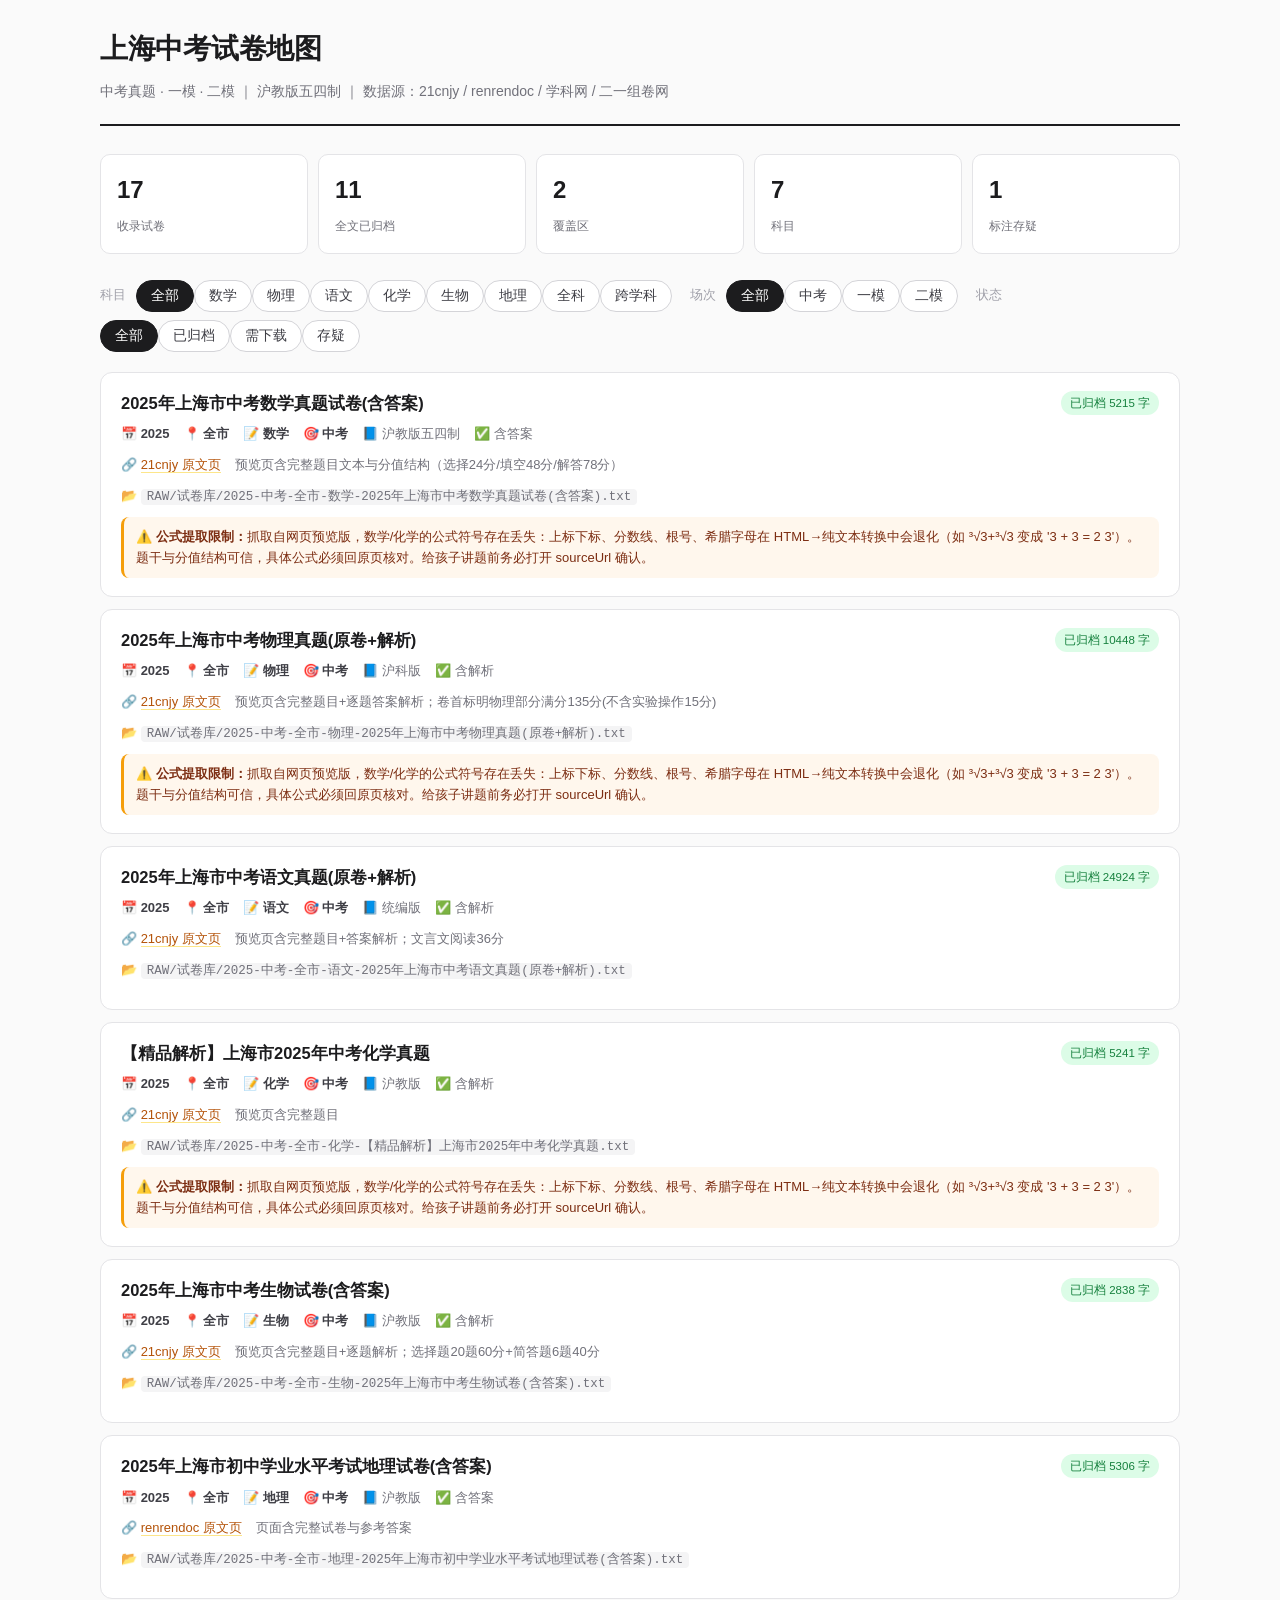
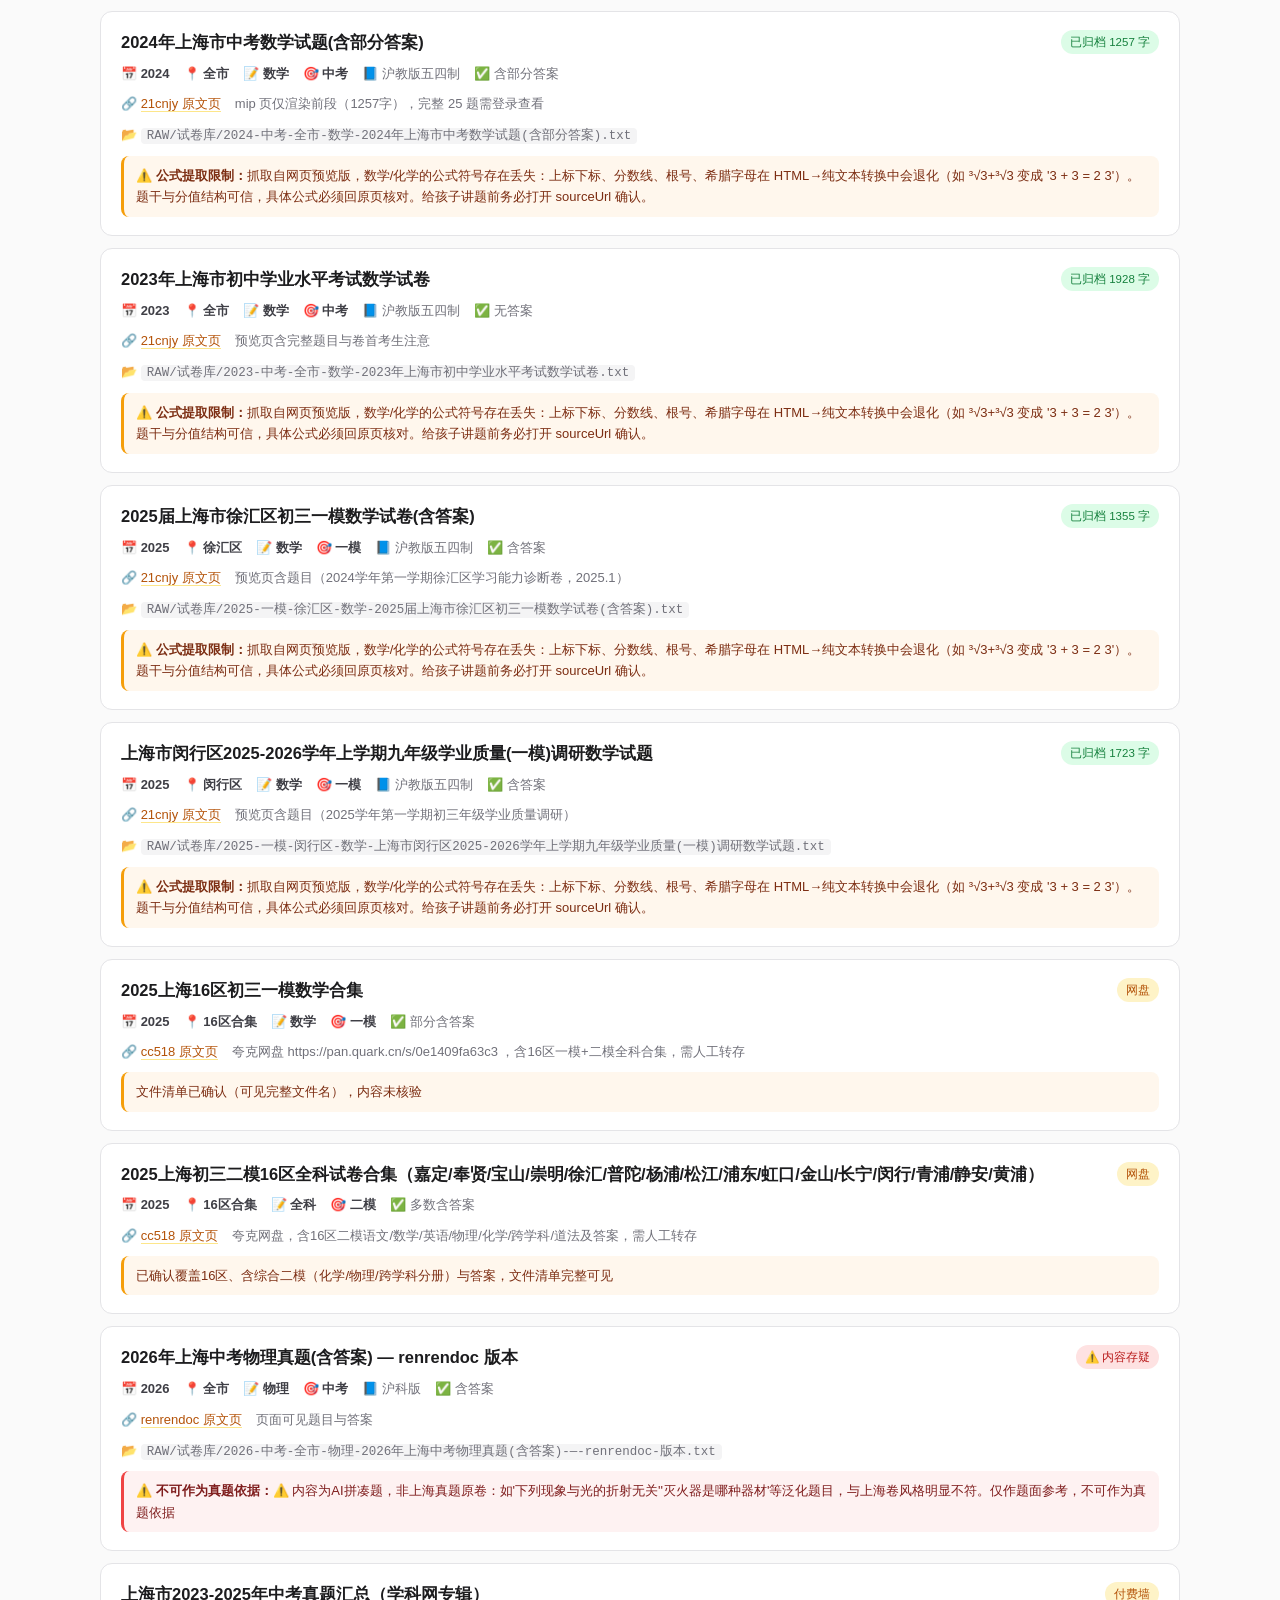
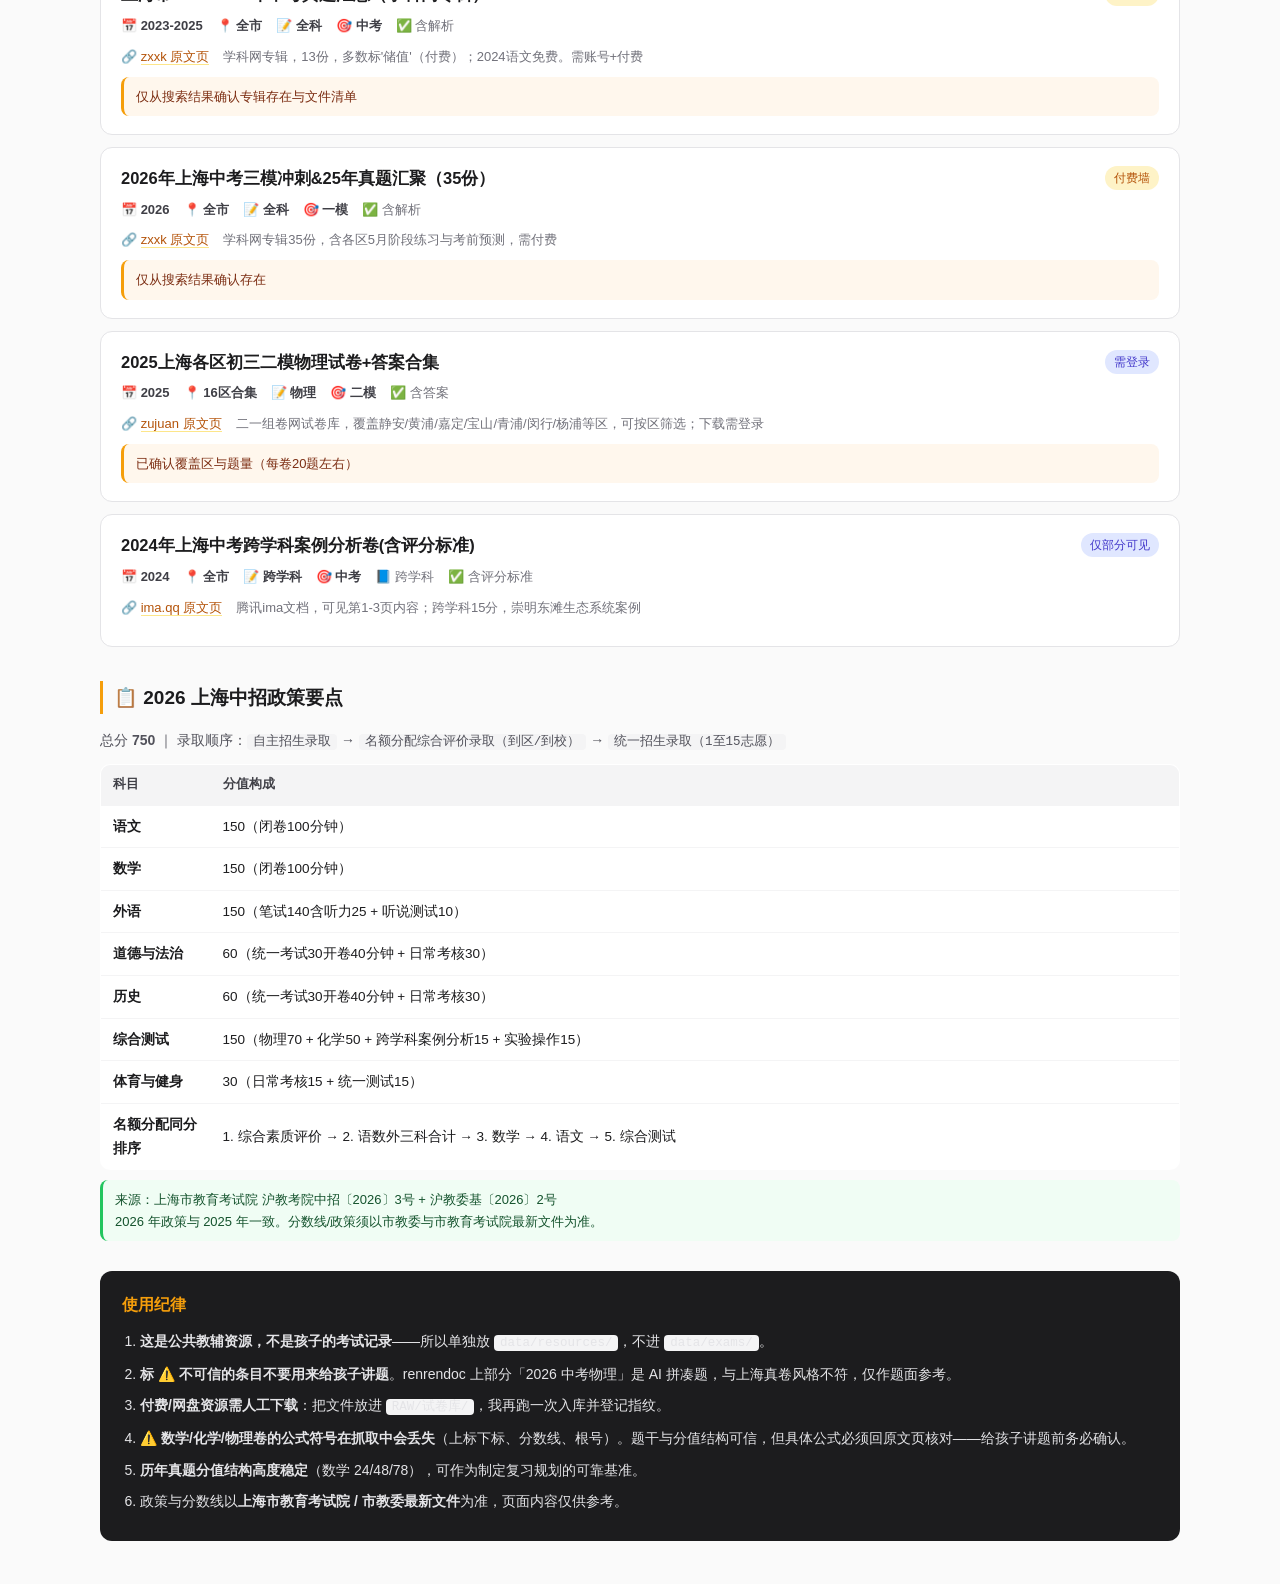
==== docs/实战表/上海试卷地图.html @ deff274a "feat(resources): 上海中考试卷资源索引 + 11 份公开全文归档 为什么不进 data/exams/：exam.v1 的语义是「孩子参加过的一次考试」，有 score.got、逐题 w" ====
<!DOCTYPE html>
<html lang="zh-CN">
<head>
<meta charset="UTF-8">
<meta name="viewport" content="width=device-width, initial-scale=1.0">
<title>上海中考试卷地图 · mySchoolBuddy</title>
<style>
*{box-sizing:border-box;margin:0;padding:0}
body{font-family:-apple-system,BlinkMacSystemFont,"PingFang SC","Helvetica Neue",sans-serif;
  background:#FAFAFA;color:#1C1C1E;line-height:1.75;font-size:16px;padding:24px 20px 60px}
.wrap{max-width:1080px;margin:0 auto}
header{margin-bottom:28px;padding-bottom:20px;border-bottom:2px solid #1C1C1E}
h1{font-size:28px;font-weight:700;letter-spacing:-.3px}
.sub{color:#71717A;font-size:14px;margin-top:6px}
.stats{display:grid;grid-template-columns:repeat(auto-fit,minmax(120px,1fr));gap:10px;margin:20px 0 26px}
.stat{background:#fff;border:1px solid #E4E4E7;border-radius:10px;padding:14px 16px}
.stat b{display:block;font-size:24px;font-weight:700;color:#1C1C1E}
.stat span{font-size:12px;color:#71717A}
.filters{display:flex;flex-wrap:wrap;gap:8px;margin-bottom:20px;align-items:center}
.fbtn{padding:6px 14px;border:1px solid #D4D4D8;background:#fff;border-radius:20px;
  font-size:13.5px;cursor:pointer;transition:.15s;color:#3F3F46}
.fbtn:hover{border-color:#F59E0B}
.fbtn.on{background:#1C1C1E;color:#fff;border-color:#1C1C1E}
.flabel{font-size:12.5px;color:#A1A1AA;margin-right:2px}
.card{background:#fff;border:1px solid #E4E4E7;border-radius:12px;padding:18px 20px;margin-bottom:12px;
  transition:.15s}
.card:hover{border-color:#D4D4D8;box-shadow:0 2px 12px rgba(0,0,0,.05)}
.ch{display:flex;align-items:flex-start;gap:10px;flex-wrap:wrap;margin-bottom:8px}
.t{font-size:16.5px;font-weight:600;flex:1;min-width:240px;line-height:1.5}
.tag{font-size:11.5px;padding:2px 9px;border-radius:20px;font-weight:500;white-space:nowrap}
.t-archived{background:#DCFCE7;color:#15803D}
.t-paywall,.t-netdisk{background:#FEF3C7;color:#B45309}
.t-preview,.t-login{background:#E0E7FF;color:#4338CA}
.t-suspect{background:#FEE2E2;color:#B91C1C}
.meta{font-size:13px;color:#71717A;display:flex;flex-wrap:wrap;gap:5px 14px;margin-bottom:8px}
.meta span b{color:#3F3F46;font-weight:600}
.note{font-size:13px;line-height:1.65;padding:9px 12px;border-radius:8px;margin-top:8px}
.note-warn{background:#FFF7ED;border-left:3px solid #F59E0B;color:#7C2D12}
.note-ok{background:#F0FDF4;border-left:3px solid #22C55E;color:#14532D}
.note-sus{background:#FEF2F2;border-left:3px solid #EF4444;color:#7F1D1D}
a{color:#B45309;text-decoration:none;border-bottom:1px solid #FDE68A}
a:hover{border-bottom-color:#F59E0B}
code{background:#F4F4F5;padding:1px 6px;border-radius:4px;font-size:12.5px;
  font-family:ui-monospace,SFMono-Regular,Menlo,monospace}
h2{font-size:19px;margin:34px 0 14px;padding-left:11px;border-left:3px solid #F59E0B}
table{width:100%;border-collapse:collapse;font-size:13.5px;margin:10px 0;background:#fff;
  border:1px solid #E4E4E7;border-radius:10px;overflow:hidden}
th,td{padding:9px 12px;text-align:left;border-bottom:1px solid #F4F4F5}
th{background:#F4F4F5;font-weight:600;font-size:12.5px;color:#3F3F46}
tr:last-child td{border-bottom:none}
.discipline{background:#1C1C1E;color:#E4E4E7;border-radius:12px;padding:20px 22px;margin-top:30px}
.discipline h3{color:#F59E0B;font-size:16px;margin-bottom:10px}
.discipline ol{margin-left:18px;font-size:14px}
.discipline li{margin:7px 0}
.empty{text-align:center;color:#A1A1AA;padding:40px;font-size:14px}
@media(max-width:600px){body{padding:16px 14px 40px;font-size:15.5px}h1{font-size:23px}.t{font-size:15.5px}}
</style>
</head>
<body>
<div class="wrap">
<header>
  <h1>上海中考试卷地图</h1>
  <div class="sub">中考真题 · 一模 · 二模 ｜ 沪教版五四制 ｜ 数据源：21cnjy / renrendoc / 学科网 / 二一组卷网</div>
</header>

<div class="stats" id="stats"></div>

<div class="filters">
  <span class="flabel">科目</span><span id="fSubject"></span>
  <span class="flabel" style="margin-left:10px">场次</span><span id="fSession"></span>
  <span class="flabel" style="margin-left:10px">状态</span><span id="fAccess"></span>
</div>

<div id="list"></div>

<h2>📋 2026 上海中招政策要点</h2>
<div id="policy"></div>

<div class="discipline">
  <h3>使用纪律</h3>
  <ol>
    <li><b>这是公共教辅资源，不是孩子的考试记录</b>——所以单独放 <code>data/resources/</code>，不进 <code>data/exams/</code>。</li>
    <li><b>标 ⚠️ 不可信的条目不要用来给孩子讲题</b>。renrendoc 上部分「2026 中考物理」是 AI 拼凑题，与上海真卷风格不符，仅作题面参考。</li>
    <li><b>付费/网盘资源需人工下载</b>：把文件放进 <code>RAW/试卷库/</code>，我再跑一次入库并登记指纹。</li>
    <li><b>⚠️ 数学/化学/物理卷的公式符号在抓取中会丢失</b>（上标下标、分数线、根号）。题干与分值结构可信，但具体公式必须回原文页核对——给孩子讲题前务必确认。</li>
    <li><b>历年真题分值结构高度稳定</b>（数学 24/48/78），可作为制定复习规划的可靠基准。</li>
    <li>政策与分数线以<b>上海市教育考试院 / 市教委最新文件</b>为准，页面内容仅供参考。</li>
  </ol>
</div>
</div>

<script>
const DATA = {
 "meta": {
  "schema": "resource-index.v1",
  "note": "上海市中考/一模/二模试卷资源索引。**这不是孩子参加过的考试记录**——公共教辅资源，不进 data/exams/。rawFile 指向已归档的公开可见全文；access=paywall/login 表示需人工到平台下载后放 RAW/试卷库/。",
  "created": "2026-10-02",
  "count": 17,
  "stats": {
   "fetched": 0,
   "metaOnly": 6,
   "failed": 1,
   "unchanged": 10
  },
  "discipline": "索引只记可核实元数据；题目内容一律来自实际抓取，不编造。",
  "extractionLimits": "抓取自网页预览版，数学/化学的**公式符号存在丢失**：上标下标、分数线、根号、希腊字母在 HTML→纯文本转换中会退化（如 ³√3+³√3 变成 '3 + 3 = 2 3'）。**题干与分值结构可信，具体公式必须回原页核对**。给孩子讲题前务必打开 sourceUrl 确认。",
  "limitAffected": 8
 },
 "shanghaiPolicy": {
  "总分": 750,
  "科目分值": {
   "语文": "150（闭卷100分钟）",
   "数学": "150（闭卷100分钟）",
   "外语": "150（笔试140含听力25 + 听说测试10）",
   "道德与法治": "60（统一考试30开卷40分钟 + 日常考核30）",
   "历史": "60（统一考试30开卷40分钟 + 日常考核30）",
   "综合测试": "150（物理70 + 化学50 + 跨学科案例分析15 + 实验操作15）",
   "体育与健身": "30（日常考核15 + 统一测试15）"
  },
  "录取批次": [
   "自主招生录取",
   "名额分配综合评价录取（到区/到校）",
   "统一招生录取（1至15志愿）"
  ],
  "名额分配同分排序": [
   "综合素质评价",
   "语数外三科合计",
   "数学",
   "语文",
   "综合测试"
  ],
  "来源": "上海市教育考试院 沪教考院中招〔2026〕3号 + 沪教委基〔2026〕2号",
  "note": "2026 年政策与 2025 年一致。分数线/政策须以市教委与市教育考试院最新文件为准。"
 },
 "regions": [
  "16区合集",
  "全市",
  "徐汇区",
  "闵行区"
 ],
 "subjects": [
  "全科",
  "化学",
  "地理",
  "数学",
  "物理",
  "生物",
  "语文",
  "跨学科"
 ],
 "papers": [
  {
   "id": "sh-2025-zk-math",
   "year": 2025,
   "session": "中考",
   "region": "全市",
   "subject": "数学",
   "title": "2025年上海市中考数学真题试卷(含答案)",
   "sourceSite": "21cnjy",
   "sourceUrl": "https://zy.21cnjy.com/23226588",
   "access": "open",
   "accessNote": "预览页含完整题目文本与分值结构（选择24分/填空48分/解答78分）",
   "curriculumNote": "沪教版五四制",
   "trusthLevel": "high",
   "trustNote": "含原卷题目、官方分值结构、明确卷首说明，与上海中考实卷一致",
   "hasAnswer": "含答案",
   "rawFile": "RAW/试卷库/2025-中考-全市-数学-2025年上海市中考数学真题试卷(含答案).txt",
   "chars": 5215,
   "fetchedAt": "2026-10-02",
   "extractionLimit": "抓取自网页预览版，数学/化学的**公式符号存在丢失**：上标下标、分数线、根号、希腊字母在 HTML→纯文本转换中会退化（如 ³√3+³√3 变成 '3 + 3 = 2 3'）。**题干与分值结构可信，具体公式必须回原页核对**。给孩子讲题前务必打开 sourceUrl 确认。"
  },
  {
   "id": "sh-2025-zk-physics",
   "year": 2025,
   "session": "中考",
   "region": "全市",
   "subject": "物理",
   "title": "2025年上海市中考物理真题(原卷+解析)",
   "sourceSite": "21cnjy",
   "sourceUrl": "https://zy.21cnjy.com/23213616",
   "access": "open",
   "accessNote": "预览页含完整题目+逐题答案解析；卷首标明物理部分满分135分(不含实验操作15分)",
   "curriculumNote": "沪科版",
   "trusthLevel": "high",
   "trustNote": "原卷+解析齐全，含考生注意事项与分值说明",
   "hasAnswer": "含解析",
   "rawFile": "RAW/试卷库/2025-中考-全市-物理-2025年上海市中考物理真题(原卷+解析).txt",
   "chars": 10448,
   "fetchedAt": "2026-10-02",
   "extractionLimit": "抓取自网页预览版，数学/化学的**公式符号存在丢失**：上标下标、分数线、根号、希腊字母在 HTML→纯文本转换中会退化（如 ³√3+³√3 变成 '3 + 3 = 2 3'）。**题干与分值结构可信，具体公式必须回原页核对**。给孩子讲题前务必打开 sourceUrl 确认。"
  },
  {
   "id": "sh-2025-zk-chinese",
   "year": 2025,
   "session": "中考",
   "region": "全市",
   "subject": "语文",
   "title": "2025年上海市中考语文真题(原卷+解析)",
   "sourceSite": "21cnjy",
   "sourceUrl": "https://zy.21cnjy.com/23235680",
   "access": "open",
   "accessNote": "预览页含完整题目+答案解析；文言文阅读36分",
   "curriculumNote": "统编版",
   "trusthLevel": "high",
   "trustNote": "原卷+解析，含《陋室铭》真实篇目，符合上海中考命题风格",
   "hasAnswer": "含解析",
   "rawFile": "RAW/试卷库/2025-中考-全市-语文-2025年上海市中考语文真题(原卷+解析).txt",
   "chars": 24924,
   "fetchedAt": "2026-10-02"
  },
  {
   "id": "sh-2025-zk-chemistry",
   "year": 2025,
   "session": "中考",
   "region": "全市",
   "subject": "化学",
   "title": "【精品解析】上海市2025年中考化学真题",
   "sourceSite": "21cnjy",
   "sourceUrl": "https://zy.21cnjy.com/23475457",
   "access": "open",
   "accessNote": "预览页含完整题目",
   "curriculumNote": "沪教版",
   "trusthLevel": "medium",
   "trustNote": "题目真实但第1与第3题内容重复（'属于溶液'题出现两次），疑为整理错误，使用时需核对",
   "hasAnswer": "含解析",
   "rawFile": "RAW/试卷库/2025-中考-全市-化学-【精品解析】上海市2025年中考化学真题.txt",
   "chars": 5241,
   "fetchedAt": "2026-10-02",
   "extractionLimit": "抓取自网页预览版，数学/化学的**公式符号存在丢失**：上标下标、分数线、根号、希腊字母在 HTML→纯文本转换中会退化（如 ³√3+³√3 变成 '3 + 3 = 2 3'）。**题干与分值结构可信，具体公式必须回原页核对**。给孩子讲题前务必打开 sourceUrl 确认。"
  },
  {
   "id": "sh-2025-zk-biology",
   "year": 2025,
   "session": "中考",
   "region": "全市",
   "subject": "生物",
   "title": "2025年上海市中考生物试卷(含答案)",
   "sourceSite": "21cnjy",
   "sourceUrl": "https://zy.21cnjy.com/23196175",
   "access": "open",
   "accessNote": "预览页含完整题目+逐题解析；选择题20题60分+简答题6题40分",
   "curriculumNote": "沪教版",
   "trusthLevel": "high",
   "trustNote": "含崇明东滩/大自流盆地等上海本地情境题，符合上海命题特色",
   "hasAnswer": "含解析",
   "rawFile": "RAW/试卷库/2025-中考-全市-生物-2025年上海市中考生物试卷(含答案).txt",
   "chars": 2838,
   "fetchedAt": "2026-10-02"
  },
  {
   "id": "sh-2025-zk-geography",
   "year": 2025,
   "session": "中考",
   "region": "全市",
   "subject": "地理",
   "title": "2025年上海市初中学业水平考试地理试卷(含答案)",
   "sourceSite": "renrendoc",
   "sourceUrl": "https://renrendoc.com/paper/451494162.html",
   "access": "open",
   "accessNote": "页面含完整试卷与参考答案",
   "curriculumNote": "沪教版",
   "trusthLevel": "high",
   "trustNote": "含大自流 Basin 自流井模拟实验、故宫排水系统等真实考题，与上海地理中考一致",
   "hasAnswer": "含答案",
   "rawFile": "RAW/试卷库/2025-中考-全市-地理-2025年上海市初中学业水平考试地理试卷(含答案).txt",
   "chars": 5306,
   "fetchedAt": "2026-10-02"
  },
  {
   "id": "sh-2024-zk-math",
   "year": 2024,
   "session": "中考",
   "region": "全市",
   "subject": "数学",
   "title": "2024年上海市中考数学试题(含部分答案)",
   "sourceSite": "21cnjy",
   "sourceUrl": "https://mip.21cnjy.com/P/20611845.html",
   "access": "preview",
   "accessNote": "mip 页仅渲染前段（1257字），完整 25 题需登录查看",
   "curriculumNote": "沪教版五四制",
   "trusthLevel": "high",
   "trustNote": "分值结构与2025年完全一致（24/48/78），符合沪教版五四制命题稳定性",
   "hasAnswer": "含部分答案",
   "rawFile": "RAW/试卷库/2024-中考-全市-数学-2024年上海市中考数学试题(含部分答案).txt",
   "chars": 1257,
   "fetchedAt": "2026-10-02",
   "fetchError": "The read operation timed out",
   "extractionLimit": "抓取自网页预览版，数学/化学的**公式符号存在丢失**：上标下标、分数线、根号、希腊字母在 HTML→纯文本转换中会退化（如 ³√3+³√3 变成 '3 + 3 = 2 3'）。**题干与分值结构可信，具体公式必须回原页核对**。给孩子讲题前务必打开 sourceUrl 确认。"
  },
  {
   "id": "sh-2023-zk-math",
   "year": 2023,
   "session": "中考",
   "region": "全市",
   "subject": "数学",
   "title": "2023年上海市初中学业水平考试数学试卷",
   "sourceSite": "21cnjy",
   "sourceUrl": "https://zy.21cnjy.com/16276743",
   "access": "open",
   "accessNote": "预览页含完整题目与卷首考生注意",
   "curriculumNote": "沪教版五四制",
   "trusthLevel": "high",
   "trustNote": "含完整卷首说明（100分钟/满分150/共4页），真实真题",
   "hasAnswer": "无答案",
   "rawFile": "RAW/试卷库/2023-中考-全市-数学-2023年上海市初中学业水平考试数学试卷.txt",
   "chars": 1928,
   "fetchedAt": "2026-10-02",
   "extractionLimit": "抓取自网页预览版，数学/化学的**公式符号存在丢失**：上标下标、分数线、根号、希腊字母在 HTML→纯文本转换中会退化（如 ³√3+³√3 变成 '3 + 3 = 2 3'）。**题干与分值结构可信，具体公式必须回原页核对**。给孩子讲题前务必打开 sourceUrl 确认。"
  },
  {
   "id": "sh-2025-yimo-xuhui-math",
   "year": 2025,
   "session": "一模",
   "region": "徐汇区",
   "subject": "数学",
   "title": "2025届上海市徐汇区初三一模数学试卷(含答案)",
   "sourceSite": "21cnjy",
   "sourceUrl": "https://zy.21cnjy.com/22290205",
   "access": "open",
   "accessNote": "预览页含题目（2024学年第一学期徐汇区学习能力诊断卷，2025.1）",
   "curriculumNote": "沪教版五四制",
   "trusthLevel": "high",
   "trustNote": "徐汇区官方一模卷，含卷首说明与分值（100分钟/150分/25题）",
   "hasAnswer": "含答案",
   "rawFile": "RAW/试卷库/2025-一模-徐汇区-数学-2025届上海市徐汇区初三一模数学试卷(含答案).txt",
   "chars": 1355,
   "fetchedAt": "2026-10-02",
   "extractionLimit": "抓取自网页预览版，数学/化学的**公式符号存在丢失**：上标下标、分数线、根号、希腊字母在 HTML→纯文本转换中会退化（如 ³√3+³√3 变成 '3 + 3 = 2 3'）。**题干与分值结构可信，具体公式必须回原页核对**。给孩子讲题前务必打开 sourceUrl 确认。"
  },
  {
   "id": "sh-2025-yimo-minhang-math",
   "year": 2025,
   "session": "一模",
   "region": "闵行区",
   "subject": "数学",
   "title": "上海市闵行区2025-2026学年上学期九年级学业质量(一模)调研数学试题",
   "sourceSite": "21cnjy",
   "sourceUrl": "https://zy.21cnjy.com/25006669",
   "access": "open",
   "accessNote": "预览页含题目（2025学年第一学期初三年级学业质量调研）",
   "curriculumNote": "沪教版五四制",
   "trusthLevel": "high",
   "trustNote": "含向量、相似三角形、二次函数等上海特色考点，闵行区官方一模卷",
   "hasAnswer": "含答案",
   "rawFile": "RAW/试卷库/2025-一模-闵行区-数学-上海市闵行区2025-2026学年上学期九年级学业质量(一模)调研数学试题.txt",
   "chars": 1723,
   "fetchedAt": "2026-10-02",
   "extractionLimit": "抓取自网页预览版，数学/化学的**公式符号存在丢失**：上标下标、分数线、根号、希腊字母在 HTML→纯文本转换中会退化（如 ³√3+³√3 变成 '3 + 3 = 2 3'）。**题干与分值结构可信，具体公式必须回原页核对**。给孩子讲题前务必打开 sourceUrl 确认。"
  },
  {
   "id": "sh-2025-yimo-math-collection",
   "year": 2025,
   "session": "一模",
   "region": "16区合集",
   "subject": "数学",
   "title": "2025上海16区初三一模数学合集",
   "sourceSite": "cc518",
   "sourceUrl": "https://www.cc518.com/article.php?id=6358",
   "access": "netdisk",
   "accessNote": "夸克网盘 https://pan.quark.cn/s/0e1409fa63c3 ，含16区一模+二模全科合集，需人工转存",
   "curriculumNote": "",
   "trusthLevel": "unverified",
   "trustNote": "文件清单已确认（可见完整文件名），内容未核验",
   "hasAnswer": "部分含答案",
   "rawFile": null,
   "chars": 0,
   "fetchedAt": null
  },
  {
   "id": "sh-2025-ermo-all-districts",
   "year": 2025,
   "session": "二模",
   "region": "16区合集",
   "subject": "全科",
   "title": "2025上海初三二模16区全科试卷合集（嘉定/奉贤/宝山/崇明/徐汇/普陀/杨浦/松江/浦东/虹口/金山/长宁/闵行/青浦/静安/黄浦）",
   "sourceSite": "cc518",
   "sourceUrl": "https://www.cc518.com/article.php?id=6358",
   "access": "netdisk",
   "accessNote": "夸克网盘，含16区二模语文/数学/英语/物理/化学/跨学科/道法及答案，需人工转存",
   "curriculumNote": "",
   "trusthLevel": "unverified",
   "trustNote": "已确认覆盖16区、含综合二模（化学/物理/跨学科分册）与答案，文件清单完整可见",
   "hasAnswer": "多数含答案",
   "rawFile": null,
   "chars": 0,
   "fetchedAt": null
  },
  {
   "id": "sh-2026-zk-physics-renrendoc",
   "year": 2026,
   "session": "中考",
   "region": "全市",
   "subject": "物理",
   "title": "2026年上海中考物理真题(含答案) — renrendoc 版本",
   "sourceSite": "renrendoc",
   "sourceUrl": "https://renrendoc.com/paper/529867107.html",
   "access": "open",
   "accessNote": "页面可见题目与答案",
   "curriculumNote": "沪科版",
   "trusthLevel": "suspect",
   "trustNote": "⚠️ 内容为AI拼凑题，非上海真题原卷：如'下列现象与光的折射无关''灭火器是哪种器材'等泛化题目，与上海卷风格明显不符。仅作题面参考，不可作为真题依据",
   "hasAnswer": "含答案",
   "rawFile": "RAW/试卷库/2026-中考-全市-物理-2026年上海中考物理真题(含答案)-—-renrendoc-版本.txt",
   "chars": 6427,
   "fetchedAt": "2026-10-02",
   "extractionLimit": "抓取自网页预览版，数学/化学的**公式符号存在丢失**：上标下标、分数线、根号、希腊字母在 HTML→纯文本转换中会退化（如 ³√3+³√3 变成 '3 + 3 = 2 3'）。**题干与分值结构可信，具体公式必须回原页核对**。给孩子讲题前务必打开 sourceUrl 确认。"
  },
  {
   "id": "sh-zxxk-3year-collection",
   "year": "2023-2025",
   "session": "中考",
   "region": "全市",
   "subject": "全科",
   "title": "上海市2023-2025年中考真题汇总（学科网专辑）",
   "sourceSite": "zxxk",
   "sourceUrl": "https://www.zxxk.com/docpack/3646143.html",
   "access": "paywall",
   "accessNote": "学科网专辑，13份，多数标'储值'（付费）；2024语文免费。需账号+付费",
   "curriculumNote": "",
   "trusthLevel": "unverified",
   "trustNote": "仅从搜索结果确认专辑存在与文件清单",
   "hasAnswer": "含解析",
   "rawFile": null,
   "chars": 0,
   "fetchedAt": null
  },
  {
   "id": "sh-2026-sprint-collection",
   "year": 2026,
   "session": "一模",
   "region": "全市",
   "subject": "全科",
   "title": "2026年上海中考三模冲刺&25年真题汇聚（35份）",
   "sourceSite": "zxxk",
   "sourceUrl": "https://www.zxxk.com/docpack/3683053.html",
   "access": "paywall",
   "accessNote": "学科网专辑35份，含各区5月阶段练习与考前预测，需付费",
   "curriculumNote": "",
   "trusthLevel": "unverified",
   "trustNote": "仅从搜索结果确认存在",
   "hasAnswer": "含解析",
   "rawFile": null,
   "chars": 0,
   "fetchedAt": null
  },
  {
   "id": "sh-2024-ermo-physics-collection",
   "year": 2025,
   "session": "二模",
   "region": "16区合集",
   "subject": "物理",
   "title": "2025上海各区初三二模物理试卷+答案合集",
   "sourceSite": "zujuan",
   "sourceUrl": "https://zujuan.21cnjy.com/paper/paper-exam-list?xd=2&chid=6&papertype=7&province_id=9",
   "access": "login",
   "accessNote": "二一组卷网试卷库，覆盖静安/黄浦/嘉定/宝山/青浦/闵行/杨浦等区，可按区筛选；下载需登录",
   "curriculumNote": "",
   "trusthLevel": "unverified",
   "trustNote": "已确认覆盖区与题量（每卷20题左右）",
   "hasAnswer": "含答案",
   "rawFile": null,
   "chars": 0,
   "fetchedAt": null
  },
  {
   "id": "sh-crossdisc-2024",
   "year": 2024,
   "session": "中考",
   "region": "全市",
   "subject": "跨学科",
   "title": "2024年上海中考跨学科案例分析卷(含评分标准)",
   "sourceSite": "ima.qq",
   "sourceUrl": "https://ima.qq.com/wiki/?shareId=cdab6adf9287f399174c76675b3a7f37d1631272fad7575a25352e0313a6fd17",
   "access": "preview",
   "accessNote": "腾讯ima文档，可见第1-3页内容；跨学科15分，崇明东滩生态系统案例",
   "curriculumNote": "跨学科",
   "trusthLevel": "medium",
   "trustNote": "已看到完整评分标准（合理/不合理两种作答路径各2分，含5个示例答案），内容真实但仅部分页可见",
   "hasAnswer": "含评分标准",
   "rawFile": null,
   "chars": 0,
   "fetchedAt": null
  }
 ]
};
const SUBJ = ["全部",...new Set(DATA.papers.map(p=>p.subject))];
const SESS = ["全部",...new Set(DATA.papers.map(p=>p.session))];
const ACC  = ["全部","已归档","需下载","存疑"];
let f={s:"全部",x:"全部",a:"全部"};

const accLabel={open:"已归档·可直接看",paywall:"付费墙",netdisk:"网盘",login:"需登录",preview:"仅部分可见"};
function accGroup(a){return (a==="open")?"已归档":(a==="suspect"?"存疑":"需下载")}

function render(){
  document.getElementById("stats").innerHTML=`
    <div class="stat"><b>${DATA.papers.length}</b><span>收录试卷</span></div>
    <div class="stat"><b>${DATA.papers.filter(p=>p.rawFile).length}</b><span>全文已归档</span></div>
    <div class="stat"><b>${new Set(DATA.papers.filter(p=>p.region!=="16区合集"&&p.region!=="全市").map(p=>p.region)).size}</b><span>覆盖区</span></div>
    <div class="stat"><b>${DATA.subjects.filter(s=>s!=="全科").length}</b><span>科目</span></div>
    <div class="stat"><b>${DATA.papers.filter(p=>p.trusthLevel==="suspect").length}</b><span>标注存疑</span></div>`;

  const mk=(arr,key,el)=>document.getElementById(el).innerHTML=arr.map(v=>
    `<button class="fbtn ${f[key]===v?"on":""}" onclick="setF('${key}',${JSON.stringify(v)})">${v}</button>`).join("");
  mk(SUBJ,"s","fSubject");mk(SESS,"x","fSession");mk(ACC,"a","fAccess");

  const list=DATA.papers.filter(p=>{
    if(f.s!=="全部"&&p.subject!==f.s)return false;
    if(f.x!=="全部"&&p.session!==f.x)return false;
    if(f.a==="已归档"&&!p.rawFile)return false;
    if(f.a==="需下载"&&p.rawFile)return false;
    if(f.a==="存疑"&&p.trusthLevel!=="suspect")return false;
    return true;
  });

  document.getElementById("list").innerHTML = list.length? list.map(p=>{
    const badge = p.trusthLevel==="suspect"?'<span class="tag t-suspect">⚠️ 内容存疑</span>':
      p.rawFile?`<span class="tag t-archived">已归档 ${p.chars} 字</span>`:
      `<span class="tag t-${p.access}">${accLabel[p.access]||p.access}</span>`;
    const note = p.trusthLevel==="suspect"?`<div class="note note-sus"><b>⚠️ 不可作为真题依据：</b>${p.trustNote}</div>`:
      p.extractionLimit?`<div class="note note-warn"><b>⚠️ 公式提取限制：</b>${p.extractionLimit.replace(/\*\*/g,"")}</div>`:
      p.trusthLevel==="unverified"&&!p.rawFile?`<div class="note note-warn">${p.trustNote}</div>`:
      p.trusthLevel==="medium"&&p.rawFile?`<div class="note note-warn"><b>使用提示：</b>${p.trustNote}</div>`:"";
    return `<div class="card">
      <div class="ch"><div class="t">${p.title}</div>${badge}</div>
      <div class="meta">
        <span>📅 <b>${p.year}</b></span><span>📍 <b>${p.region}</b></span>
        <span>📝 <b>${p.subject}</b></span><span>🎯 <b>${p.session}</b></span>
        ${p.curriculumNote?`<span>📘 ${p.curriculumNote}</span>`:""}
        <span>✅ ${p.hasAnswer}</span>
      </div>
      <div class="meta"><span>🔗 <a href="${p.sourceUrl}" target="_blank" rel="noopener">${p.sourceSite} 原文页</a></span>
        <span>${p.accessNote}</span></div>
      ${p.rawFile?`<div class="meta"><span>📂 <code>${p.rawFile}</code></span></div>`:""}
      ${note}</div>`;
  }).join("") : '<div class="empty">没有符合条件的试卷</div>';
}

function setF(k,v){f[k]=v;render()}

const P=DATA.shanghaiPolicy;
document.getElementById("policy").innerHTML=`
<p style="font-size:14px;color:#52525B;margin-bottom:10px">总分 <b>${P.总分}</b> ｜ 录取顺序：${P.录取批次.map(x=>`<code>${x}</code>`).join(" → ")}</p>
<table><tr><th style="width:110px">科目</th><th>分值构成</th></tr>
${Object.entries(P.科目分值).map(([k,v])=>`<tr><td><b>${k}</b></td><td>${v}</td></tr>`).join("")}
<tr><td><b>名额分配同分排序</b></td><td>${P.名额分配同分排序.map((x,i)=>`${i+1}. ${x}`).join(" → ")}</td></tr>
</table>
<div class="note note-ok" style="margin-top:10px">来源：${P.来源}<br>${P.note}</div>`;

render();
</script>
</body>
</html>
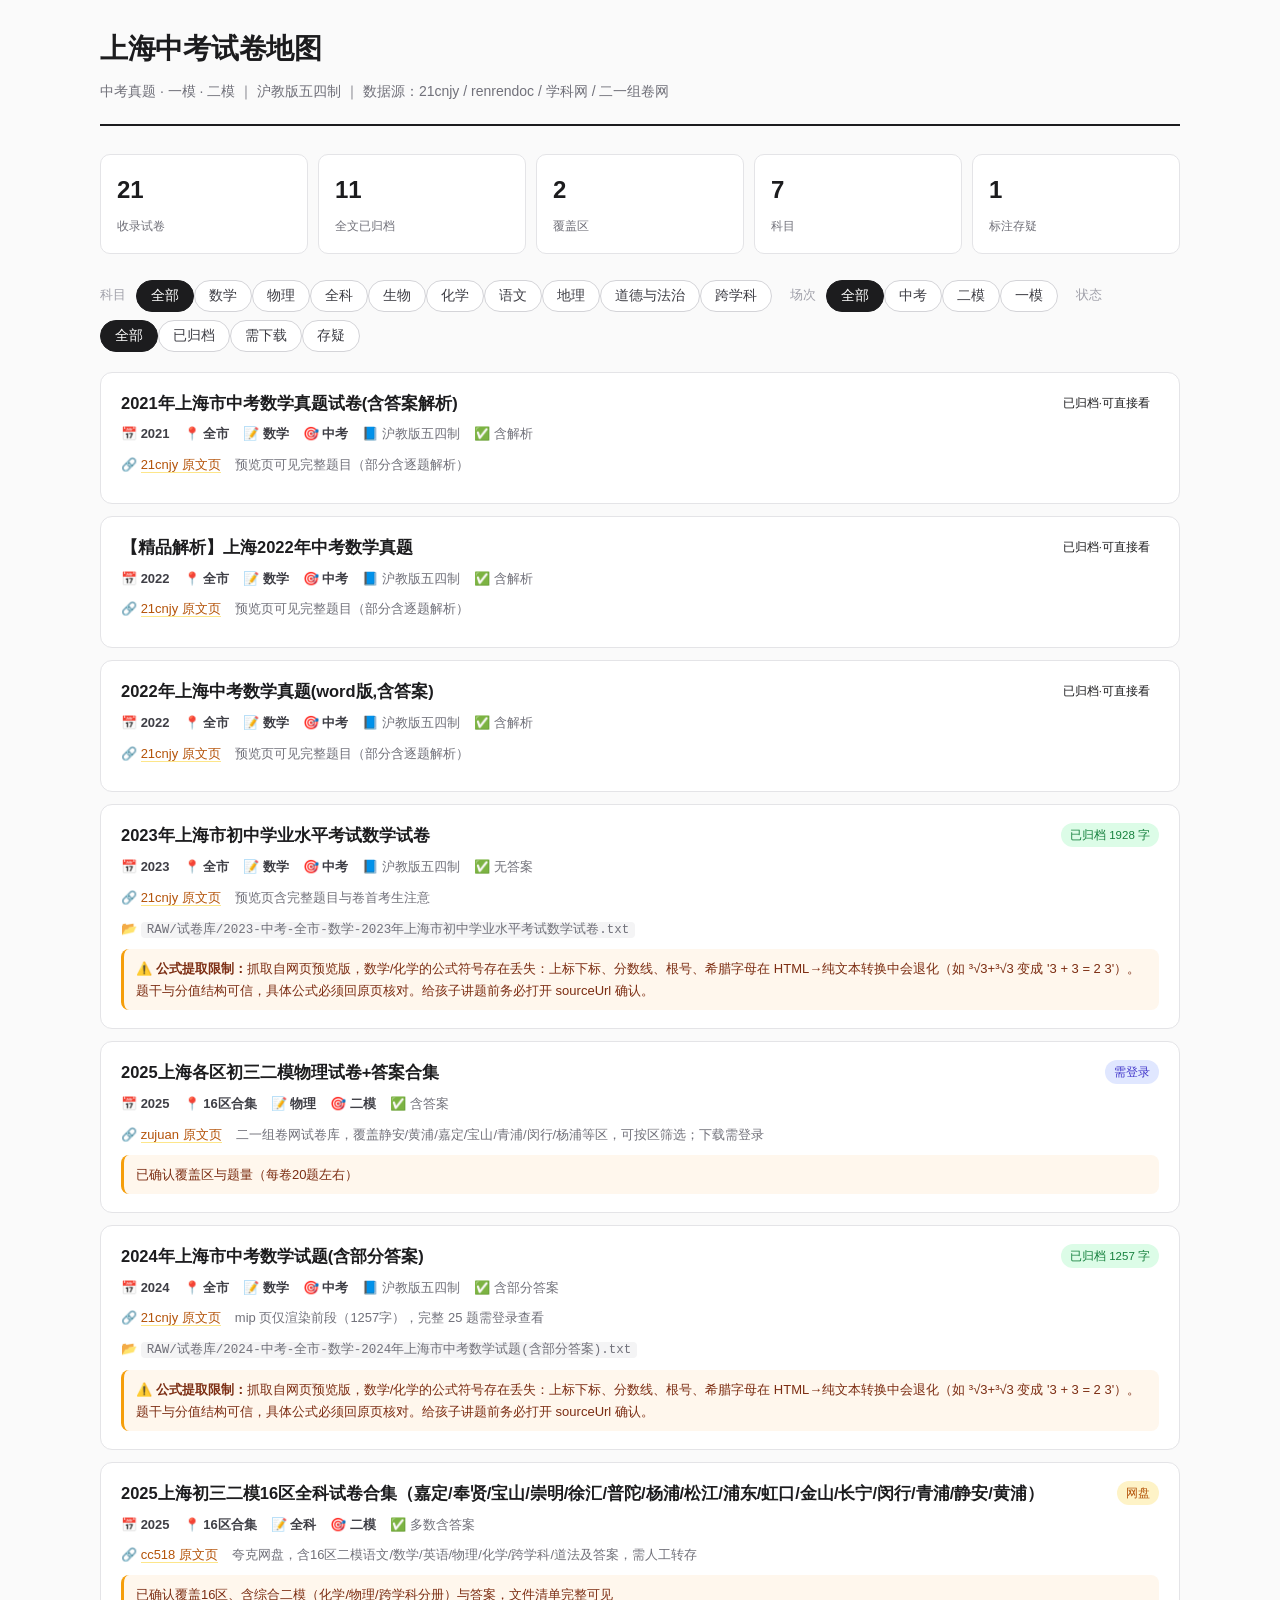
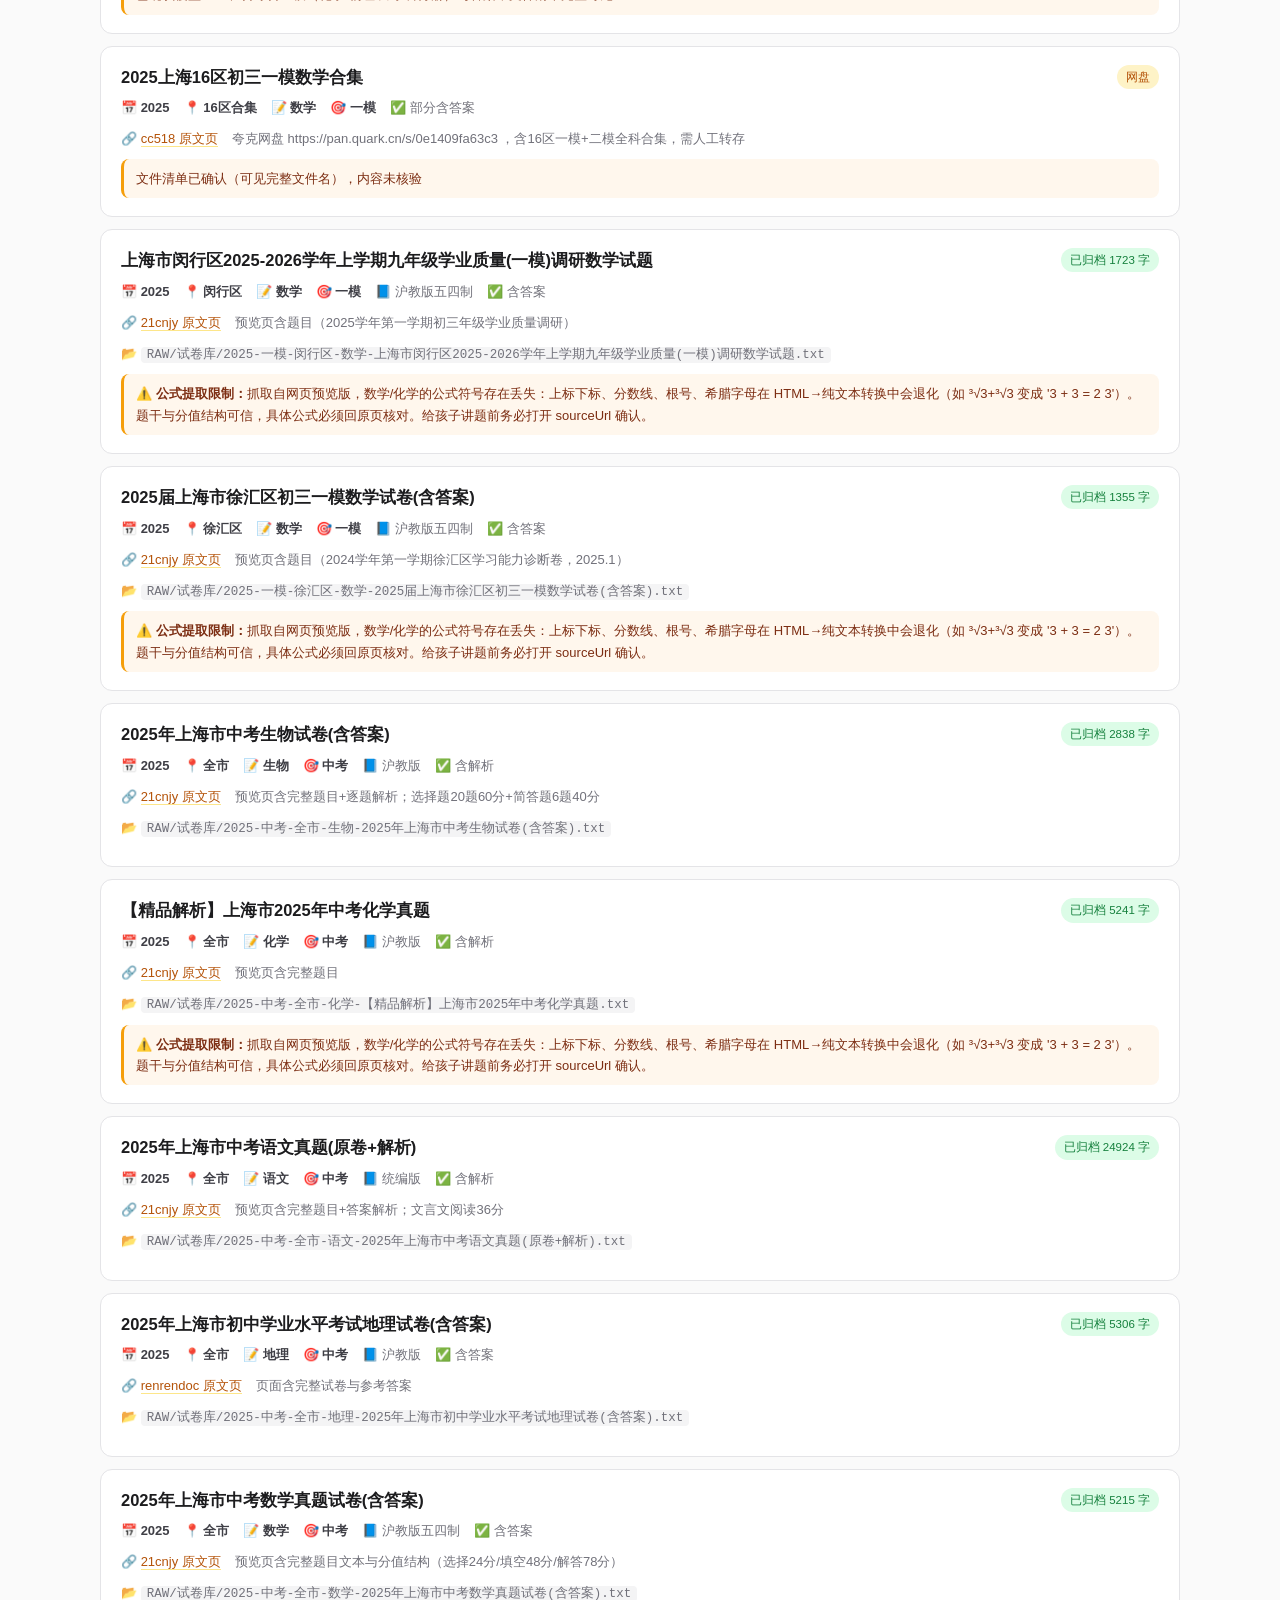
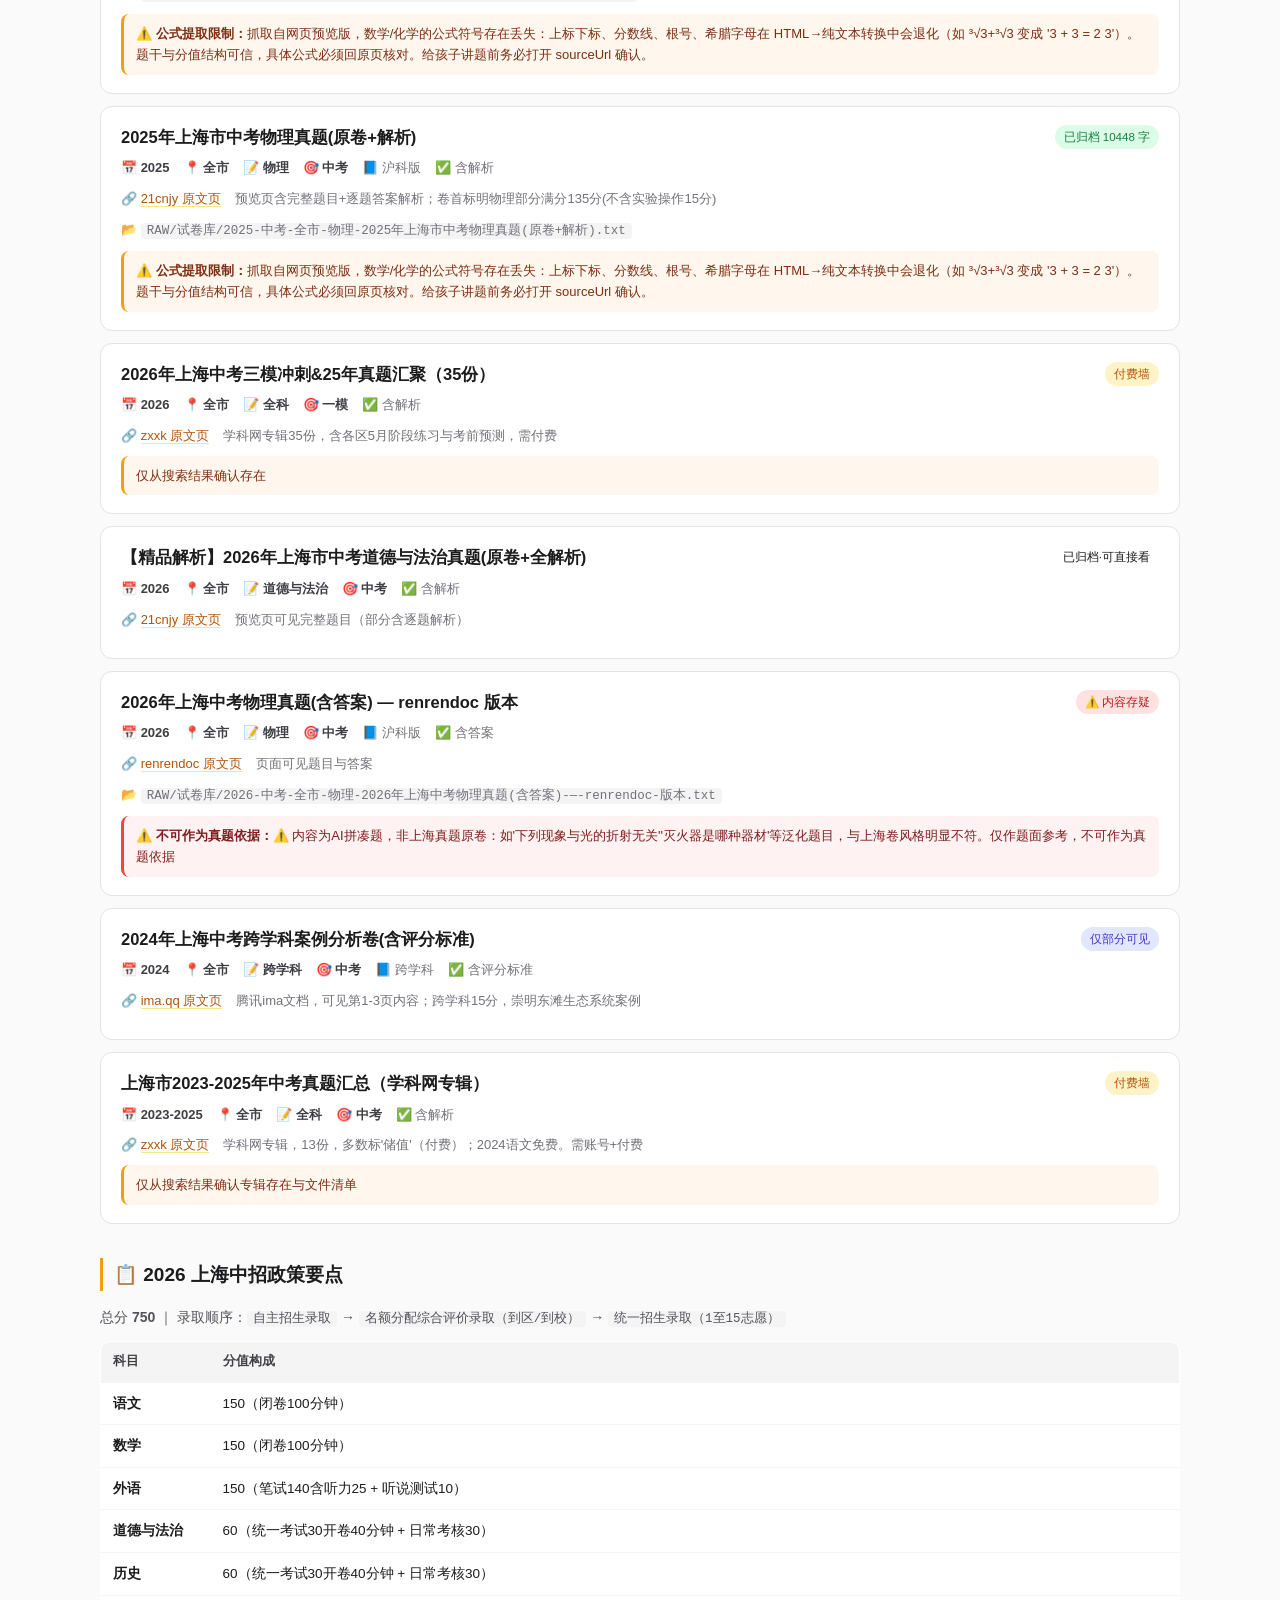
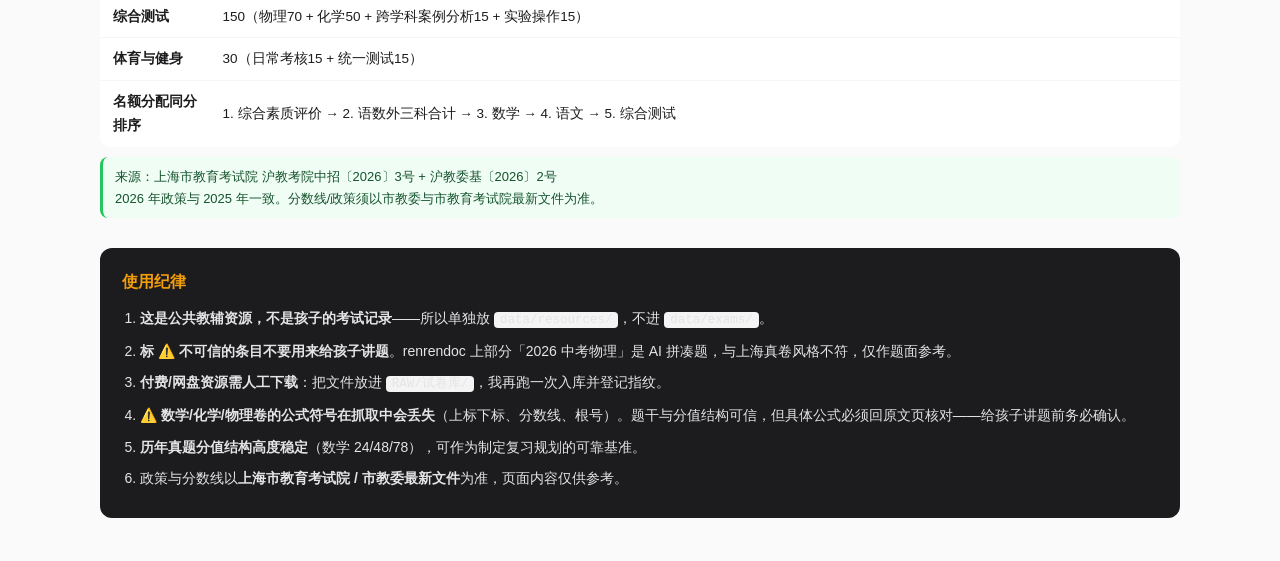
==== commit 313416dd: "内容更新：讲义 1 份，工具 2 个" ====
--- a/docs/实战表/上海试卷地图.html
+++ b/docs/实战表/上海试卷地图.html
@@ -95,16 +95,17 @@
   "schema": "resource-index.v1",
   "note": "上海市中考/一模/二模试卷资源索引。**这不是孩子参加过的考试记录**——公共教辅资源，不进 data/exams/。rawFile 指向已归档的公开可见全文；access=paywall/login 表示需人工到平台下载后放 RAW/试卷库/。",
   "created": "2026-10-02",
-  "count": 17,
+  "count": 21,
   "stats": {
-   "fetched": 0,
-   "metaOnly": 6,
-   "failed": 1,
-   "unchanged": 10
+   "fetched": 11,
+   "metaOnly": 10,
+   "failed": 0,
+   "note": "由 papers 数组现算，非单次运行增量，三项之和恒等于 count：fetched=有 rawFile 的条数，failed=有 fetchError 的条数，metaOnly=其余（尚未抓取全文）"
   },
   "discipline": "索引只记可核实元数据；题目内容一律来自实际抓取，不编造。",
   "extractionLimits": "抓取自网页预览版，数学/化学的**公式符号存在丢失**：上标下标、分数线、根号、希腊字母在 HTML→纯文本转换中会退化（如 ³√3+³√3 变成 '3 + 3 = 2 3'）。**题干与分值结构可信，具体公式必须回原页核对**。给孩子讲题前务必打开 sourceUrl 确认。",
-  "limitAffected": 8
+  "limitAffected": 8,
+  "updated": "2026-10-03"
  },
  "shanghaiPolicy": {
   "总分": 750,
@@ -150,121 +151,138 @@
  ],
  "papers": [
   {
-   "id": "sh-2025-zk-math",
-   "year": 2025,
-   "session": "中考",
-   "region": "全市",
-   "subject": "数学",
-   "title": "2025年上海市中考数学真题试卷(含答案)",
-   "sourceSite": "21cnjy",
-   "sourceUrl": "https://zy.21cnjy.com/23226588",
-   "access": "open",
-   "accessNote": "预览页含完整题目文本与分值结构（选择24分/填空48分/解答78分）",
+   "id": "sh-2021-zk-math",
+   "year": "2021",
+   "session": "中考",
+   "region": "全市",
+   "subject": "数学",
+   "title": "2021年上海市中考数学真题试卷(含答案解析)",
+   "sourceSite": "21cnjy",
+   "sourceUrl": "https://zy.21cnjy.com/11869802",
+   "docId": "11869802",
+   "mipUrl": "https://mip.21cnjy.com/H/11869802.shtml",
+   "access": "open",
+   "accessNote": "预览页可见完整题目（部分含逐题解析）",
    "curriculumNote": "沪教版五四制",
-   "trusthLevel": "high",
-   "trustNote": "含原卷题目、官方分值结构、明确卷首说明，与上海中考实卷一致",
+   "trusthLevel": "medium",
+   "trustNote": "含知识点标注与解析，题目可信；公式符号可能有损，需回原页核对",
+   "hasAnswer": "含解析",
+   "rawFile": null,
+   "chars": 0,
+   "fetchedAt": null
+  },
+  {
+   "id": "sh-2022-zk-math",
+   "year": "2022",
+   "session": "中考",
+   "region": "全市",
+   "subject": "数学",
+   "title": "【精品解析】上海2022年中考数学真题",
+   "sourceSite": "21cnjy",
+   "sourceUrl": "https://zy.21cnjy.com/12830085",
+   "docId": "12830085",
+   "mipUrl": "https://mip.21cnjy.com/H/12830085.shtml",
+   "access": "open",
+   "accessNote": "预览页可见完整题目（部分含逐题解析）",
+   "curriculumNote": "沪教版五四制",
+   "trusthLevel": "medium",
+   "trustNote": "含知识点标注与解析，题目可信；公式符号可能有损，需回原页核对",
+   "hasAnswer": "含解析",
+   "rawFile": null,
+   "chars": 0,
+   "fetchedAt": null,
+   "pageCount": 10,
+   "rawImages": [
+    "RAW/试卷库/原卷扫描/sh-2022-zk-math-p01.png",
+    "RAW/试卷库/原卷扫描/sh-2022-zk-math-p02.png",
+    "RAW/试卷库/原卷扫描/sh-2022-zk-math-p03.png",
+    "RAW/试卷库/原卷扫描/sh-2022-zk-math-p04.png",
+    "RAW/试卷库/原卷扫描/sh-2022-zk-math-p05.png",
+    "RAW/试卷库/原卷扫描/sh-2022-zk-math-p06.png",
+    "RAW/试卷库/原卷扫描/sh-2022-zk-math-p07.png",
+    "RAW/试卷库/原卷扫描/sh-2022-zk-math-p08.png",
+    "RAW/试卷库/原卷扫描/sh-2022-zk-math-p09.png",
+    "RAW/试卷库/原卷扫描/sh-2022-zk-math-p10.png"
+   ],
+   "pagesComplete": false,
+   "imageNote": "平台公开预览10页，非完整原卷；完整原卷需付费/网盘"
+  },
+  {
+   "id": "sh-2022-zk-math-w",
+   "year": "2022",
+   "session": "中考",
+   "region": "全市",
+   "subject": "数学",
+   "title": "2022年上海中考数学真题(word版,含答案)",
+   "sourceSite": "21cnjy",
+   "sourceUrl": "https://mip.21cnjy.com/H/12731403.shtml",
+   "docId": "12731403",
+   "mipUrl": "https://mip.21cnjy.com/H/12731403.shtml",
+   "access": "open",
+   "accessNote": "预览页可见完整题目（部分含逐题解析）",
+   "curriculumNote": "沪教版五四制",
+   "trusthLevel": "medium",
+   "trustNote": "含知识点标注与解析，题目可信；公式符号可能有损，需回原页核对",
+   "hasAnswer": "含解析",
+   "rawFile": null,
+   "chars": 0,
+   "fetchedAt": null,
+   "pageCount": 3,
+   "rawImages": [
+    "RAW/试卷库/原卷扫描/sh-2022-zk-math-w-p01.png",
+    "RAW/试卷库/原卷扫描/sh-2022-zk-math-w-p02.png",
+    "RAW/试卷库/原卷扫描/sh-2022-zk-math-w-p03.png"
+   ],
+   "pagesComplete": false,
+   "imageNote": "平台公开预览3页，非完整原卷；完整原卷需付费/网盘"
+  },
+  {
+   "id": "sh-2023-zk-math",
+   "year": 2023,
+   "session": "中考",
+   "region": "全市",
+   "subject": "数学",
+   "title": "2023年上海市初中学业水平考试数学试卷",
+   "sourceSite": "21cnjy",
+   "sourceUrl": "https://zy.21cnjy.com/16276743",
+   "access": "open",
+   "accessNote": "预览页含完整题目与卷首考生注意",
+   "curriculumNote": "沪教版五四制",
+   "trusthLevel": "high",
+   "trustNote": "含完整卷首说明（100分钟/满分150/共4页），真实真题",
+   "hasAnswer": "无答案",
+   "rawFile": "RAW/试卷库/2023-中考-全市-数学-2023年上海市初中学业水平考试数学试卷.txt",
+   "chars": 1928,
+   "fetchedAt": "2026-10-02",
+   "extractionLimit": "抓取自网页预览版，数学/化学的**公式符号存在丢失**：上标下标、分数线、根号、希腊字母在 HTML→纯文本转换中会退化（如 ³√3+³√3 变成 '3 + 3 = 2 3'）。**题干与分值结构可信，具体公式必须回原页核对**。给孩子讲题前务必打开 sourceUrl 确认。",
+   "docId": "16276743",
+   "mipUrl": "https://mip.21cnjy.com/H/16276743.shtml",
+   "pageCount": 2,
+   "rawImages": [
+    "RAW/试卷库/原卷扫描/sh-2023-zk-math-p01.png",
+    "RAW/试卷库/原卷扫描/sh-2023-zk-math-p02.png"
+   ],
+   "pagesComplete": false,
+   "imageNote": "平台公开预览2页，非完整原卷；完整原卷需付费/网盘"
+  },
+  {
+   "id": "sh-2024-ermo-physics-collection",
+   "year": 2025,
+   "session": "二模",
+   "region": "16区合集",
+   "subject": "物理",
+   "title": "2025上海各区初三二模物理试卷+答案合集",
+   "sourceSite": "zujuan",
+   "sourceUrl": "https://zujuan.21cnjy.com/paper/paper-exam-list?xd=2&chid=6&papertype=7&province_id=9",
+   "access": "login",
+   "accessNote": "二一组卷网试卷库，覆盖静安/黄浦/嘉定/宝山/青浦/闵行/杨浦等区，可按区筛选；下载需登录",
+   "curriculumNote": "",
+   "trusthLevel": "unverified",
+   "trustNote": "已确认覆盖区与题量（每卷20题左右）",
    "hasAnswer": "含答案",
-   "rawFile": "RAW/试卷库/2025-中考-全市-数学-2025年上海市中考数学真题试卷(含答案).txt",
-   "chars": 5215,
-   "fetchedAt": "2026-10-02",
-   "extractionLimit": "抓取自网页预览版，数学/化学的**公式符号存在丢失**：上标下标、分数线、根号、希腊字母在 HTML→纯文本转换中会退化（如 ³√3+³√3 变成 '3 + 3 = 2 3'）。**题干与分值结构可信，具体公式必须回原页核对**。给孩子讲题前务必打开 sourceUrl 确认。"
-  },
-  {
-   "id": "sh-2025-zk-physics",
-   "year": 2025,
-   "session": "中考",
-   "region": "全市",
-   "subject": "物理",
-   "title": "2025年上海市中考物理真题(原卷+解析)",
-   "sourceSite": "21cnjy",
-   "sourceUrl": "https://zy.21cnjy.com/23213616",
-   "access": "open",
-   "accessNote": "预览页含完整题目+逐题答案解析；卷首标明物理部分满分135分(不含实验操作15分)",
-   "curriculumNote": "沪科版",
-   "trusthLevel": "high",
-   "trustNote": "原卷+解析齐全，含考生注意事项与分值说明",
-   "hasAnswer": "含解析",
-   "rawFile": "RAW/试卷库/2025-中考-全市-物理-2025年上海市中考物理真题(原卷+解析).txt",
-   "chars": 10448,
-   "fetchedAt": "2026-10-02",
-   "extractionLimit": "抓取自网页预览版，数学/化学的**公式符号存在丢失**：上标下标、分数线、根号、希腊字母在 HTML→纯文本转换中会退化（如 ³√3+³√3 变成 '3 + 3 = 2 3'）。**题干与分值结构可信，具体公式必须回原页核对**。给孩子讲题前务必打开 sourceUrl 确认。"
-  },
-  {
-   "id": "sh-2025-zk-chinese",
-   "year": 2025,
-   "session": "中考",
-   "region": "全市",
-   "subject": "语文",
-   "title": "2025年上海市中考语文真题(原卷+解析)",
-   "sourceSite": "21cnjy",
-   "sourceUrl": "https://zy.21cnjy.com/23235680",
-   "access": "open",
-   "accessNote": "预览页含完整题目+答案解析；文言文阅读36分",
-   "curriculumNote": "统编版",
-   "trusthLevel": "high",
-   "trustNote": "原卷+解析，含《陋室铭》真实篇目，符合上海中考命题风格",
-   "hasAnswer": "含解析",
-   "rawFile": "RAW/试卷库/2025-中考-全市-语文-2025年上海市中考语文真题(原卷+解析).txt",
-   "chars": 24924,
-   "fetchedAt": "2026-10-02"
-  },
-  {
-   "id": "sh-2025-zk-chemistry",
-   "year": 2025,
-   "session": "中考",
-   "region": "全市",
-   "subject": "化学",
-   "title": "【精品解析】上海市2025年中考化学真题",
-   "sourceSite": "21cnjy",
-   "sourceUrl": "https://zy.21cnjy.com/23475457",
-   "access": "open",
-   "accessNote": "预览页含完整题目",
-   "curriculumNote": "沪教版",
-   "trusthLevel": "medium",
-   "trustNote": "题目真实但第1与第3题内容重复（'属于溶液'题出现两次），疑为整理错误，使用时需核对",
-   "hasAnswer": "含解析",
-   "rawFile": "RAW/试卷库/2025-中考-全市-化学-【精品解析】上海市2025年中考化学真题.txt",
-   "chars": 5241,
-   "fetchedAt": "2026-10-02",
-   "extractionLimit": "抓取自网页预览版，数学/化学的**公式符号存在丢失**：上标下标、分数线、根号、希腊字母在 HTML→纯文本转换中会退化（如 ³√3+³√3 变成 '3 + 3 = 2 3'）。**题干与分值结构可信，具体公式必须回原页核对**。给孩子讲题前务必打开 sourceUrl 确认。"
-  },
-  {
-   "id": "sh-2025-zk-biology",
-   "year": 2025,
-   "session": "中考",
-   "region": "全市",
-   "subject": "生物",
-   "title": "2025年上海市中考生物试卷(含答案)",
-   "sourceSite": "21cnjy",
-   "sourceUrl": "https://zy.21cnjy.com/23196175",
-   "access": "open",
-   "accessNote": "预览页含完整题目+逐题解析；选择题20题60分+简答题6题40分",
-   "curriculumNote": "沪教版",
-   "trusthLevel": "high",
-   "trustNote": "含崇明东滩/大自流盆地等上海本地情境题，符合上海命题特色",
-   "hasAnswer": "含解析",
-   "rawFile": "RAW/试卷库/2025-中考-全市-生物-2025年上海市中考生物试卷(含答案).txt",
-   "chars": 2838,
-   "fetchedAt": "2026-10-02"
-  },
-  {
-   "id": "sh-2025-zk-geography",
-   "year": 2025,
-   "session": "中考",
-   "region": "全市",
-   "subject": "地理",
-   "title": "2025年上海市初中学业水平考试地理试卷(含答案)",
-   "sourceSite": "renrendoc",
-   "sourceUrl": "https://renrendoc.com/paper/451494162.html",
-   "access": "open",
-   "accessNote": "页面含完整试卷与参考答案",
-   "curriculumNote": "沪教版",
-   "trusthLevel": "high",
-   "trustNote": "含大自流 Basin 自流井模拟实验、故宫排水系统等真实考题，与上海地理中考一致",
-   "hasAnswer": "含答案",
-   "rawFile": "RAW/试卷库/2025-中考-全市-地理-2025年上海市初中学业水平考试地理试卷(含答案).txt",
-   "chars": 5306,
-   "fetchedAt": "2026-10-02"
+   "rawFile": null,
+   "chars": 0,
+   "fetchedAt": null
   },
   {
    "id": "sh-2024-zk-math",
@@ -285,86 +303,9 @@
    "chars": 1257,
    "fetchedAt": "2026-10-02",
    "fetchError": "The read operation timed out",
-   "extractionLimit": "抓取自网页预览版，数学/化学的**公式符号存在丢失**：上标下标、分数线、根号、希腊字母在 HTML→纯文本转换中会退化（如 ³√3+³√3 变成 '3 + 3 = 2 3'）。**题干与分值结构可信，具体公式必须回原页核对**。给孩子讲题前务必打开 sourceUrl 确认。"
-  },
-  {
-   "id": "sh-2023-zk-math",
-   "year": 2023,
-   "session": "中考",
-   "region": "全市",
-   "subject": "数学",
-   "title": "2023年上海市初中学业水平考试数学试卷",
-   "sourceSite": "21cnjy",
-   "sourceUrl": "https://zy.21cnjy.com/16276743",
-   "access": "open",
-   "accessNote": "预览页含完整题目与卷首考生注意",
-   "curriculumNote": "沪教版五四制",
-   "trusthLevel": "high",
-   "trustNote": "含完整卷首说明（100分钟/满分150/共4页），真实真题",
-   "hasAnswer": "无答案",
-   "rawFile": "RAW/试卷库/2023-中考-全市-数学-2023年上海市初中学业水平考试数学试卷.txt",
-   "chars": 1928,
-   "fetchedAt": "2026-10-02",
-   "extractionLimit": "抓取自网页预览版，数学/化学的**公式符号存在丢失**：上标下标、分数线、根号、希腊字母在 HTML→纯文本转换中会退化（如 ³√3+³√3 变成 '3 + 3 = 2 3'）。**题干与分值结构可信，具体公式必须回原页核对**。给孩子讲题前务必打开 sourceUrl 确认。"
-  },
-  {
-   "id": "sh-2025-yimo-xuhui-math",
-   "year": 2025,
-   "session": "一模",
-   "region": "徐汇区",
-   "subject": "数学",
-   "title": "2025届上海市徐汇区初三一模数学试卷(含答案)",
-   "sourceSite": "21cnjy",
-   "sourceUrl": "https://zy.21cnjy.com/22290205",
-   "access": "open",
-   "accessNote": "预览页含题目（2024学年第一学期徐汇区学习能力诊断卷，2025.1）",
-   "curriculumNote": "沪教版五四制",
-   "trusthLevel": "high",
-   "trustNote": "徐汇区官方一模卷，含卷首说明与分值（100分钟/150分/25题）",
-   "hasAnswer": "含答案",
-   "rawFile": "RAW/试卷库/2025-一模-徐汇区-数学-2025届上海市徐汇区初三一模数学试卷(含答案).txt",
-   "chars": 1355,
-   "fetchedAt": "2026-10-02",
-   "extractionLimit": "抓取自网页预览版，数学/化学的**公式符号存在丢失**：上标下标、分数线、根号、希腊字母在 HTML→纯文本转换中会退化（如 ³√3+³√3 变成 '3 + 3 = 2 3'）。**题干与分值结构可信，具体公式必须回原页核对**。给孩子讲题前务必打开 sourceUrl 确认。"
-  },
-  {
-   "id": "sh-2025-yimo-minhang-math",
-   "year": 2025,
-   "session": "一模",
-   "region": "闵行区",
-   "subject": "数学",
-   "title": "上海市闵行区2025-2026学年上学期九年级学业质量(一模)调研数学试题",
-   "sourceSite": "21cnjy",
-   "sourceUrl": "https://zy.21cnjy.com/25006669",
-   "access": "open",
-   "accessNote": "预览页含题目（2025学年第一学期初三年级学业质量调研）",
-   "curriculumNote": "沪教版五四制",
-   "trusthLevel": "high",
-   "trustNote": "含向量、相似三角形、二次函数等上海特色考点，闵行区官方一模卷",
-   "hasAnswer": "含答案",
-   "rawFile": "RAW/试卷库/2025-一模-闵行区-数学-上海市闵行区2025-2026学年上学期九年级学业质量(一模)调研数学试题.txt",
-   "chars": 1723,
-   "fetchedAt": "2026-10-02",
-   "extractionLimit": "抓取自网页预览版，数学/化学的**公式符号存在丢失**：上标下标、分数线、根号、希腊字母在 HTML→纯文本转换中会退化（如 ³√3+³√3 变成 '3 + 3 = 2 3'）。**题干与分值结构可信，具体公式必须回原页核对**。给孩子讲题前务必打开 sourceUrl 确认。"
-  },
-  {
-   "id": "sh-2025-yimo-math-collection",
-   "year": 2025,
-   "session": "一模",
-   "region": "16区合集",
-   "subject": "数学",
-   "title": "2025上海16区初三一模数学合集",
-   "sourceSite": "cc518",
-   "sourceUrl": "https://www.cc518.com/article.php?id=6358",
-   "access": "netdisk",
-   "accessNote": "夸克网盘 https://pan.quark.cn/s/0e1409fa63c3 ，含16区一模+二模全科合集，需人工转存",
-   "curriculumNote": "",
-   "trusthLevel": "unverified",
-   "trustNote": "文件清单已确认（可见完整文件名），内容未核验",
-   "hasAnswer": "部分含答案",
-   "rawFile": null,
-   "chars": 0,
-   "fetchedAt": null
+   "extractionLimit": "抓取自网页预览版，数学/化学的**公式符号存在丢失**：上标下标、分数线、根号、希腊字母在 HTML→纯文本转换中会退化（如 ³√3+³√3 变成 '3 + 3 = 2 3'）。**题干与分值结构可信，具体公式必须回原页核对**。给孩子讲题前务必打开 sourceUrl 确认。",
+   "docId": "math",
+   "mipUrl": "https://mip.21cnjy.com/H/math.shtml"
   },
   {
    "id": "sh-2025-ermo-all-districts",
@@ -386,43 +327,272 @@
    "fetchedAt": null
   },
   {
-   "id": "sh-2026-zk-physics-renrendoc",
-   "year": 2026,
-   "session": "中考",
-   "region": "全市",
-   "subject": "物理",
-   "title": "2026年上海中考物理真题(含答案) — renrendoc 版本",
-   "sourceSite": "renrendoc",
-   "sourceUrl": "https://renrendoc.com/paper/529867107.html",
-   "access": "open",
-   "accessNote": "页面可见题目与答案",
-   "curriculumNote": "沪科版",
-   "trusthLevel": "suspect",
-   "trustNote": "⚠️ 内容为AI拼凑题，非上海真题原卷：如'下列现象与光的折射无关''灭火器是哪种器材'等泛化题目，与上海卷风格明显不符。仅作题面参考，不可作为真题依据",
-   "hasAnswer": "含答案",
-   "rawFile": "RAW/试卷库/2026-中考-全市-物理-2026年上海中考物理真题(含答案)-—-renrendoc-版本.txt",
-   "chars": 6427,
-   "fetchedAt": "2026-10-02",
-   "extractionLimit": "抓取自网页预览版，数学/化学的**公式符号存在丢失**：上标下标、分数线、根号、希腊字母在 HTML→纯文本转换中会退化（如 ³√3+³√3 变成 '3 + 3 = 2 3'）。**题干与分值结构可信，具体公式必须回原页核对**。给孩子讲题前务必打开 sourceUrl 确认。"
-  },
-  {
-   "id": "sh-zxxk-3year-collection",
-   "year": "2023-2025",
-   "session": "中考",
-   "region": "全市",
-   "subject": "全科",
-   "title": "上海市2023-2025年中考真题汇总（学科网专辑）",
-   "sourceSite": "zxxk",
-   "sourceUrl": "https://www.zxxk.com/docpack/3646143.html",
-   "access": "paywall",
-   "accessNote": "学科网专辑，13份，多数标'储值'（付费）；2024语文免费。需账号+付费",
+   "id": "sh-2025-yimo-math-collection",
+   "year": 2025,
+   "session": "一模",
+   "region": "16区合集",
+   "subject": "数学",
+   "title": "2025上海16区初三一模数学合集",
+   "sourceSite": "cc518",
+   "sourceUrl": "https://www.cc518.com/article.php?id=6358",
+   "access": "netdisk",
+   "accessNote": "夸克网盘 https://pan.quark.cn/s/0e1409fa63c3 ，含16区一模+二模全科合集，需人工转存",
    "curriculumNote": "",
    "trusthLevel": "unverified",
-   "trustNote": "仅从搜索结果确认专辑存在与文件清单",
-   "hasAnswer": "含解析",
+   "trustNote": "文件清单已确认（可见完整文件名），内容未核验",
+   "hasAnswer": "部分含答案",
    "rawFile": null,
    "chars": 0,
    "fetchedAt": null
+  },
+  {
+   "id": "sh-2025-yimo-minhang-math",
+   "year": 2025,
+   "session": "一模",
+   "region": "闵行区",
+   "subject": "数学",
+   "title": "上海市闵行区2025-2026学年上学期九年级学业质量(一模)调研数学试题",
+   "sourceSite": "21cnjy",
+   "sourceUrl": "https://zy.21cnjy.com/25006669",
+   "access": "open",
+   "accessNote": "预览页含题目（2025学年第一学期初三年级学业质量调研）",
+   "curriculumNote": "沪教版五四制",
+   "trusthLevel": "high",
+   "trustNote": "含向量、相似三角形、二次函数等上海特色考点，闵行区官方一模卷",
+   "hasAnswer": "含答案",
+   "rawFile": "RAW/试卷库/2025-一模-闵行区-数学-上海市闵行区2025-2026学年上学期九年级学业质量(一模)调研数学试题.txt",
+   "chars": 1723,
+   "fetchedAt": "2026-10-02",
+   "extractionLimit": "抓取自网页预览版，数学/化学的**公式符号存在丢失**：上标下标、分数线、根号、希腊字母在 HTML→纯文本转换中会退化（如 ³√3+³√3 变成 '3 + 3 = 2 3'）。**题干与分值结构可信，具体公式必须回原页核对**。给孩子讲题前务必打开 sourceUrl 确认。",
+   "docId": "25006669",
+   "mipUrl": "https://mip.21cnjy.com/H/25006669.shtml",
+   "pageCount": 4,
+   "rawImages": [
+    "RAW/试卷库/原卷扫描/sh-2025-yimo-minhang-math-p01.png",
+    "RAW/试卷库/原卷扫描/sh-2025-yimo-minhang-math-p02.png",
+    "RAW/试卷库/原卷扫描/sh-2025-yimo-minhang-math-p03.png",
+    "RAW/试卷库/原卷扫描/sh-2025-yimo-minhang-math-p04.png"
+   ],
+   "pagesComplete": false,
+   "imageNote": "平台公开预览4页，非完整原卷；完整原卷需付费/网盘"
+  },
+  {
+   "id": "sh-2025-yimo-xuhui-math",
+   "year": 2025,
+   "session": "一模",
+   "region": "徐汇区",
+   "subject": "数学",
+   "title": "2025届上海市徐汇区初三一模数学试卷(含答案)",
+   "sourceSite": "21cnjy",
+   "sourceUrl": "https://zy.21cnjy.com/22290205",
+   "access": "open",
+   "accessNote": "预览页含题目（2024学年第一学期徐汇区学习能力诊断卷，2025.1）",
+   "curriculumNote": "沪教版五四制",
+   "trusthLevel": "high",
+   "trustNote": "徐汇区官方一模卷，含卷首说明与分值（100分钟/150分/25题）",
+   "hasAnswer": "含答案",
+   "rawFile": "RAW/试卷库/2025-一模-徐汇区-数学-2025届上海市徐汇区初三一模数学试卷(含答案).txt",
+   "chars": 1355,
+   "fetchedAt": "2026-10-02",
+   "extractionLimit": "抓取自网页预览版，数学/化学的**公式符号存在丢失**：上标下标、分数线、根号、希腊字母在 HTML→纯文本转换中会退化（如 ³√3+³√3 变成 '3 + 3 = 2 3'）。**题干与分值结构可信，具体公式必须回原页核对**。给孩子讲题前务必打开 sourceUrl 确认。",
+   "docId": "22290205",
+   "mipUrl": "https://mip.21cnjy.com/H/22290205.shtml",
+   "pageCount": 4,
+   "rawImages": [
+    "RAW/试卷库/原卷扫描/sh-2025-yimo-xuhui-math-p01.png",
+    "RAW/试卷库/原卷扫描/sh-2025-yimo-xuhui-math-p02.png",
+    "RAW/试卷库/原卷扫描/sh-2025-yimo-xuhui-math-p03.png",
+    "RAW/试卷库/原卷扫描/sh-2025-yimo-xuhui-math-p04.png"
+   ],
+   "pagesComplete": false,
+   "imageNote": "平台公开预览4页，非完整原卷；完整原卷需付费/网盘"
+  },
+  {
+   "id": "sh-2025-zk-biology",
+   "year": 2025,
+   "session": "中考",
+   "region": "全市",
+   "subject": "生物",
+   "title": "2025年上海市中考生物试卷(含答案)",
+   "sourceSite": "21cnjy",
+   "sourceUrl": "https://zy.21cnjy.com/23196175",
+   "access": "open",
+   "accessNote": "预览页含完整题目+逐题解析；选择题20题60分+简答题6题40分",
+   "curriculumNote": "沪教版",
+   "trusthLevel": "high",
+   "trustNote": "含崇明东滩/大自流盆地等上海本地情境题，符合上海命题特色",
+   "hasAnswer": "含解析",
+   "rawFile": "RAW/试卷库/2025-中考-全市-生物-2025年上海市中考生物试卷(含答案).txt",
+   "chars": 2838,
+   "fetchedAt": "2026-10-02",
+   "docId": "23196175",
+   "mipUrl": "https://mip.21cnjy.com/H/23196175.shtml",
+   "pageCount": 5,
+   "rawImages": [
+    "RAW/试卷库/原卷扫描/sh-2025-zk-biology-p01.png",
+    "RAW/试卷库/原卷扫描/sh-2025-zk-biology-p02.png",
+    "RAW/试卷库/原卷扫描/sh-2025-zk-biology-p03.png",
+    "RAW/试卷库/原卷扫描/sh-2025-zk-biology-p04.png",
+    "RAW/试卷库/原卷扫描/sh-2025-zk-biology-p05.png"
+   ],
+   "pagesComplete": false,
+   "imageNote": "平台公开预览5页，非完整原卷；完整原卷需付费/网盘"
+  },
+  {
+   "id": "sh-2025-zk-chemistry",
+   "year": 2025,
+   "session": "中考",
+   "region": "全市",
+   "subject": "化学",
+   "title": "【精品解析】上海市2025年中考化学真题",
+   "sourceSite": "21cnjy",
+   "sourceUrl": "https://zy.21cnjy.com/23475457",
+   "access": "open",
+   "accessNote": "预览页含完整题目",
+   "curriculumNote": "沪教版",
+   "trusthLevel": "medium",
+   "trustNote": "题目真实但第1与第3题内容重复（'属于溶液'题出现两次），疑为整理错误，使用时需核对",
+   "hasAnswer": "含解析",
+   "rawFile": "RAW/试卷库/2025-中考-全市-化学-【精品解析】上海市2025年中考化学真题.txt",
+   "chars": 5241,
+   "fetchedAt": "2026-10-02",
+   "extractionLimit": "抓取自网页预览版，数学/化学的**公式符号存在丢失**：上标下标、分数线、根号、希腊字母在 HTML→纯文本转换中会退化（如 ³√3+³√3 变成 '3 + 3 = 2 3'）。**题干与分值结构可信，具体公式必须回原页核对**。给孩子讲题前务必打开 sourceUrl 确认。",
+   "docId": "23475457",
+   "mipUrl": "https://mip.21cnjy.com/H/23475457.shtml",
+   "pageCount": 9,
+   "rawImages": [
+    "RAW/试卷库/原卷扫描/sh-2025-zk-chemistry-p01.png",
+    "RAW/试卷库/原卷扫描/sh-2025-zk-chemistry-p02.png",
+    "RAW/试卷库/原卷扫描/sh-2025-zk-chemistry-p03.png",
+    "RAW/试卷库/原卷扫描/sh-2025-zk-chemistry-p04.png",
+    "RAW/试卷库/原卷扫描/sh-2025-zk-chemistry-p05.png",
+    "RAW/试卷库/原卷扫描/sh-2025-zk-chemistry-p06.png",
+    "RAW/试卷库/原卷扫描/sh-2025-zk-chemistry-p07.png",
+    "RAW/试卷库/原卷扫描/sh-2025-zk-chemistry-p08.png",
+    "RAW/试卷库/原卷扫描/sh-2025-zk-chemistry-p09.png"
+   ],
+   "pagesComplete": false,
+   "imageNote": "平台公开预览9页，非完整原卷；完整原卷需付费/网盘"
+  },
+  {
+   "id": "sh-2025-zk-chinese",
+   "year": 2025,
+   "session": "中考",
+   "region": "全市",
+   "subject": "语文",
+   "title": "2025年上海市中考语文真题(原卷+解析)",
+   "sourceSite": "21cnjy",
+   "sourceUrl": "https://zy.21cnjy.com/23235680",
+   "access": "open",
+   "accessNote": "预览页含完整题目+答案解析；文言文阅读36分",
+   "curriculumNote": "统编版",
+   "trusthLevel": "high",
+   "trustNote": "原卷+解析，含《陋室铭》真实篇目，符合上海中考命题风格",
+   "hasAnswer": "含解析",
+   "rawFile": "RAW/试卷库/2025-中考-全市-语文-2025年上海市中考语文真题(原卷+解析).txt",
+   "chars": 24924,
+   "fetchedAt": "2026-10-02",
+   "docId": "23235680",
+   "mipUrl": "https://mip.21cnjy.com/H/23235680.shtml",
+   "pageCount": 9,
+   "rawImages": [
+    "RAW/试卷库/原卷扫描/sh-2025-zk-chinese-p01.png",
+    "RAW/试卷库/原卷扫描/sh-2025-zk-chinese-p02.png",
+    "RAW/试卷库/原卷扫描/sh-2025-zk-chinese-p03.png",
+    "RAW/试卷库/原卷扫描/sh-2025-zk-chinese-p04.png",
+    "RAW/试卷库/原卷扫描/sh-2025-zk-chinese-p05.png",
+    "RAW/试卷库/原卷扫描/sh-2025-zk-chinese-p06.png",
+    "RAW/试卷库/原卷扫描/sh-2025-zk-chinese-p07.png",
+    "RAW/试卷库/原卷扫描/sh-2025-zk-chinese-p08.png",
+    "RAW/试卷库/原卷扫描/sh-2025-zk-chinese-p09.png"
+   ],
+   "pagesComplete": false,
+   "imageNote": "平台公开预览9页，非完整原卷；完整原卷需付费/网盘"
+  },
+  {
+   "id": "sh-2025-zk-geography",
+   "year": 2025,
+   "session": "中考",
+   "region": "全市",
+   "subject": "地理",
+   "title": "2025年上海市初中学业水平考试地理试卷(含答案)",
+   "sourceSite": "renrendoc",
+   "sourceUrl": "https://renrendoc.com/paper/451494162.html",
+   "access": "open",
+   "accessNote": "页面含完整试卷与参考答案",
+   "curriculumNote": "沪教版",
+   "trusthLevel": "high",
+   "trustNote": "含大自流 Basin 自流井模拟实验、故宫排水系统等真实考题，与上海地理中考一致",
+   "hasAnswer": "含答案",
+   "rawFile": "RAW/试卷库/2025-中考-全市-地理-2025年上海市初中学业水平考试地理试卷(含答案).txt",
+   "chars": 5306,
+   "fetchedAt": "2026-10-02"
+  },
+  {
+   "id": "sh-2025-zk-math",
+   "year": 2025,
+   "session": "中考",
+   "region": "全市",
+   "subject": "数学",
+   "title": "2025年上海市中考数学真题试卷(含答案)",
+   "sourceSite": "21cnjy",
+   "sourceUrl": "https://zy.21cnjy.com/23226588",
+   "access": "open",
+   "accessNote": "预览页含完整题目文本与分值结构（选择24分/填空48分/解答78分）",
+   "curriculumNote": "沪教版五四制",
+   "trusthLevel": "high",
+   "trustNote": "含原卷题目、官方分值结构、明确卷首说明，与上海中考实卷一致",
+   "hasAnswer": "含答案",
+   "rawFile": "RAW/试卷库/2025-中考-全市-数学-2025年上海市中考数学真题试卷(含答案).txt",
+   "chars": 5215,
+   "fetchedAt": "2026-10-02",
+   "extractionLimit": "抓取自网页预览版，数学/化学的**公式符号存在丢失**：上标下标、分数线、根号、希腊字母在 HTML→纯文本转换中会退化（如 ³√3+³√3 变成 '3 + 3 = 2 3'）。**题干与分值结构可信，具体公式必须回原页核对**。给孩子讲题前务必打开 sourceUrl 确认。",
+   "docId": "23226588",
+   "mipUrl": "https://mip.21cnjy.com/H/23226588.shtml",
+   "pageCount": 5,
+   "rawImages": [
+    "RAW/试卷库/原卷扫描/sh-2025-zk-math-p01.png",
+    "RAW/试卷库/原卷扫描/sh-2025-zk-math-p02.png",
+    "RAW/试卷库/原卷扫描/sh-2025-zk-math-p03.png",
+    "RAW/试卷库/原卷扫描/sh-2025-zk-math-p04.png",
+    "RAW/试卷库/原卷扫描/sh-2025-zk-math-p05.png"
+   ],
+   "pagesComplete": false,
+   "imageNote": "平台公开预览5页，非完整原卷；完整原卷需付费/网盘"
+  },
+  {
+   "id": "sh-2025-zk-physics",
+   "year": 2025,
+   "session": "中考",
+   "region": "全市",
+   "subject": "物理",
+   "title": "2025年上海市中考物理真题(原卷+解析)",
+   "sourceSite": "21cnjy",
+   "sourceUrl": "https://zy.21cnjy.com/23213616",
+   "access": "open",
+   "accessNote": "预览页含完整题目+逐题答案解析；卷首标明物理部分满分135分(不含实验操作15分)",
+   "curriculumNote": "沪科版",
+   "trusthLevel": "high",
+   "trustNote": "原卷+解析齐全，含考生注意事项与分值说明",
+   "hasAnswer": "含解析",
+   "rawFile": "RAW/试卷库/2025-中考-全市-物理-2025年上海市中考物理真题(原卷+解析).txt",
+   "chars": 10448,
+   "fetchedAt": "2026-10-02",
+   "extractionLimit": "抓取自网页预览版，数学/化学的**公式符号存在丢失**：上标下标、分数线、根号、希腊字母在 HTML→纯文本转换中会退化（如 ³√3+³√3 变成 '3 + 3 = 2 3'）。**题干与分值结构可信，具体公式必须回原页核对**。给孩子讲题前务必打开 sourceUrl 确认。",
+   "docId": "23213616",
+   "mipUrl": "https://mip.21cnjy.com/H/23213616.shtml",
+   "pageCount": 7,
+   "rawImages": [
+    "RAW/试卷库/原卷扫描/sh-2025-zk-physics-p01.png",
+    "RAW/试卷库/原卷扫描/sh-2025-zk-physics-p02.png",
+    "RAW/试卷库/原卷扫描/sh-2025-zk-physics-p03.png",
+    "RAW/试卷库/原卷扫描/sh-2025-zk-physics-p04.png",
+    "RAW/试卷库/原卷扫描/sh-2025-zk-physics-p05.png",
+    "RAW/试卷库/原卷扫描/sh-2025-zk-physics-p06.png",
+    "RAW/试卷库/原卷扫描/sh-2025-zk-physics-p07.png"
+   ],
+   "pagesComplete": false,
+   "imageNote": "平台公开预览7页，非完整原卷；完整原卷需付费/网盘"
   },
   {
    "id": "sh-2026-sprint-collection",
@@ -444,23 +614,54 @@
    "fetchedAt": null
   },
   {
-   "id": "sh-2024-ermo-physics-collection",
-   "year": 2025,
-   "session": "二模",
-   "region": "16区合集",
+   "id": "sh-2026-zk-daofa",
+   "year": "2026",
+   "session": "中考",
+   "region": "全市",
+   "subject": "道德与法治",
+   "title": "【精品解析】2026年上海市中考道德与法治真题(原卷+全解析)",
+   "sourceSite": "21cnjy",
+   "sourceUrl": "https://zy.21cnjy.com/26040354",
+   "docId": "26040354",
+   "mipUrl": "https://mip.21cnjy.com/H/26040354.shtml",
+   "access": "open",
+   "accessNote": "预览页可见完整题目（部分含逐题解析）",
+   "curriculumNote": "",
+   "trusthLevel": "medium",
+   "trustNote": "含知识点标注与解析，题目可信；公式符号可能有损，需回原页核对",
+   "hasAnswer": "含解析",
+   "rawFile": null,
+   "chars": 0,
+   "fetchedAt": null,
+   "pageCount": 4,
+   "rawImages": [
+    "RAW/试卷库/原卷扫描/sh-2026-zk-daofa-p01.png",
+    "RAW/试卷库/原卷扫描/sh-2026-zk-daofa-p02.png",
+    "RAW/试卷库/原卷扫描/sh-2026-zk-daofa-p03.png",
+    "RAW/试卷库/原卷扫描/sh-2026-zk-daofa-p04.png"
+   ],
+   "pagesComplete": false,
+   "imageNote": "平台公开预览4页，非完整原卷；完整原卷需付费/网盘"
+  },
+  {
+   "id": "sh-2026-zk-physics-renrendoc",
+   "year": 2026,
+   "session": "中考",
+   "region": "全市",
    "subject": "物理",
-   "title": "2025上海各区初三二模物理试卷+答案合集",
-   "sourceSite": "zujuan",
-   "sourceUrl": "https://zujuan.21cnjy.com/paper/paper-exam-list?xd=2&chid=6&papertype=7&province_id=9",
-   "access": "login",
-   "accessNote": "二一组卷网试卷库，覆盖静安/黄浦/嘉定/宝山/青浦/闵行/杨浦等区，可按区筛选；下载需登录",
-   "curriculumNote": "",
-   "trusthLevel": "unverified",
-   "trustNote": "已确认覆盖区与题量（每卷20题左右）",
+   "title": "2026年上海中考物理真题(含答案) — renrendoc 版本",
+   "sourceSite": "renrendoc",
+   "sourceUrl": "https://renrendoc.com/paper/529867107.html",
+   "access": "open",
+   "accessNote": "页面可见题目与答案",
+   "curriculumNote": "沪科版",
+   "trusthLevel": "suspect",
+   "trustNote": "⚠️ 内容为AI拼凑题，非上海真题原卷：如'下列现象与光的折射无关''灭火器是哪种器材'等泛化题目，与上海卷风格明显不符。仅作题面参考，不可作为真题依据",
    "hasAnswer": "含答案",
-   "rawFile": null,
-   "chars": 0,
-   "fetchedAt": null
+   "rawFile": "RAW/试卷库/2026-中考-全市-物理-2026年上海中考物理真题(含答案)-—-renrendoc-版本.txt",
+   "chars": 6427,
+   "fetchedAt": "2026-10-02",
+   "extractionLimit": "抓取自网页预览版，数学/化学的**公式符号存在丢失**：上标下标、分数线、根号、希腊字母在 HTML→纯文本转换中会退化（如 ³√3+³√3 变成 '3 + 3 = 2 3'）。**题干与分值结构可信，具体公式必须回原页核对**。给孩子讲题前务必打开 sourceUrl 确认。"
   },
   {
    "id": "sh-crossdisc-2024",
@@ -477,6 +678,25 @@
    "trusthLevel": "medium",
    "trustNote": "已看到完整评分标准（合理/不合理两种作答路径各2分，含5个示例答案），内容真实但仅部分页可见",
    "hasAnswer": "含评分标准",
+   "rawFile": null,
+   "chars": 0,
+   "fetchedAt": null
+  },
+  {
+   "id": "sh-zxxk-3year-collection",
+   "year": "2023-2025",
+   "session": "中考",
+   "region": "全市",
+   "subject": "全科",
+   "title": "上海市2023-2025年中考真题汇总（学科网专辑）",
+   "sourceSite": "zxxk",
+   "sourceUrl": "https://www.zxxk.com/docpack/3646143.html",
+   "access": "paywall",
+   "accessNote": "学科网专辑，13份，多数标'储值'（付费）；2024语文免费。需账号+付费",
+   "curriculumNote": "",
+   "trusthLevel": "unverified",
+   "trustNote": "仅从搜索结果确认专辑存在与文件清单",
+   "hasAnswer": "含解析",
    "rawFile": null,
    "chars": 0,
    "fetchedAt": null
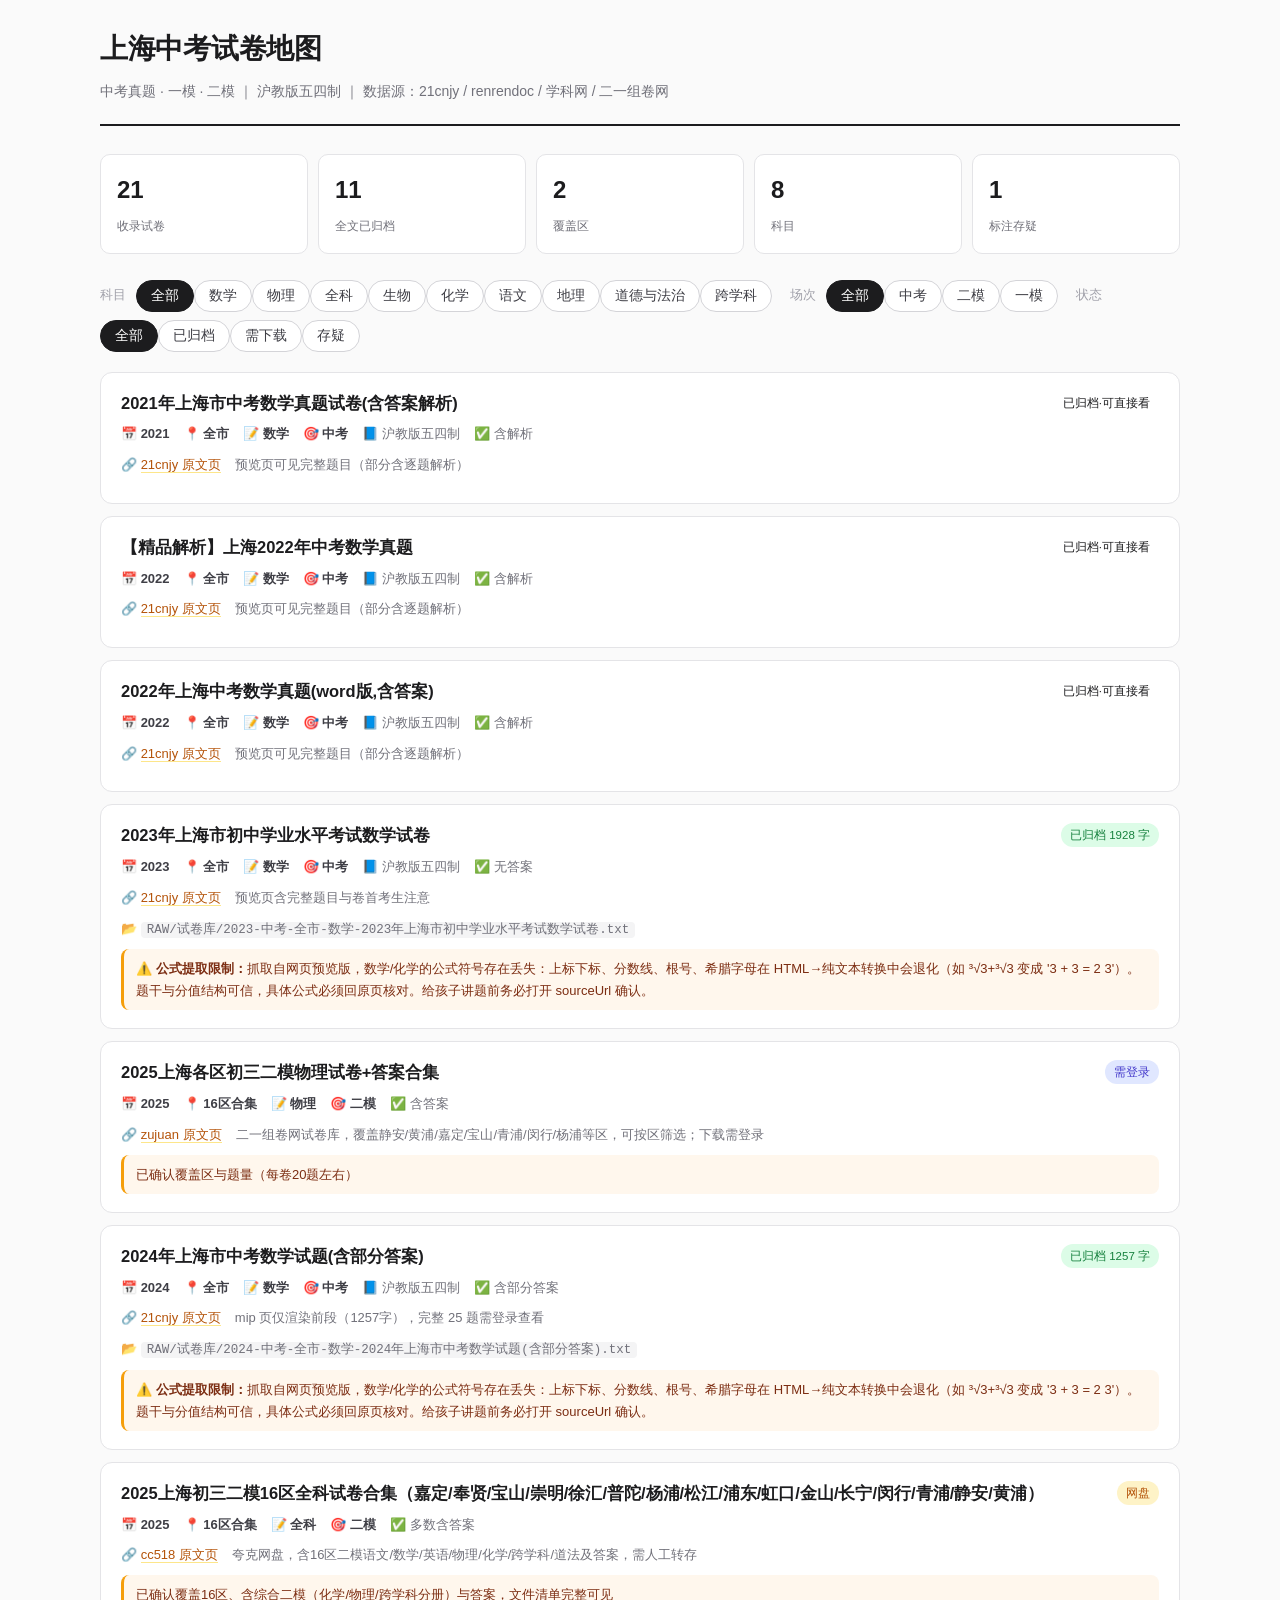
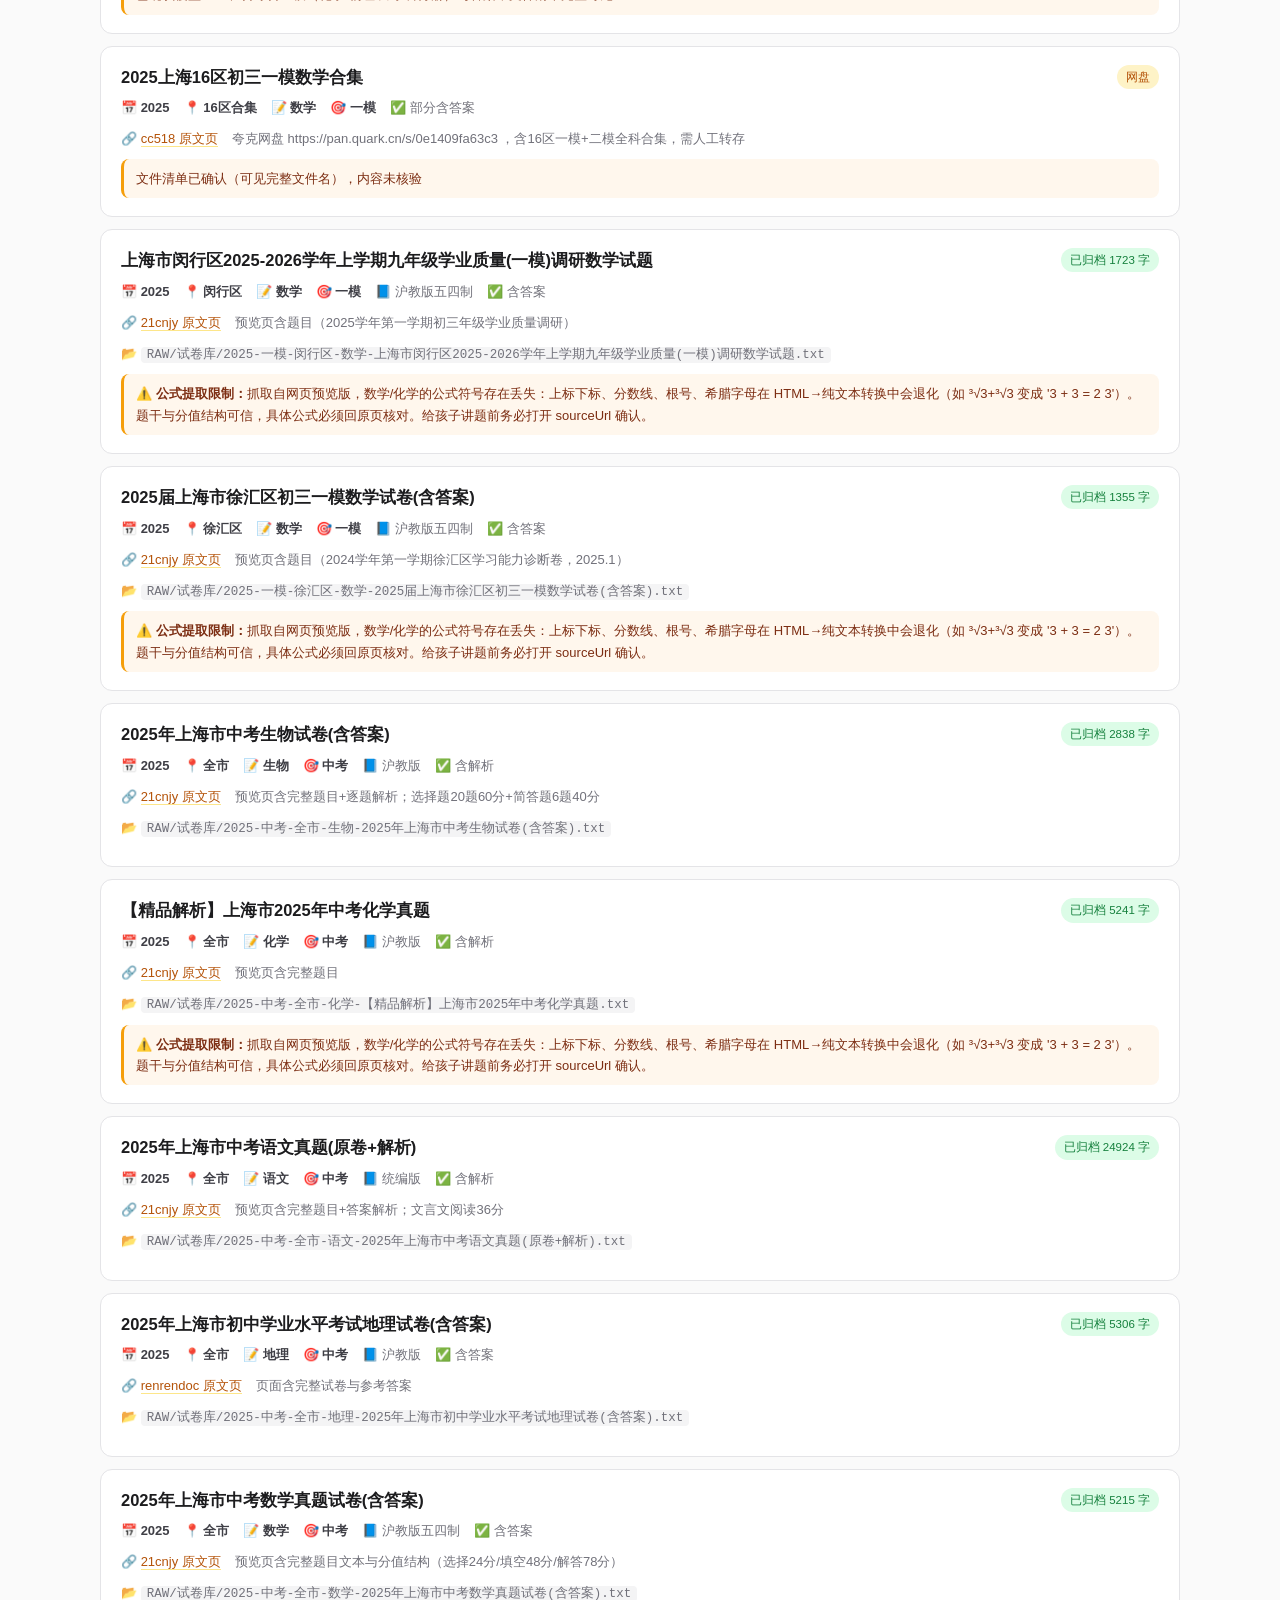
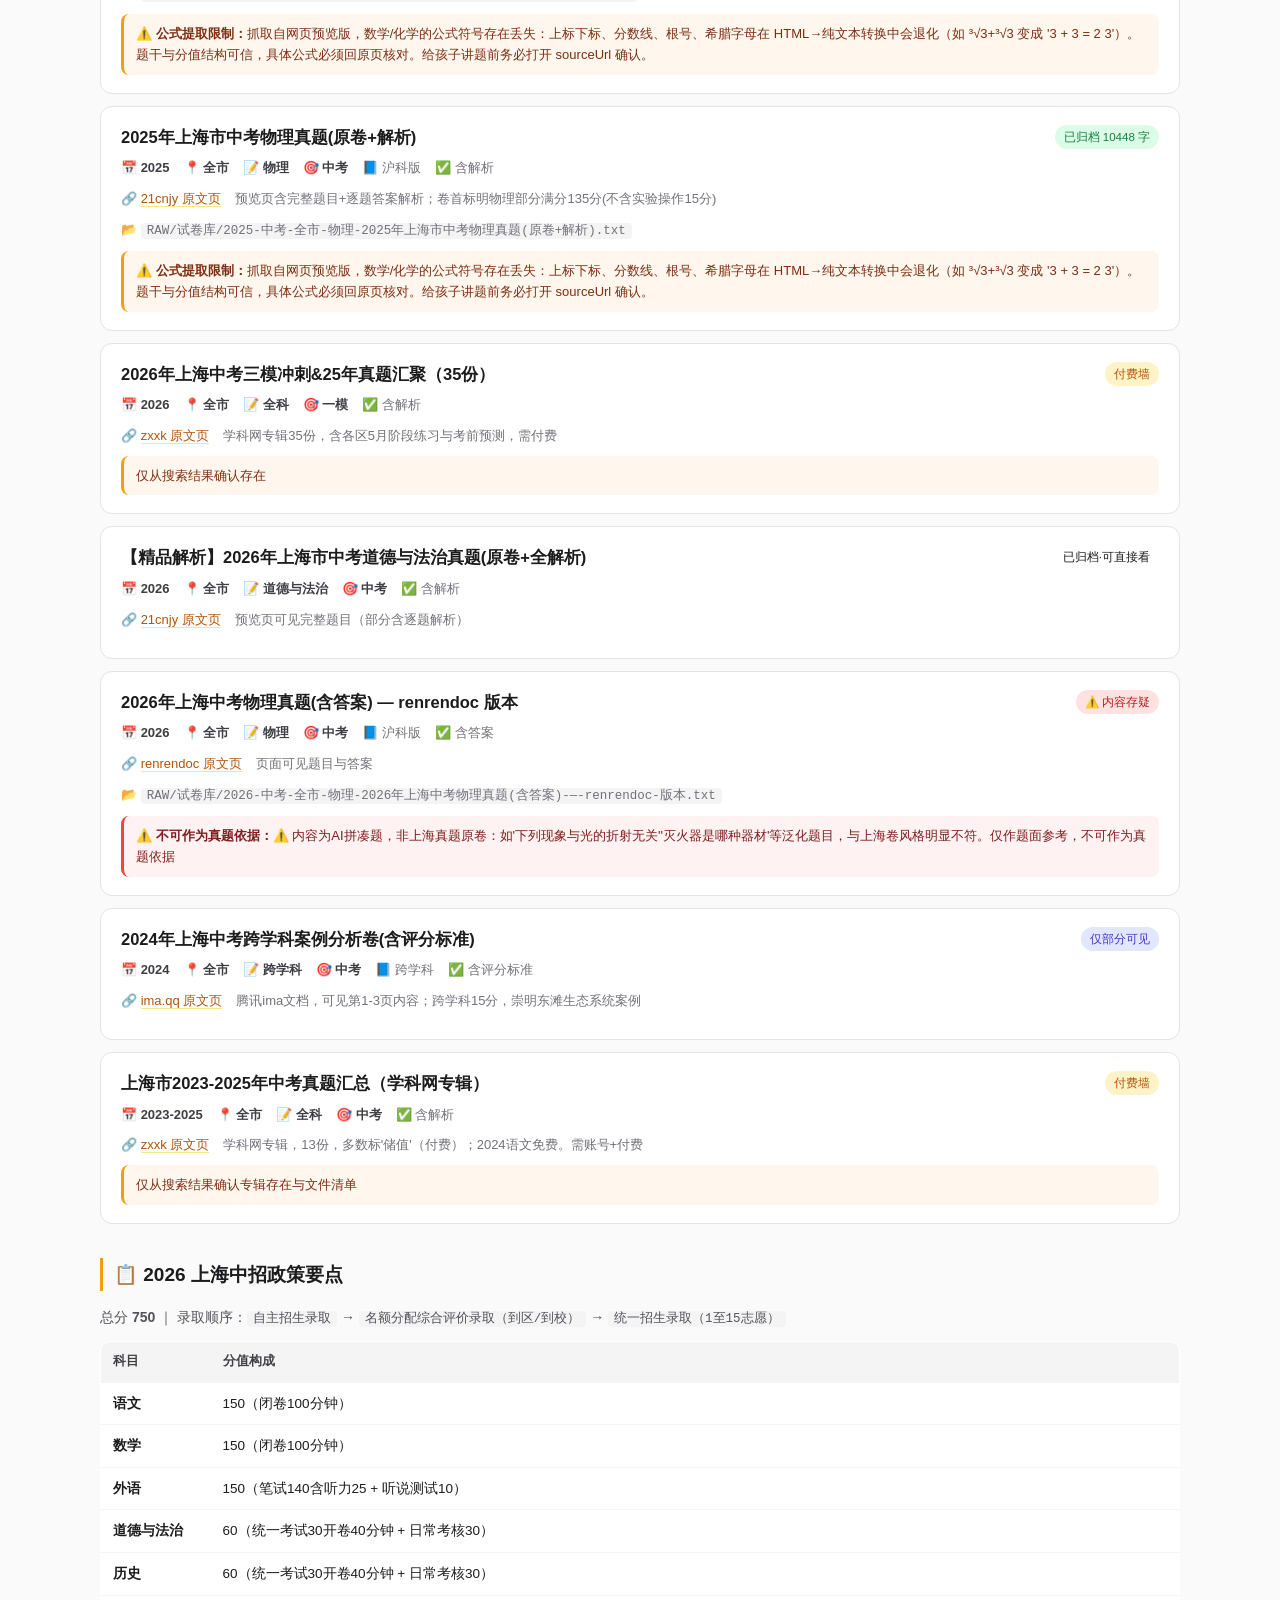
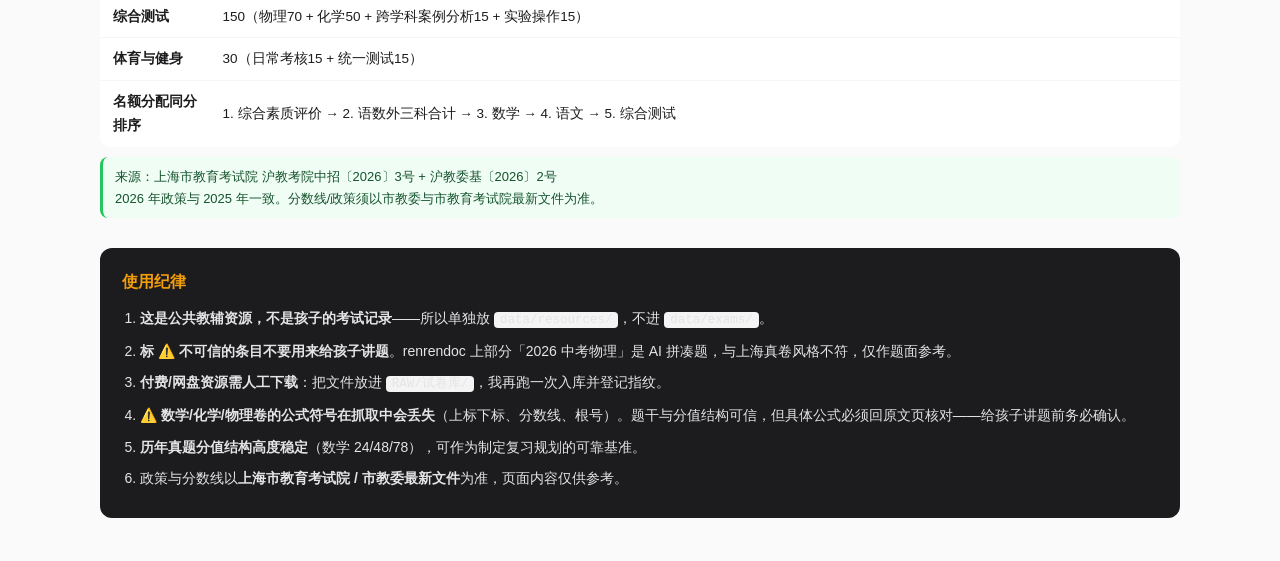
==== commit 46c22d90: "内容更新：讲义 3 份，工具 3 个" ====
--- a/docs/实战表/上海试卷地图.html
+++ b/docs/实战表/上海试卷地图.html
@@ -105,7 +105,7 @@
   "discipline": "索引只记可核实元数据；题目内容一律来自实际抓取，不编造。",
   "extractionLimits": "抓取自网页预览版，数学/化学的**公式符号存在丢失**：上标下标、分数线、根号、希腊字母在 HTML→纯文本转换中会退化（如 ³√3+³√3 变成 '3 + 3 = 2 3'）。**题干与分值结构可信，具体公式必须回原页核对**。给孩子讲题前务必打开 sourceUrl 确认。",
   "limitAffected": 8,
-  "updated": "2026-10-03"
+  "updated": "2026-10-03 23:20"
  },
  "shanghaiPolicy": {
   "总分": 750,
@@ -147,7 +147,8 @@
   "物理",
   "生物",
   "语文",
-  "跨学科"
+  "跨学科",
+  "道德与法治"
  ],
  "papers": [
   {
@@ -164,12 +165,12 @@
    "access": "open",
    "accessNote": "预览页可见完整题目（部分含逐题解析）",
    "curriculumNote": "沪教版五四制",
-   "trusthLevel": "medium",
    "trustNote": "含知识点标注与解析，题目可信；公式符号可能有损，需回原页核对",
    "hasAnswer": "含解析",
    "rawFile": null,
    "chars": 0,
-   "fetchedAt": null
+   "fetchedAt": null,
+   "trustLevel": "medium"
   },
   {
    "id": "sh-2022-zk-math",
@@ -185,7 +186,6 @@
    "access": "open",
    "accessNote": "预览页可见完整题目（部分含逐题解析）",
    "curriculumNote": "沪教版五四制",
-   "trusthLevel": "medium",
    "trustNote": "含知识点标注与解析，题目可信；公式符号可能有损，需回原页核对",
    "hasAnswer": "含解析",
    "rawFile": null,
@@ -205,7 +205,8 @@
     "RAW/试卷库/原卷扫描/sh-2022-zk-math-p10.png"
    ],
    "pagesComplete": false,
-   "imageNote": "平台公开预览10页，非完整原卷；完整原卷需付费/网盘"
+   "imageNote": "平台公开预览10页，非完整原卷；完整原卷需付费/网盘",
+   "trustLevel": "medium"
   },
   {
    "id": "sh-2022-zk-math-w",
@@ -221,7 +222,6 @@
    "access": "open",
    "accessNote": "预览页可见完整题目（部分含逐题解析）",
    "curriculumNote": "沪教版五四制",
-   "trusthLevel": "medium",
    "trustNote": "含知识点标注与解析，题目可信；公式符号可能有损，需回原页核对",
    "hasAnswer": "含解析",
    "rawFile": null,
@@ -234,7 +234,8 @@
     "RAW/试卷库/原卷扫描/sh-2022-zk-math-w-p03.png"
    ],
    "pagesComplete": false,
-   "imageNote": "平台公开预览3页，非完整原卷；完整原卷需付费/网盘"
+   "imageNote": "平台公开预览3页，非完整原卷；完整原卷需付费/网盘",
+   "trustLevel": "medium"
   },
   {
    "id": "sh-2023-zk-math",
@@ -248,7 +249,6 @@
    "access": "open",
    "accessNote": "预览页含完整题目与卷首考生注意",
    "curriculumNote": "沪教版五四制",
-   "trusthLevel": "high",
    "trustNote": "含完整卷首说明（100分钟/满分150/共4页），真实真题",
    "hasAnswer": "无答案",
    "rawFile": "RAW/试卷库/2023-中考-全市-数学-2023年上海市初中学业水平考试数学试卷.txt",
@@ -263,7 +263,8 @@
     "RAW/试卷库/原卷扫描/sh-2023-zk-math-p02.png"
    ],
    "pagesComplete": false,
-   "imageNote": "平台公开预览2页，非完整原卷；完整原卷需付费/网盘"
+   "imageNote": "平台公开预览2页，非完整原卷；完整原卷需付费/网盘",
+   "trustLevel": "high"
   },
   {
    "id": "sh-2024-ermo-physics-collection",
@@ -277,12 +278,12 @@
    "access": "login",
    "accessNote": "二一组卷网试卷库，覆盖静安/黄浦/嘉定/宝山/青浦/闵行/杨浦等区，可按区筛选；下载需登录",
    "curriculumNote": "",
-   "trusthLevel": "unverified",
    "trustNote": "已确认覆盖区与题量（每卷20题左右）",
    "hasAnswer": "含答案",
    "rawFile": null,
    "chars": 0,
-   "fetchedAt": null
+   "fetchedAt": null,
+   "trustLevel": "unverified"
   },
   {
    "id": "sh-2024-zk-math",
@@ -296,7 +297,6 @@
    "access": "preview",
    "accessNote": "mip 页仅渲染前段（1257字），完整 25 题需登录查看",
    "curriculumNote": "沪教版五四制",
-   "trusthLevel": "high",
    "trustNote": "分值结构与2025年完全一致（24/48/78），符合沪教版五四制命题稳定性",
    "hasAnswer": "含部分答案",
    "rawFile": "RAW/试卷库/2024-中考-全市-数学-2024年上海市中考数学试题(含部分答案).txt",
@@ -305,7 +305,8 @@
    "fetchError": "The read operation timed out",
    "extractionLimit": "抓取自网页预览版，数学/化学的**公式符号存在丢失**：上标下标、分数线、根号、希腊字母在 HTML→纯文本转换中会退化（如 ³√3+³√3 变成 '3 + 3 = 2 3'）。**题干与分值结构可信，具体公式必须回原页核对**。给孩子讲题前务必打开 sourceUrl 确认。",
    "docId": "math",
-   "mipUrl": "https://mip.21cnjy.com/H/math.shtml"
+   "mipUrl": "https://mip.21cnjy.com/H/math.shtml",
+   "trustLevel": "high"
   },
   {
    "id": "sh-2025-ermo-all-districts",
@@ -319,12 +320,12 @@
    "access": "netdisk",
    "accessNote": "夸克网盘，含16区二模语文/数学/英语/物理/化学/跨学科/道法及答案，需人工转存",
    "curriculumNote": "",
-   "trusthLevel": "unverified",
    "trustNote": "已确认覆盖16区、含综合二模（化学/物理/跨学科分册）与答案，文件清单完整可见",
    "hasAnswer": "多数含答案",
    "rawFile": null,
    "chars": 0,
-   "fetchedAt": null
+   "fetchedAt": null,
+   "trustLevel": "unverified"
   },
   {
    "id": "sh-2025-yimo-math-collection",
@@ -338,12 +339,12 @@
    "access": "netdisk",
    "accessNote": "夸克网盘 https://pan.quark.cn/s/0e1409fa63c3 ，含16区一模+二模全科合集，需人工转存",
    "curriculumNote": "",
-   "trusthLevel": "unverified",
    "trustNote": "文件清单已确认（可见完整文件名），内容未核验",
    "hasAnswer": "部分含答案",
    "rawFile": null,
    "chars": 0,
-   "fetchedAt": null
+   "fetchedAt": null,
+   "trustLevel": "unverified"
   },
   {
    "id": "sh-2025-yimo-minhang-math",
@@ -357,7 +358,6 @@
    "access": "open",
    "accessNote": "预览页含题目（2025学年第一学期初三年级学业质量调研）",
    "curriculumNote": "沪教版五四制",
-   "trusthLevel": "high",
    "trustNote": "含向量、相似三角形、二次函数等上海特色考点，闵行区官方一模卷",
    "hasAnswer": "含答案",
    "rawFile": "RAW/试卷库/2025-一模-闵行区-数学-上海市闵行区2025-2026学年上学期九年级学业质量(一模)调研数学试题.txt",
@@ -374,7 +374,8 @@
     "RAW/试卷库/原卷扫描/sh-2025-yimo-minhang-math-p04.png"
    ],
    "pagesComplete": false,
-   "imageNote": "平台公开预览4页，非完整原卷；完整原卷需付费/网盘"
+   "imageNote": "平台公开预览4页，非完整原卷；完整原卷需付费/网盘",
+   "trustLevel": "high"
   },
   {
    "id": "sh-2025-yimo-xuhui-math",
@@ -388,7 +389,6 @@
    "access": "open",
    "accessNote": "预览页含题目（2024学年第一学期徐汇区学习能力诊断卷，2025.1）",
    "curriculumNote": "沪教版五四制",
-   "trusthLevel": "high",
    "trustNote": "徐汇区官方一模卷，含卷首说明与分值（100分钟/150分/25题）",
    "hasAnswer": "含答案",
    "rawFile": "RAW/试卷库/2025-一模-徐汇区-数学-2025届上海市徐汇区初三一模数学试卷(含答案).txt",
@@ -405,7 +405,8 @@
     "RAW/试卷库/原卷扫描/sh-2025-yimo-xuhui-math-p04.png"
    ],
    "pagesComplete": false,
-   "imageNote": "平台公开预览4页，非完整原卷；完整原卷需付费/网盘"
+   "imageNote": "平台公开预览4页，非完整原卷；完整原卷需付费/网盘",
+   "trustLevel": "high"
   },
   {
    "id": "sh-2025-zk-biology",
@@ -419,7 +420,6 @@
    "access": "open",
    "accessNote": "预览页含完整题目+逐题解析；选择题20题60分+简答题6题40分",
    "curriculumNote": "沪教版",
-   "trusthLevel": "high",
    "trustNote": "含崇明东滩/大自流盆地等上海本地情境题，符合上海命题特色",
    "hasAnswer": "含解析",
    "rawFile": "RAW/试卷库/2025-中考-全市-生物-2025年上海市中考生物试卷(含答案).txt",
@@ -436,7 +436,8 @@
     "RAW/试卷库/原卷扫描/sh-2025-zk-biology-p05.png"
    ],
    "pagesComplete": false,
-   "imageNote": "平台公开预览5页，非完整原卷；完整原卷需付费/网盘"
+   "imageNote": "平台公开预览5页，非完整原卷；完整原卷需付费/网盘",
+   "trustLevel": "high"
   },
   {
    "id": "sh-2025-zk-chemistry",
@@ -450,7 +451,6 @@
    "access": "open",
    "accessNote": "预览页含完整题目",
    "curriculumNote": "沪教版",
-   "trusthLevel": "medium",
    "trustNote": "题目真实但第1与第3题内容重复（'属于溶液'题出现两次），疑为整理错误，使用时需核对",
    "hasAnswer": "含解析",
    "rawFile": "RAW/试卷库/2025-中考-全市-化学-【精品解析】上海市2025年中考化学真题.txt",
@@ -472,7 +472,8 @@
     "RAW/试卷库/原卷扫描/sh-2025-zk-chemistry-p09.png"
    ],
    "pagesComplete": false,
-   "imageNote": "平台公开预览9页，非完整原卷；完整原卷需付费/网盘"
+   "imageNote": "平台公开预览9页，非完整原卷；完整原卷需付费/网盘",
+   "trustLevel": "medium"
   },
   {
    "id": "sh-2025-zk-chinese",
@@ -486,7 +487,6 @@
    "access": "open",
    "accessNote": "预览页含完整题目+答案解析；文言文阅读36分",
    "curriculumNote": "统编版",
-   "trusthLevel": "high",
    "trustNote": "原卷+解析，含《陋室铭》真实篇目，符合上海中考命题风格",
    "hasAnswer": "含解析",
    "rawFile": "RAW/试卷库/2025-中考-全市-语文-2025年上海市中考语文真题(原卷+解析).txt",
@@ -507,7 +507,8 @@
     "RAW/试卷库/原卷扫描/sh-2025-zk-chinese-p09.png"
    ],
    "pagesComplete": false,
-   "imageNote": "平台公开预览9页，非完整原卷；完整原卷需付费/网盘"
+   "imageNote": "平台公开预览9页，非完整原卷；完整原卷需付费/网盘",
+   "trustLevel": "high"
   },
   {
    "id": "sh-2025-zk-geography",
@@ -521,12 +522,12 @@
    "access": "open",
    "accessNote": "页面含完整试卷与参考答案",
    "curriculumNote": "沪教版",
-   "trusthLevel": "high",
    "trustNote": "含大自流 Basin 自流井模拟实验、故宫排水系统等真实考题，与上海地理中考一致",
    "hasAnswer": "含答案",
    "rawFile": "RAW/试卷库/2025-中考-全市-地理-2025年上海市初中学业水平考试地理试卷(含答案).txt",
    "chars": 5306,
-   "fetchedAt": "2026-10-02"
+   "fetchedAt": "2026-10-02",
+   "trustLevel": "high"
   },
   {
    "id": "sh-2025-zk-math",
@@ -540,7 +541,6 @@
    "access": "open",
    "accessNote": "预览页含完整题目文本与分值结构（选择24分/填空48分/解答78分）",
    "curriculumNote": "沪教版五四制",
-   "trusthLevel": "high",
    "trustNote": "含原卷题目、官方分值结构、明确卷首说明，与上海中考实卷一致",
    "hasAnswer": "含答案",
    "rawFile": "RAW/试卷库/2025-中考-全市-数学-2025年上海市中考数学真题试卷(含答案).txt",
@@ -558,7 +558,8 @@
     "RAW/试卷库/原卷扫描/sh-2025-zk-math-p05.png"
    ],
    "pagesComplete": false,
-   "imageNote": "平台公开预览5页，非完整原卷；完整原卷需付费/网盘"
+   "imageNote": "平台公开预览5页，非完整原卷；完整原卷需付费/网盘",
+   "trustLevel": "high"
   },
   {
    "id": "sh-2025-zk-physics",
@@ -572,7 +573,6 @@
    "access": "open",
    "accessNote": "预览页含完整题目+逐题答案解析；卷首标明物理部分满分135分(不含实验操作15分)",
    "curriculumNote": "沪科版",
-   "trusthLevel": "high",
    "trustNote": "原卷+解析齐全，含考生注意事项与分值说明",
    "hasAnswer": "含解析",
    "rawFile": "RAW/试卷库/2025-中考-全市-物理-2025年上海市中考物理真题(原卷+解析).txt",
@@ -592,7 +592,8 @@
     "RAW/试卷库/原卷扫描/sh-2025-zk-physics-p07.png"
    ],
    "pagesComplete": false,
-   "imageNote": "平台公开预览7页，非完整原卷；完整原卷需付费/网盘"
+   "imageNote": "平台公开预览7页，非完整原卷；完整原卷需付费/网盘",
+   "trustLevel": "high"
   },
   {
    "id": "sh-2026-sprint-collection",
@@ -606,12 +607,12 @@
    "access": "paywall",
    "accessNote": "学科网专辑35份，含各区5月阶段练习与考前预测，需付费",
    "curriculumNote": "",
-   "trusthLevel": "unverified",
    "trustNote": "仅从搜索结果确认存在",
    "hasAnswer": "含解析",
    "rawFile": null,
    "chars": 0,
-   "fetchedAt": null
+   "fetchedAt": null,
+   "trustLevel": "unverified"
   },
   {
    "id": "sh-2026-zk-daofa",
@@ -627,7 +628,6 @@
    "access": "open",
    "accessNote": "预览页可见完整题目（部分含逐题解析）",
    "curriculumNote": "",
-   "trusthLevel": "medium",
    "trustNote": "含知识点标注与解析，题目可信；公式符号可能有损，需回原页核对",
    "hasAnswer": "含解析",
    "rawFile": null,
@@ -641,7 +641,8 @@
     "RAW/试卷库/原卷扫描/sh-2026-zk-daofa-p04.png"
    ],
    "pagesComplete": false,
-   "imageNote": "平台公开预览4页，非完整原卷；完整原卷需付费/网盘"
+   "imageNote": "平台公开预览4页，非完整原卷；完整原卷需付费/网盘",
+   "trustLevel": "medium"
   },
   {
    "id": "sh-2026-zk-physics-renrendoc",
@@ -655,13 +656,13 @@
    "access": "open",
    "accessNote": "页面可见题目与答案",
    "curriculumNote": "沪科版",
-   "trusthLevel": "suspect",
    "trustNote": "⚠️ 内容为AI拼凑题，非上海真题原卷：如'下列现象与光的折射无关''灭火器是哪种器材'等泛化题目，与上海卷风格明显不符。仅作题面参考，不可作为真题依据",
    "hasAnswer": "含答案",
    "rawFile": "RAW/试卷库/2026-中考-全市-物理-2026年上海中考物理真题(含答案)-—-renrendoc-版本.txt",
    "chars": 6427,
    "fetchedAt": "2026-10-02",
-   "extractionLimit": "抓取自网页预览版，数学/化学的**公式符号存在丢失**：上标下标、分数线、根号、希腊字母在 HTML→纯文本转换中会退化（如 ³√3+³√3 变成 '3 + 3 = 2 3'）。**题干与分值结构可信，具体公式必须回原页核对**。给孩子讲题前务必打开 sourceUrl 确认。"
+   "extractionLimit": "抓取自网页预览版，数学/化学的**公式符号存在丢失**：上标下标、分数线、根号、希腊字母在 HTML→纯文本转换中会退化（如 ³√3+³√3 变成 '3 + 3 = 2 3'）。**题干与分值结构可信，具体公式必须回原页核对**。给孩子讲题前务必打开 sourceUrl 确认。",
+   "trustLevel": "suspect"
   },
   {
    "id": "sh-crossdisc-2024",
@@ -675,12 +676,12 @@
    "access": "preview",
    "accessNote": "腾讯ima文档，可见第1-3页内容；跨学科15分，崇明东滩生态系统案例",
    "curriculumNote": "跨学科",
-   "trusthLevel": "medium",
    "trustNote": "已看到完整评分标准（合理/不合理两种作答路径各2分，含5个示例答案），内容真实但仅部分页可见",
    "hasAnswer": "含评分标准",
    "rawFile": null,
    "chars": 0,
-   "fetchedAt": null
+   "fetchedAt": null,
+   "trustLevel": "medium"
   },
   {
    "id": "sh-zxxk-3year-collection",
@@ -694,12 +695,12 @@
    "access": "paywall",
    "accessNote": "学科网专辑，13份，多数标'储值'（付费）；2024语文免费。需账号+付费",
    "curriculumNote": "",
-   "trusthLevel": "unverified",
    "trustNote": "仅从搜索结果确认专辑存在与文件清单",
    "hasAnswer": "含解析",
    "rawFile": null,
    "chars": 0,
-   "fetchedAt": null
+   "fetchedAt": null,
+   "trustLevel": "unverified"
   }
  ]
 };
@@ -717,7 +718,7 @@
     <div class="stat"><b>${DATA.papers.filter(p=>p.rawFile).length}</b><span>全文已归档</span></div>
     <div class="stat"><b>${new Set(DATA.papers.filter(p=>p.region!=="16区合集"&&p.region!=="全市").map(p=>p.region)).size}</b><span>覆盖区</span></div>
     <div class="stat"><b>${DATA.subjects.filter(s=>s!=="全科").length}</b><span>科目</span></div>
-    <div class="stat"><b>${DATA.papers.filter(p=>p.trusthLevel==="suspect").length}</b><span>标注存疑</span></div>`;
+    <div class="stat"><b>${DATA.papers.filter(p=>p.trustLevel==="suspect").length}</b><span>标注存疑</span></div>`;
 
   const mk=(arr,key,el)=>document.getElementById(el).innerHTML=arr.map(v=>
     `<button class="fbtn ${f[key]===v?"on":""}" onclick="setF('${key}',${JSON.stringify(v)})">${v}</button>`).join("");
@@ -728,18 +729,18 @@
     if(f.x!=="全部"&&p.session!==f.x)return false;
     if(f.a==="已归档"&&!p.rawFile)return false;
     if(f.a==="需下载"&&p.rawFile)return false;
-    if(f.a==="存疑"&&p.trusthLevel!=="suspect")return false;
+    if(f.a==="存疑"&&p.trustLevel!=="suspect")return false;
     return true;
   });
 
   document.getElementById("list").innerHTML = list.length? list.map(p=>{
-    const badge = p.trusthLevel==="suspect"?'<span class="tag t-suspect">⚠️ 内容存疑</span>':
+    const badge = p.trustLevel==="suspect"?'<span class="tag t-suspect">⚠️ 内容存疑</span>':
       p.rawFile?`<span class="tag t-archived">已归档 ${p.chars} 字</span>`:
       `<span class="tag t-${p.access}">${accLabel[p.access]||p.access}</span>`;
-    const note = p.trusthLevel==="suspect"?`<div class="note note-sus"><b>⚠️ 不可作为真题依据：</b>${p.trustNote}</div>`:
+    const note = p.trustLevel==="suspect"?`<div class="note note-sus"><b>⚠️ 不可作为真题依据：</b>${p.trustNote}</div>`:
       p.extractionLimit?`<div class="note note-warn"><b>⚠️ 公式提取限制：</b>${p.extractionLimit.replace(/\*\*/g,"")}</div>`:
-      p.trusthLevel==="unverified"&&!p.rawFile?`<div class="note note-warn">${p.trustNote}</div>`:
-      p.trusthLevel==="medium"&&p.rawFile?`<div class="note note-warn"><b>使用提示：</b>${p.trustNote}</div>`:"";
+      p.trustLevel==="unverified"&&!p.rawFile?`<div class="note note-warn">${p.trustNote}</div>`:
+      p.trustLevel==="medium"&&p.rawFile?`<div class="note note-warn"><b>使用提示：</b>${p.trustNote}</div>`:"";
     return `<div class="card">
       <div class="ch"><div class="t">${p.title}</div>${badge}</div>
       <div class="meta">
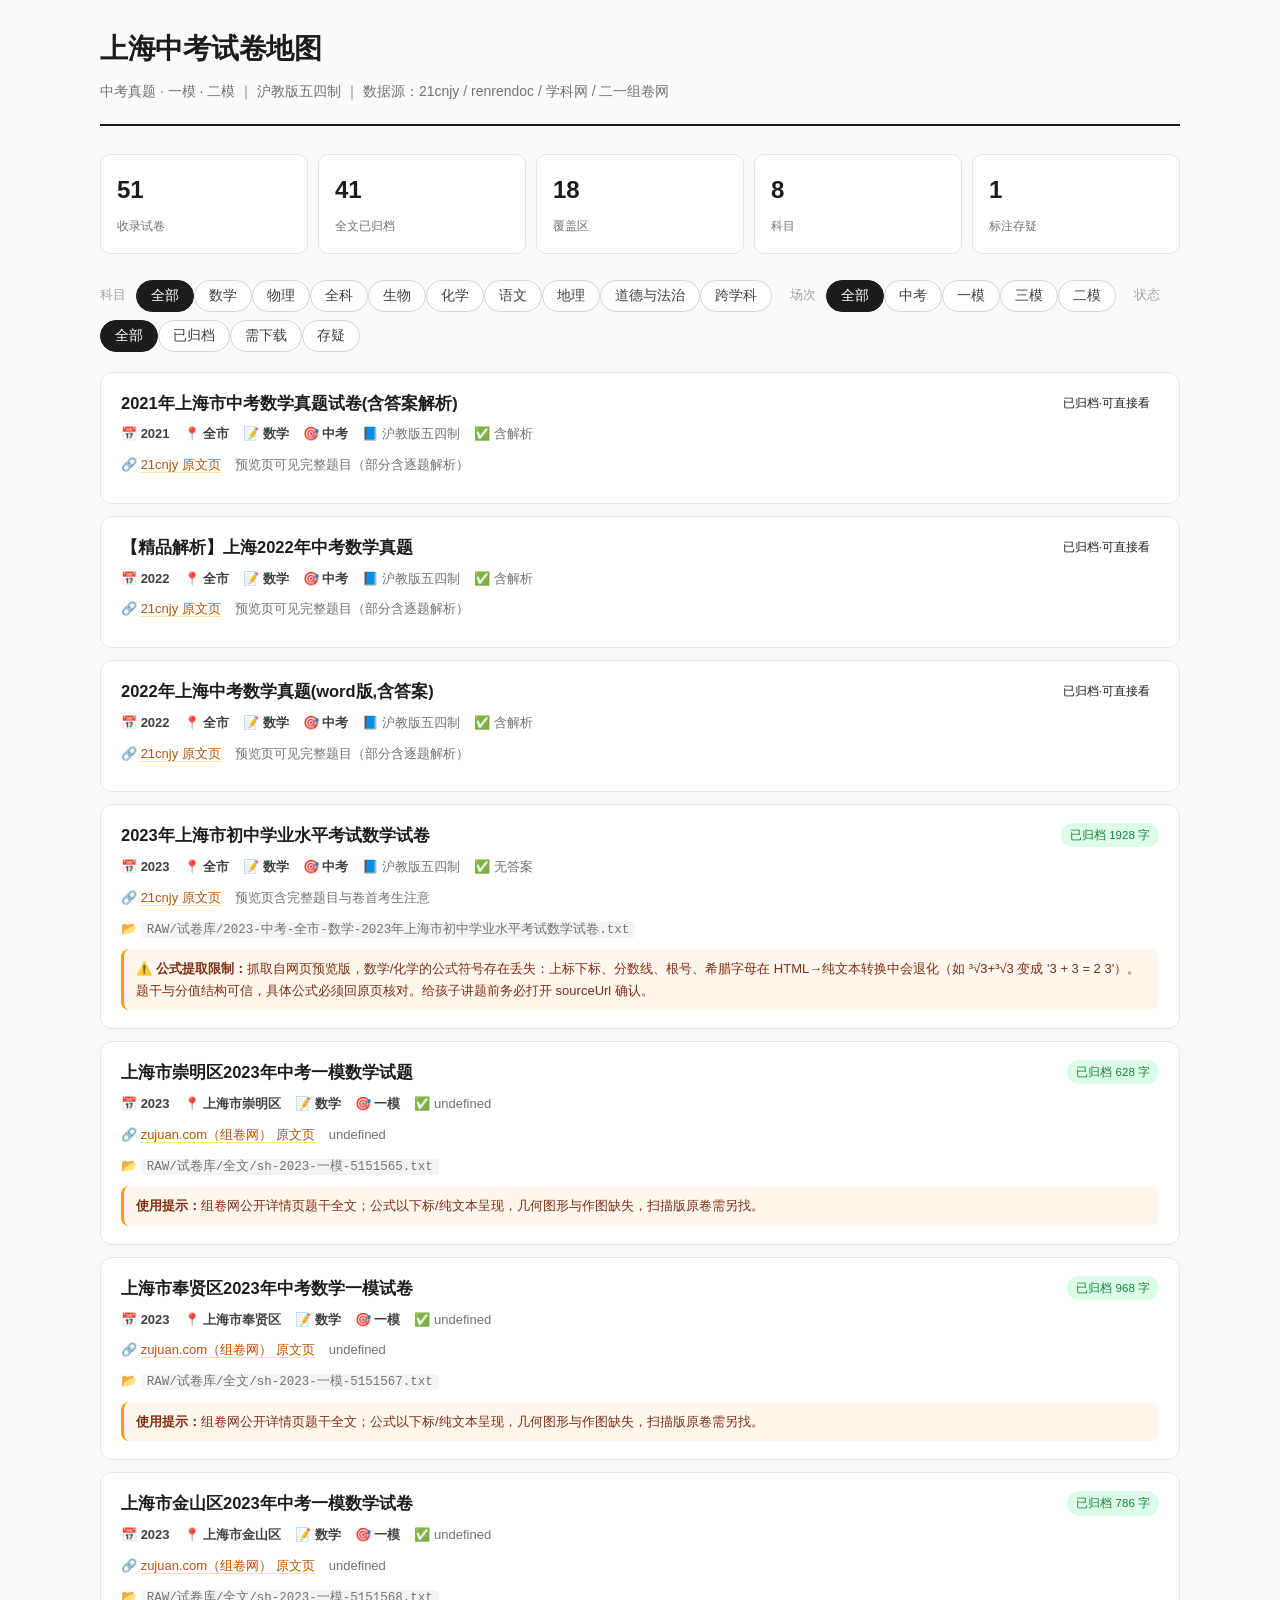
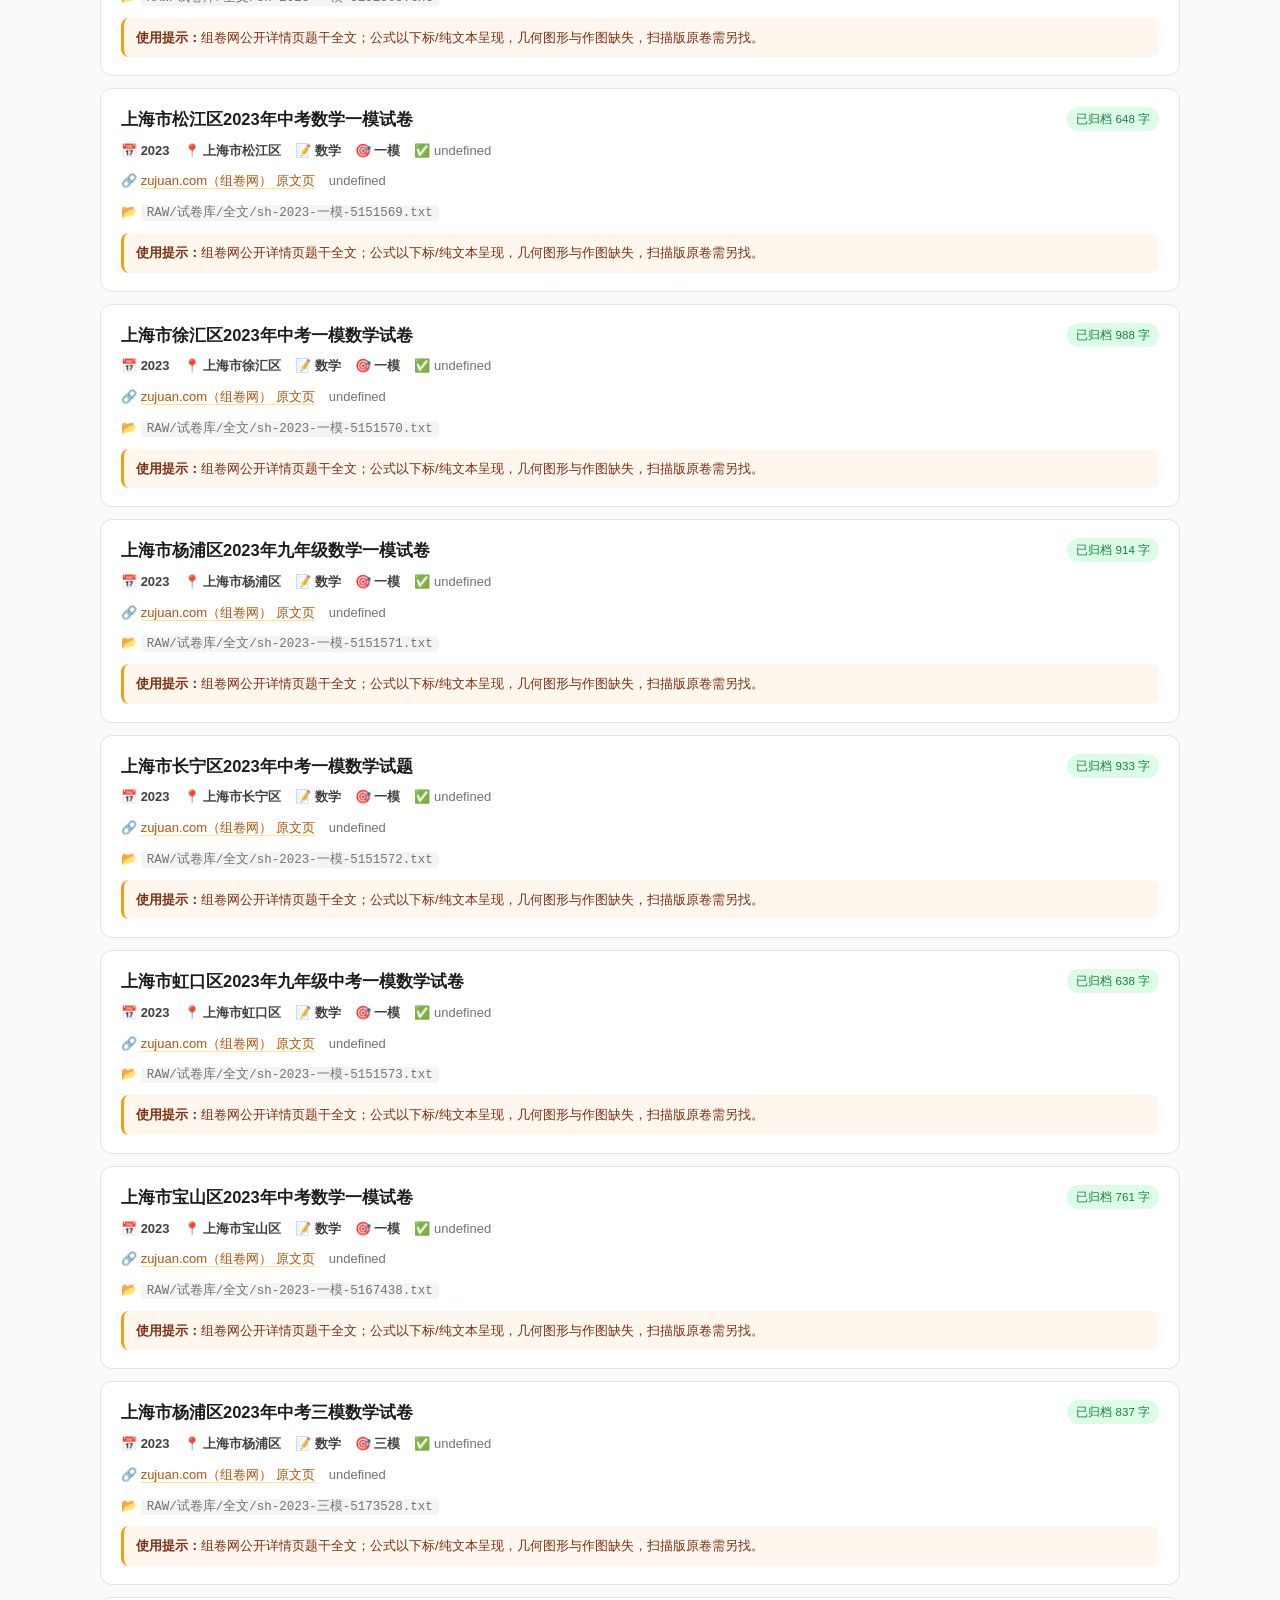
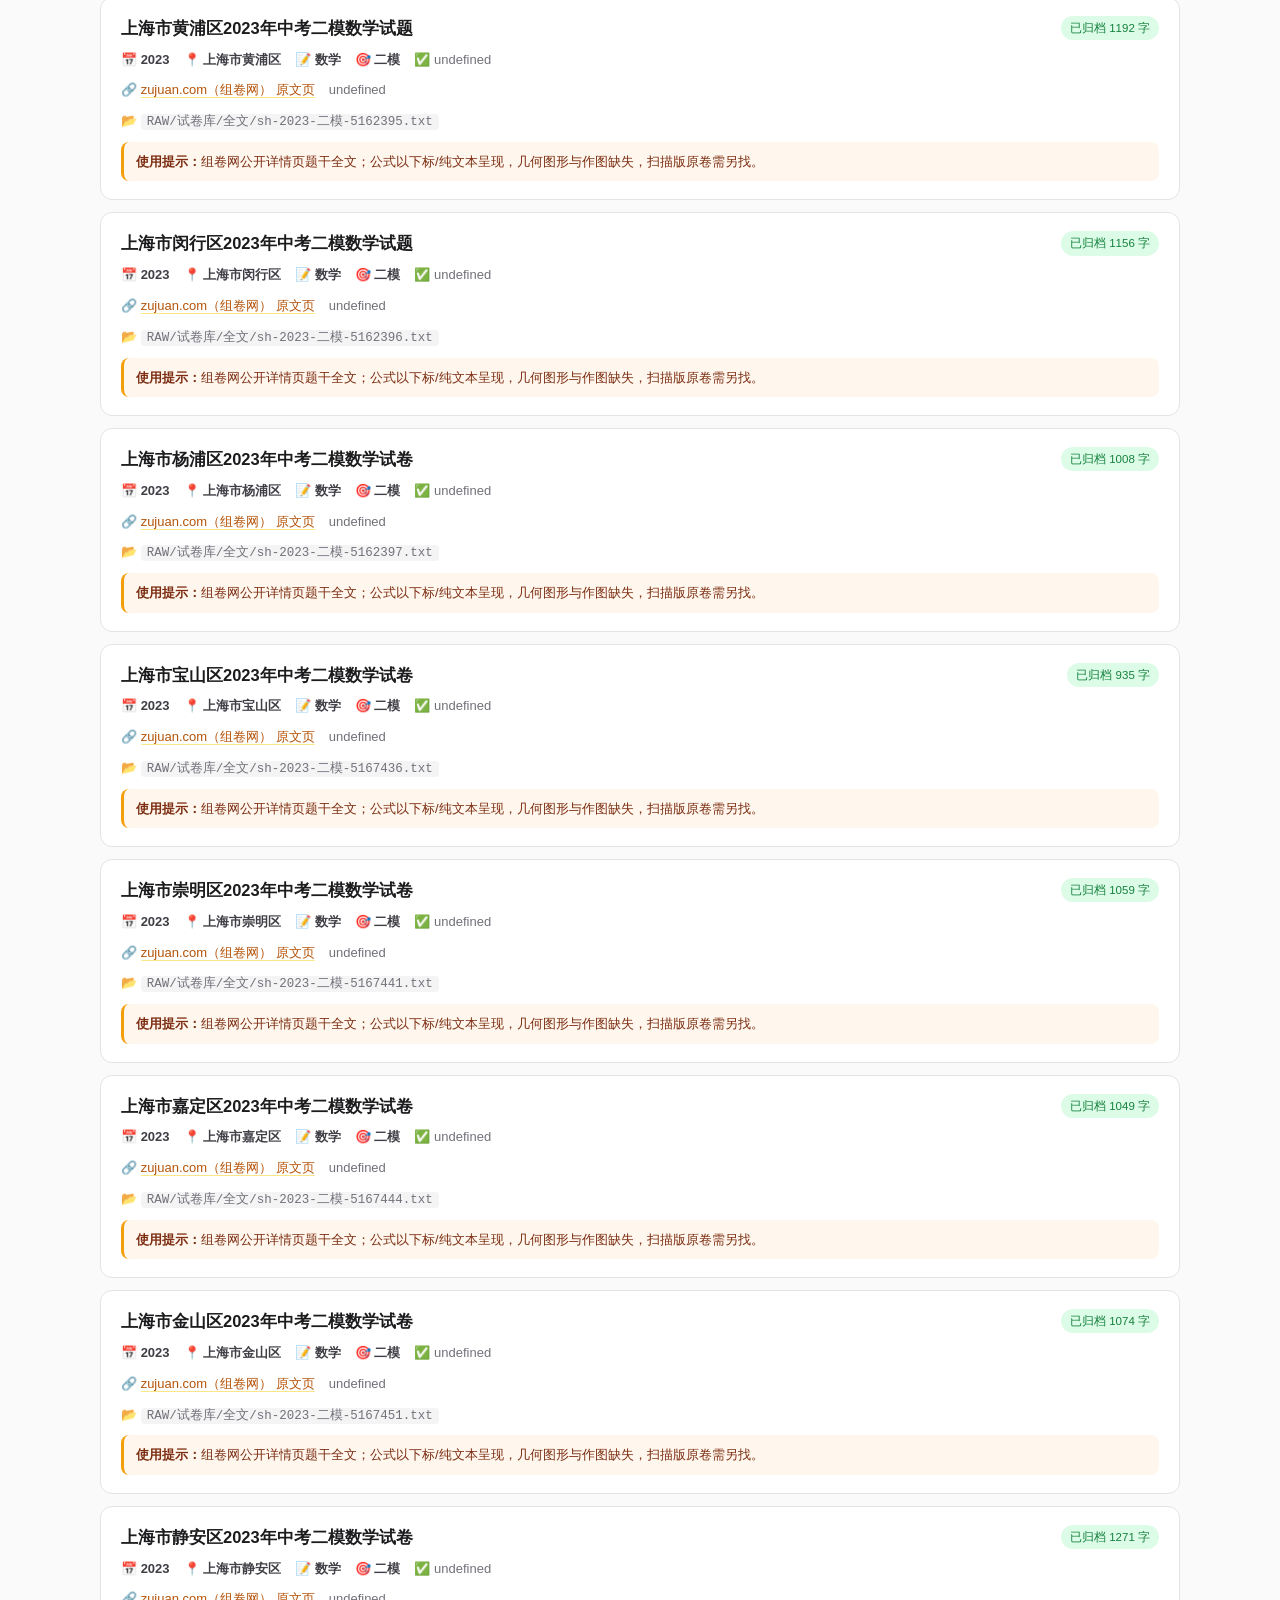
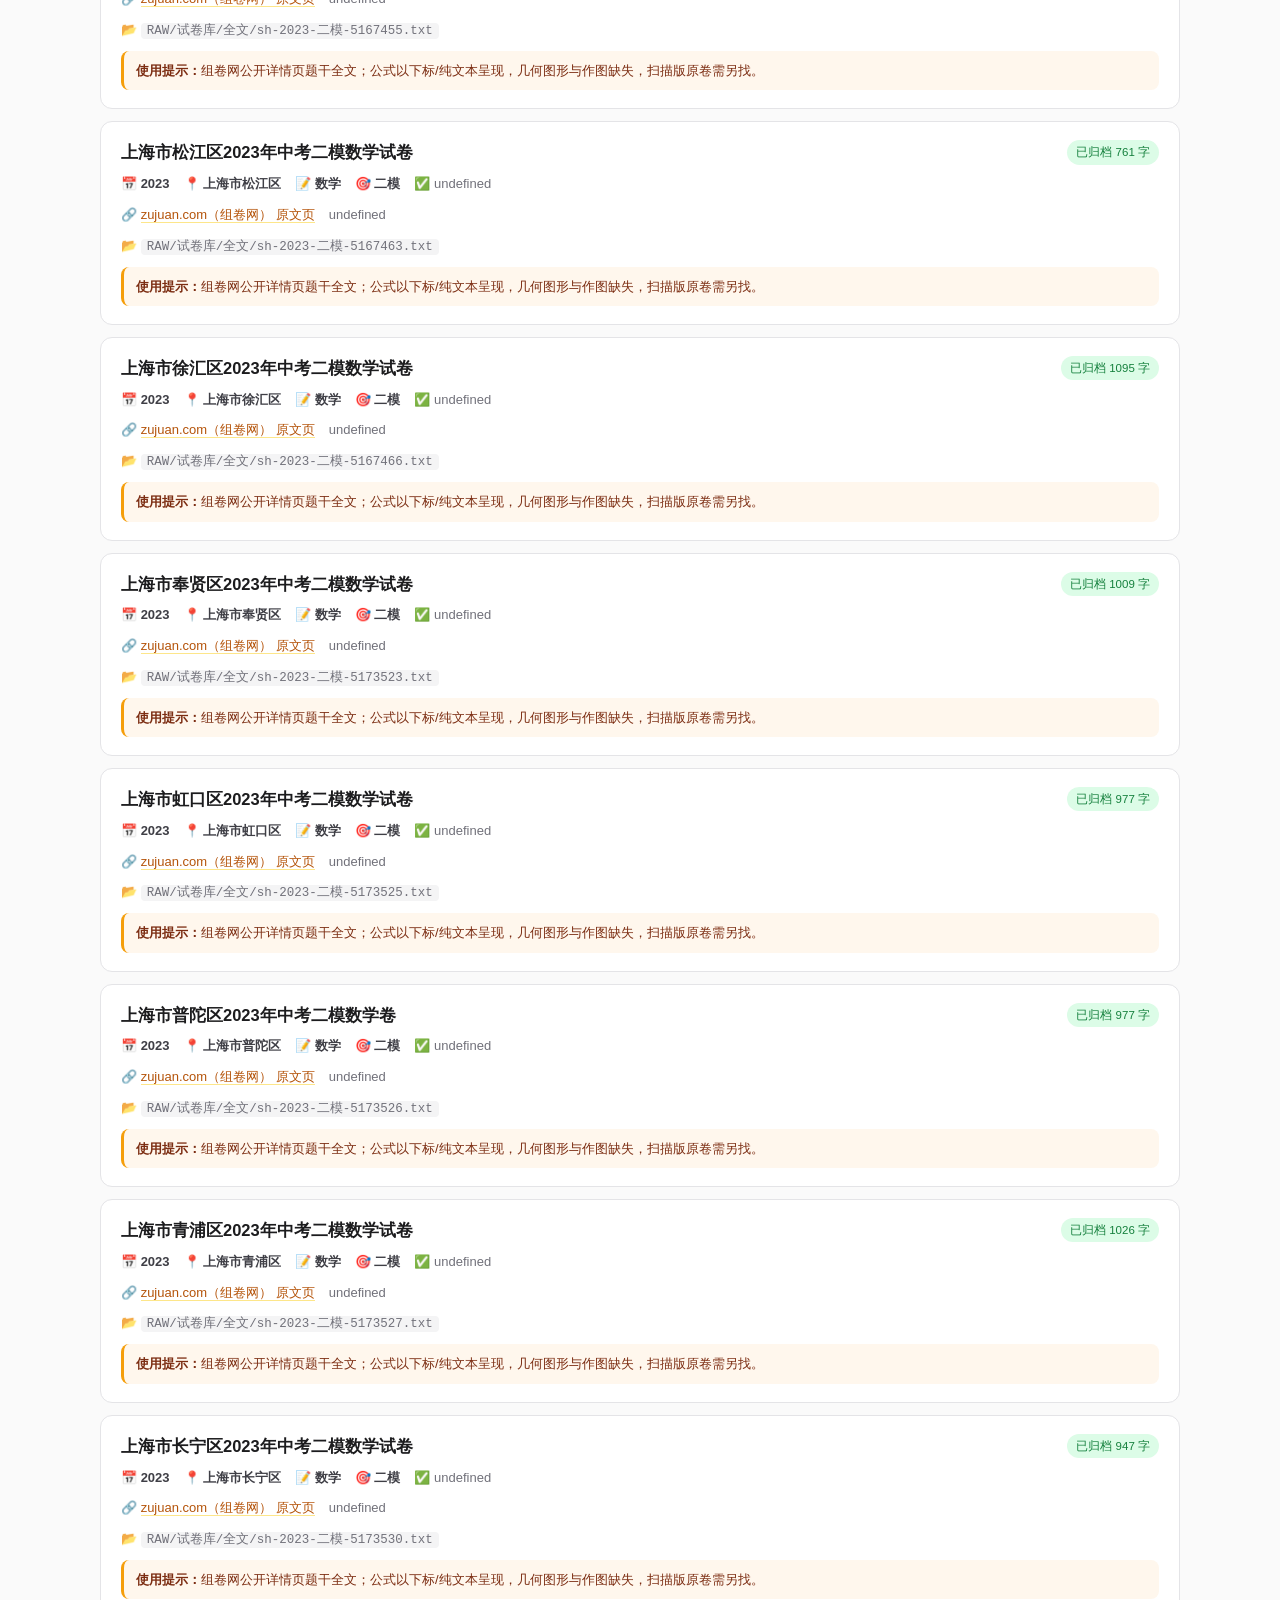
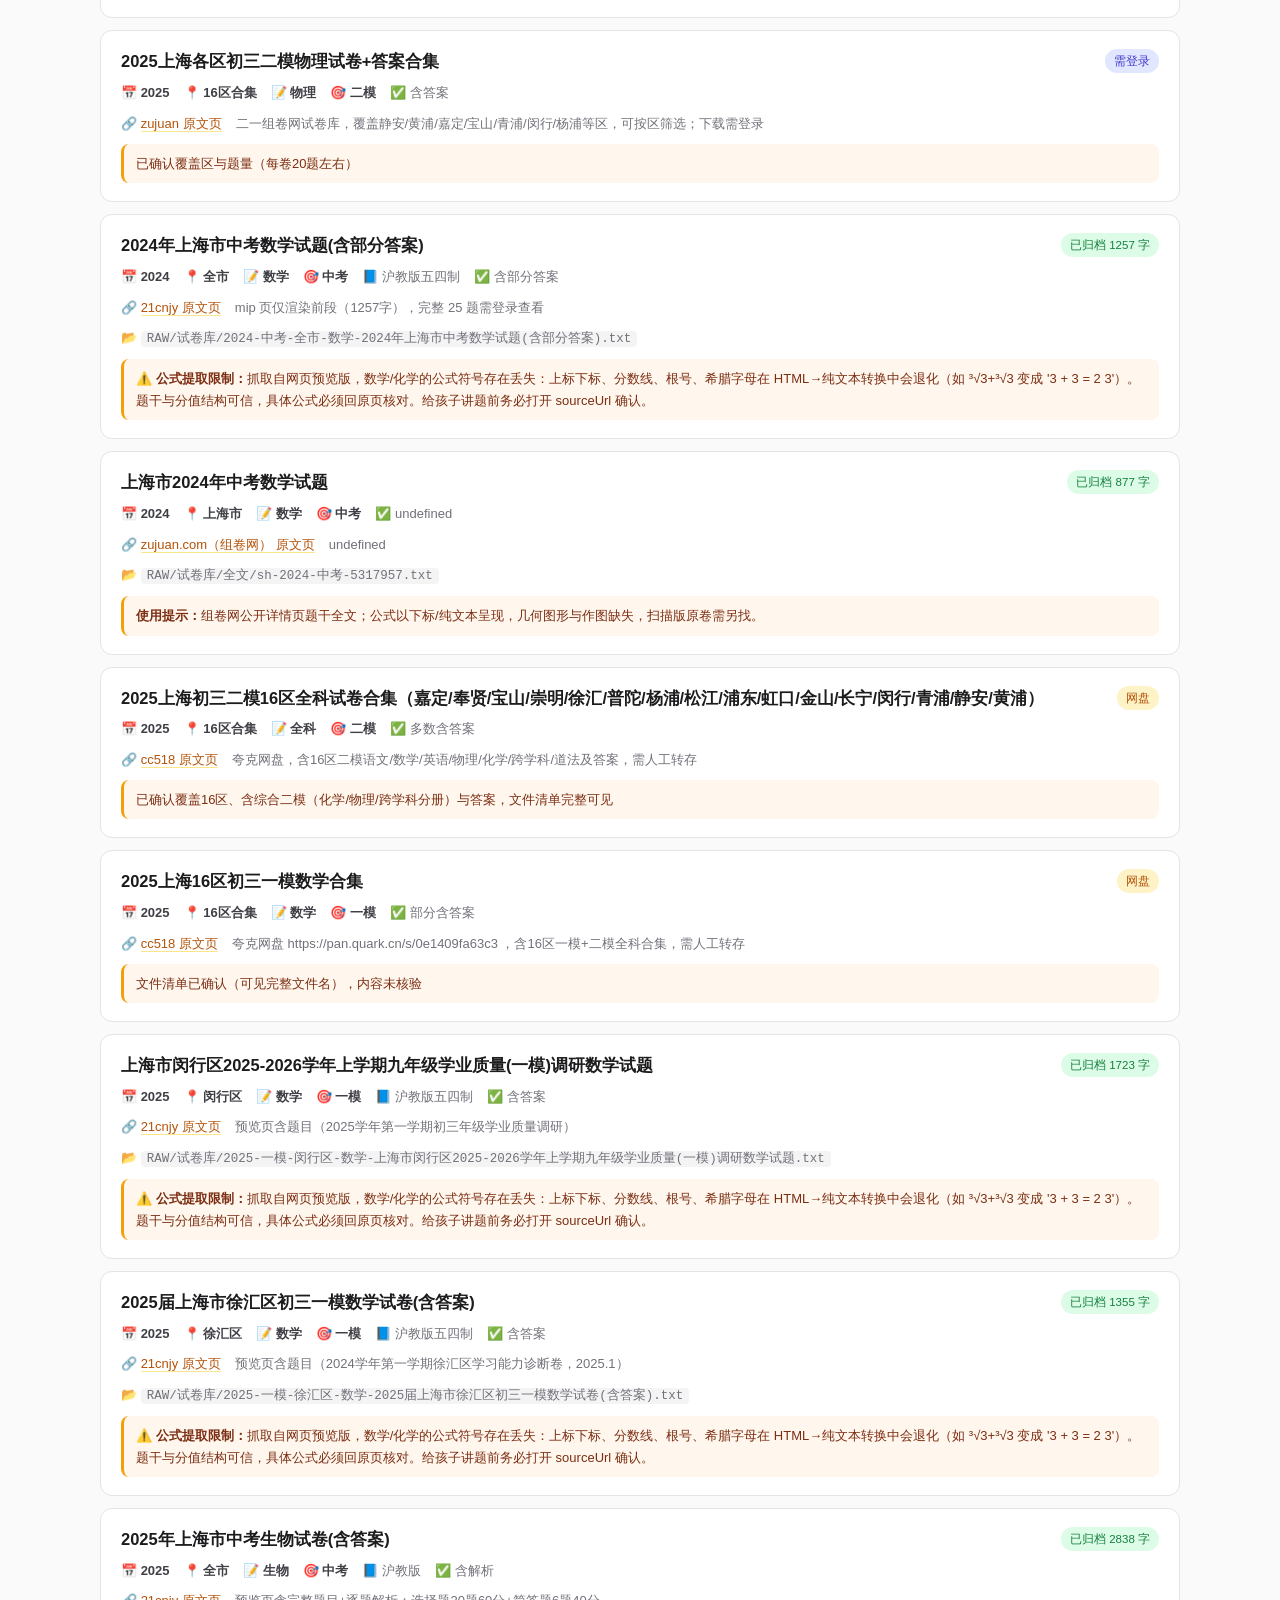
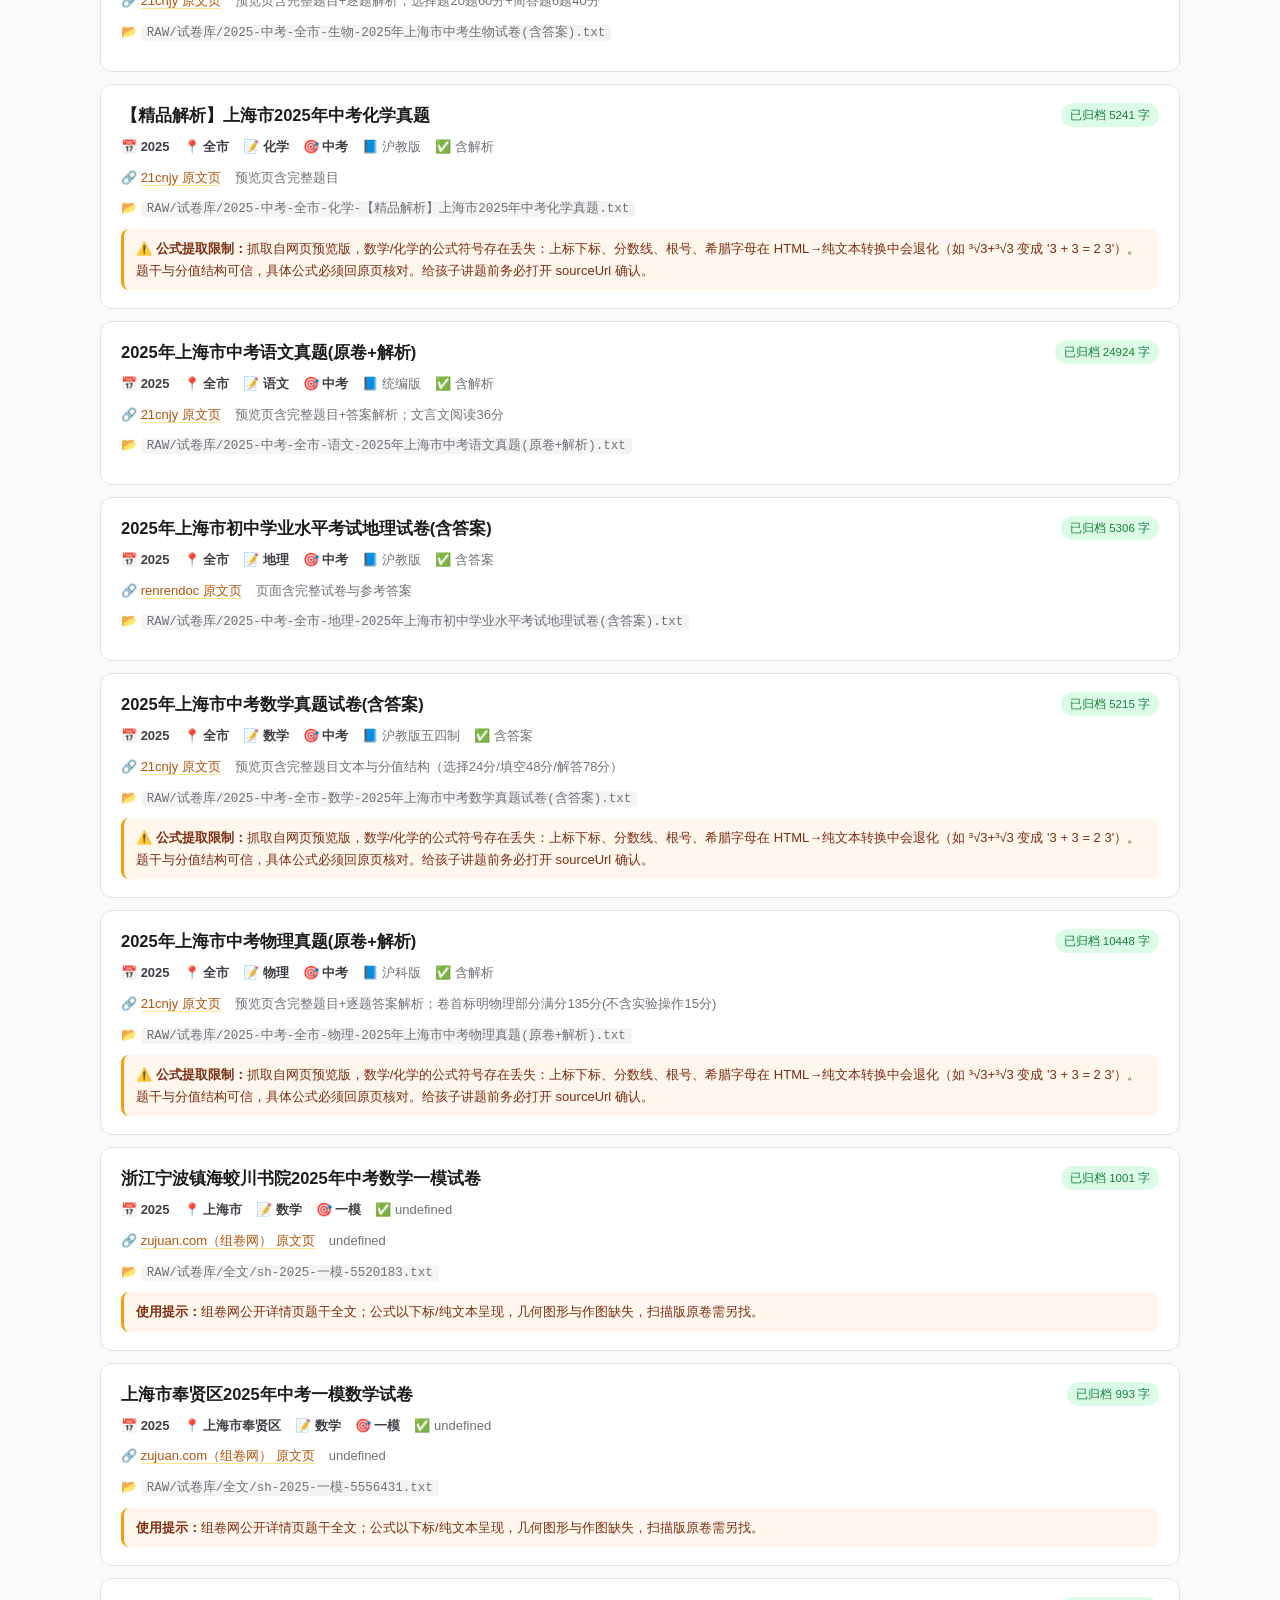
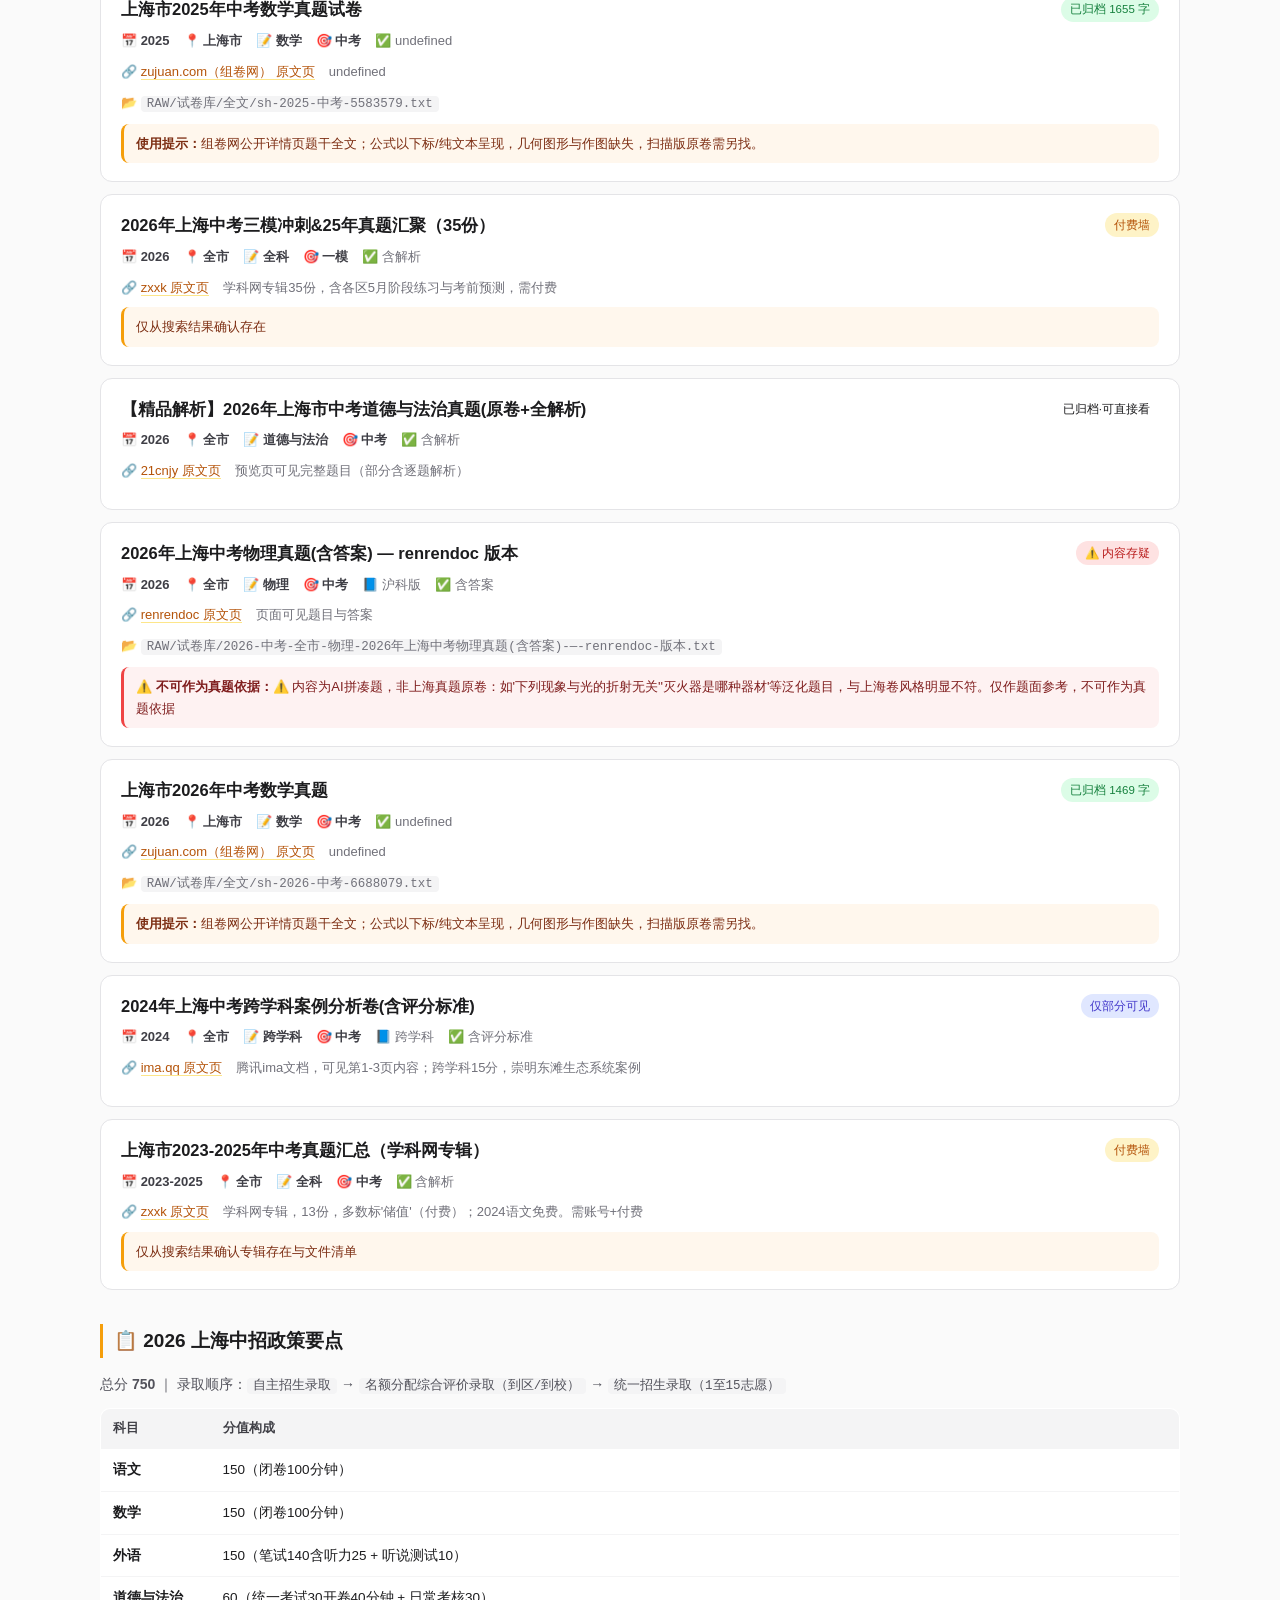
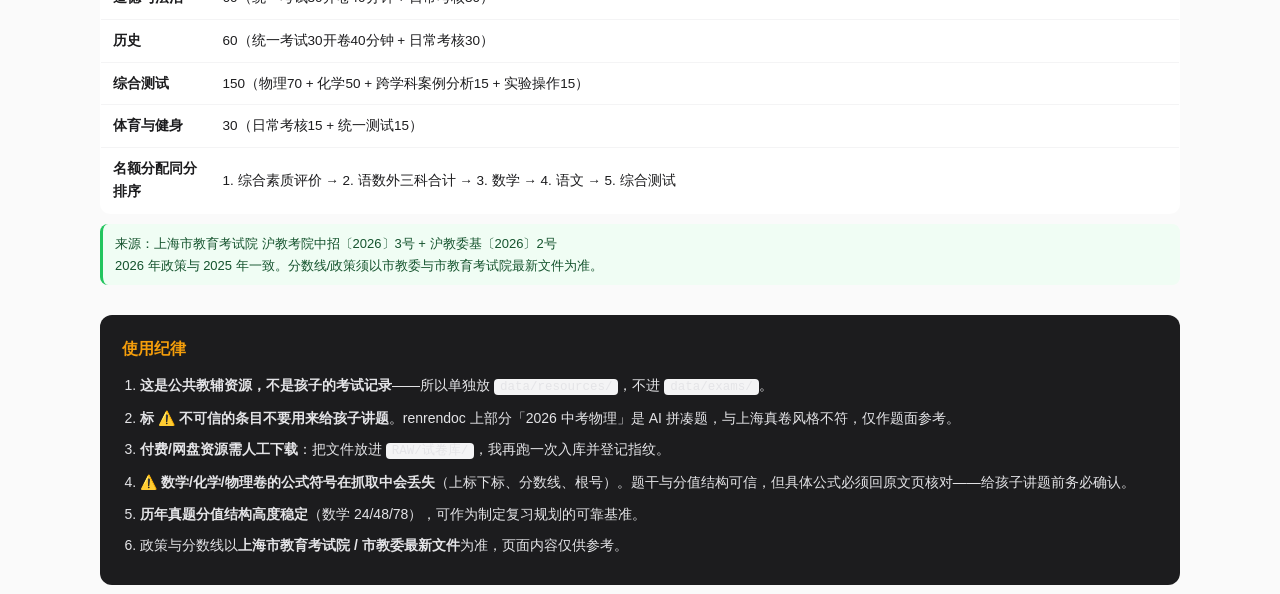
==== commit fc62f168: "fix(试卷库): 采集数学全科 + 补盘各年真题 + 修两处副本漂移 ## 用户指出的问题（取样偏差） 「其它年的原题卷没有么？咋全卡在 25 年的卷上了」 —— 我把「手上有的 2025」当成了「" ====
--- a/docs/实战表/上海试卷地图.html
+++ b/docs/实战表/上海试卷地图.html
@@ -95,9 +95,9 @@
   "schema": "resource-index.v1",
   "note": "上海市中考/一模/二模试卷资源索引。**这不是孩子参加过的考试记录**——公共教辅资源，不进 data/exams/。rawFile 指向已归档的公开可见全文；access=paywall/login 表示需人工到平台下载后放 RAW/试卷库/。",
   "created": "2026-10-02",
-  "count": 21,
+  "count": 51,
   "stats": {
-   "fetched": 11,
+   "fetched": 41,
    "metaOnly": 10,
    "failed": 0,
    "note": "由 papers 数组现算，非单次运行增量，三项之和恒等于 count：fetched=有 rawFile 的条数，failed=有 fetchError 的条数，metaOnly=其余（尚未抓取全文）"
@@ -105,7 +105,7 @@
   "discipline": "索引只记可核实元数据；题目内容一律来自实际抓取，不编造。",
   "extractionLimits": "抓取自网页预览版，数学/化学的**公式符号存在丢失**：上标下标、分数线、根号、希腊字母在 HTML→纯文本转换中会退化（如 ³√3+³√3 变成 '3 + 3 = 2 3'）。**题干与分值结构可信，具体公式必须回原页核对**。给孩子讲题前务必打开 sourceUrl 确认。",
   "limitAffected": 8,
-  "updated": "2026-10-03 23:20"
+  "updated": "2026-10-04"
  },
  "shanghaiPolicy": {
   "总分": 750,
@@ -135,6 +135,22 @@
  },
  "regions": [
   "16区合集",
+  "上海市",
+  "上海市嘉定区",
+  "上海市奉贤区",
+  "上海市宝山区",
+  "上海市崇明区",
+  "上海市徐汇区",
+  "上海市普陀区",
+  "上海市杨浦区",
+  "上海市松江区",
+  "上海市虹口区",
+  "上海市金山区",
+  "上海市长宁区",
+  "上海市闵行区",
+  "上海市青浦区",
+  "上海市静安区",
+  "上海市黄浦区",
   "全市",
   "徐汇区",
   "闵行区"
@@ -267,6 +283,506 @@
    "trustLevel": "high"
   },
   {
+   "id": "sh-2023-一模-5151565",
+   "year": 2023,
+   "session": "一模",
+   "region": "上海市崇明区",
+   "subject": "数学",
+   "title": "上海市崇明区2023年中考一模数学试题",
+   "paperKind": "中考模拟",
+   "sourceSite": "zujuan.com（组卷网）",
+   "sourceUrl": "https://www.zujuan.com/paper/view-5151565.shtml",
+   "paperId": "5151565",
+   "access": "preview",
+   "trustLevel": "medium",
+   "trustNote": "组卷网公开详情页题干全文；公式以下标/纯文本呈现，几何图形与作图缺失，扫描版原卷需另找。",
+   "rawFile": "RAW/试卷库/全文/sh-2023-一模-5151565.txt",
+   "chars": 628,
+   "questionSignals": 5,
+   "chid": 3,
+   "bodySha": "14ec13ff92ed0c47ece54797c81876374e13ababe5a3fe4e69f7a03caa6fc6e5"
+  },
+  {
+   "id": "sh-2023-一模-5151567",
+   "year": 2023,
+   "session": "一模",
+   "region": "上海市奉贤区",
+   "subject": "数学",
+   "title": "上海市奉贤区2023年中考数学一模试卷",
+   "paperKind": "中考模拟",
+   "sourceSite": "zujuan.com（组卷网）",
+   "sourceUrl": "https://www.zujuan.com/paper/view-5151567.shtml",
+   "paperId": "5151567",
+   "access": "preview",
+   "trustLevel": "medium",
+   "trustNote": "组卷网公开详情页题干全文；公式以下标/纯文本呈现，几何图形与作图缺失，扫描版原卷需另找。",
+   "rawFile": "RAW/试卷库/全文/sh-2023-一模-5151567.txt",
+   "chars": 968,
+   "questionSignals": 7,
+   "chid": 3,
+   "bodySha": "69a3cb40b8a7861001dc29a0071ea66129cdb6ea2492bb46074e1bd5a73b006c"
+  },
+  {
+   "id": "sh-2023-一模-5151568",
+   "year": 2023,
+   "session": "一模",
+   "region": "上海市金山区",
+   "subject": "数学",
+   "title": "上海市金山区2023年中考一模数学试卷",
+   "paperKind": "中考模拟",
+   "sourceSite": "zujuan.com（组卷网）",
+   "sourceUrl": "https://www.zujuan.com/paper/view-5151568.shtml",
+   "paperId": "5151568",
+   "access": "preview",
+   "trustLevel": "medium",
+   "trustNote": "组卷网公开详情页题干全文；公式以下标/纯文本呈现，几何图形与作图缺失，扫描版原卷需另找。",
+   "rawFile": "RAW/试卷库/全文/sh-2023-一模-5151568.txt",
+   "chars": 786,
+   "questionSignals": 11,
+   "chid": 3,
+   "bodySha": "9bd8162e43428e491909a7e88fae434471239f58a189e245fd9890b5dee1bfe9"
+  },
+  {
+   "id": "sh-2023-一模-5151569",
+   "year": 2023,
+   "session": "一模",
+   "region": "上海市松江区",
+   "subject": "数学",
+   "title": "上海市松江区2023年中考数学一模试卷",
+   "paperKind": "中考模拟",
+   "sourceSite": "zujuan.com（组卷网）",
+   "sourceUrl": "https://www.zujuan.com/paper/view-5151569.shtml",
+   "paperId": "5151569",
+   "access": "preview",
+   "trustLevel": "medium",
+   "trustNote": "组卷网公开详情页题干全文；公式以下标/纯文本呈现，几何图形与作图缺失，扫描版原卷需另找。",
+   "rawFile": "RAW/试卷库/全文/sh-2023-一模-5151569.txt",
+   "chars": 648,
+   "questionSignals": 7,
+   "chid": 3,
+   "bodySha": "6dce8b4590cc8a6cfcd2733c07390b83112b977bbcd8ba9bd7de7cfd9f941deb"
+  },
+  {
+   "id": "sh-2023-一模-5151570",
+   "year": 2023,
+   "session": "一模",
+   "region": "上海市徐汇区",
+   "subject": "数学",
+   "title": "上海市徐汇区2023年中考一模数学试卷",
+   "paperKind": "中考模拟",
+   "sourceSite": "zujuan.com（组卷网）",
+   "sourceUrl": "https://www.zujuan.com/paper/view-5151570.shtml",
+   "paperId": "5151570",
+   "access": "preview",
+   "trustLevel": "medium",
+   "trustNote": "组卷网公开详情页题干全文；公式以下标/纯文本呈现，几何图形与作图缺失，扫描版原卷需另找。",
+   "rawFile": "RAW/试卷库/全文/sh-2023-一模-5151570.txt",
+   "chars": 988,
+   "questionSignals": 13,
+   "chid": 3,
+   "bodySha": "21fbdab8967ef925de5727f79b186a4bd794d73f9477da292fc81921a4692f7a"
+  },
+  {
+   "id": "sh-2023-一模-5151571",
+   "year": 2023,
+   "session": "一模",
+   "region": "上海市杨浦区",
+   "subject": "数学",
+   "title": "上海市杨浦区2023年九年级数学一模试卷",
+   "paperKind": "中考模拟",
+   "sourceSite": "zujuan.com（组卷网）",
+   "sourceUrl": "https://www.zujuan.com/paper/view-5151571.shtml",
+   "paperId": "5151571",
+   "access": "preview",
+   "trustLevel": "medium",
+   "trustNote": "组卷网公开详情页题干全文；公式以下标/纯文本呈现，几何图形与作图缺失，扫描版原卷需另找。",
+   "rawFile": "RAW/试卷库/全文/sh-2023-一模-5151571.txt",
+   "chars": 914,
+   "questionSignals": 13,
+   "chid": 3,
+   "bodySha": "287640eeaa3ede7d071473607e2253b65259153286f3e702b49cec5e0f884836"
+  },
+  {
+   "id": "sh-2023-一模-5151572",
+   "year": 2023,
+   "session": "一模",
+   "region": "上海市长宁区",
+   "subject": "数学",
+   "title": "上海市长宁区2023年中考一模数学试题",
+   "paperKind": "中考模拟",
+   "sourceSite": "zujuan.com（组卷网）",
+   "sourceUrl": "https://www.zujuan.com/paper/view-5151572.shtml",
+   "paperId": "5151572",
+   "access": "preview",
+   "trustLevel": "medium",
+   "trustNote": "组卷网公开详情页题干全文；公式以下标/纯文本呈现，几何图形与作图缺失，扫描版原卷需另找。",
+   "rawFile": "RAW/试卷库/全文/sh-2023-一模-5151572.txt",
+   "chars": 933,
+   "questionSignals": 5,
+   "chid": 3,
+   "bodySha": "4eb09a7051b69762ad9d8948fca37c595143cbdaab24b77db0bbaecc3bef6504"
+  },
+  {
+   "id": "sh-2023-一模-5151573",
+   "year": 2023,
+   "session": "一模",
+   "region": "上海市虹口区",
+   "subject": "数学",
+   "title": "上海市虹口区2023年九年级中考一模数学试卷",
+   "paperKind": "中考模拟",
+   "sourceSite": "zujuan.com（组卷网）",
+   "sourceUrl": "https://www.zujuan.com/paper/view-5151573.shtml",
+   "paperId": "5151573",
+   "access": "preview",
+   "trustLevel": "medium",
+   "trustNote": "组卷网公开详情页题干全文；公式以下标/纯文本呈现，几何图形与作图缺失，扫描版原卷需另找。",
+   "rawFile": "RAW/试卷库/全文/sh-2023-一模-5151573.txt",
+   "chars": 638,
+   "questionSignals": 8,
+   "chid": 3,
+   "bodySha": "92caf44ce4f2f760465e338ba9227ccf06c2b8f9f3315bc1f10277f8e430e294"
+  },
+  {
+   "id": "sh-2023-一模-5167438",
+   "year": 2023,
+   "session": "一模",
+   "region": "上海市宝山区",
+   "subject": "数学",
+   "title": "上海市宝山区2023年中考数学一模试卷",
+   "paperKind": "中考模拟",
+   "sourceSite": "zujuan.com（组卷网）",
+   "sourceUrl": "https://www.zujuan.com/paper/view-5167438.shtml",
+   "paperId": "5167438",
+   "access": "preview",
+   "trustLevel": "medium",
+   "trustNote": "组卷网公开详情页题干全文；公式以下标/纯文本呈现，几何图形与作图缺失，扫描版原卷需另找。",
+   "rawFile": "RAW/试卷库/全文/sh-2023-一模-5167438.txt",
+   "chars": 761,
+   "questionSignals": 8,
+   "chid": 3,
+   "bodySha": "a13aa9555be5823c154b3c31d698a4018fbd0cb8a50218c6478b7e60e56976f1"
+  },
+  {
+   "id": "sh-2023-三模-5173528",
+   "year": 2023,
+   "session": "三模",
+   "region": "上海市杨浦区",
+   "subject": "数学",
+   "title": "上海市杨浦区2023年中考三模数学试卷",
+   "paperKind": "中考模拟",
+   "sourceSite": "zujuan.com（组卷网）",
+   "sourceUrl": "https://www.zujuan.com/paper/view-5173528.shtml",
+   "paperId": "5173528",
+   "access": "preview",
+   "trustLevel": "medium",
+   "trustNote": "组卷网公开详情页题干全文；公式以下标/纯文本呈现，几何图形与作图缺失，扫描版原卷需另找。",
+   "rawFile": "RAW/试卷库/全文/sh-2023-三模-5173528.txt",
+   "chars": 837,
+   "questionSignals": 10,
+   "chid": 3,
+   "bodySha": "e9f348f24b78208eece63b61abeb2a3e8a8d05b79db5a21a05052aea411ea1db"
+  },
+  {
+   "id": "sh-2023-二模-5162395",
+   "year": 2023,
+   "session": "二模",
+   "region": "上海市黄浦区",
+   "subject": "数学",
+   "title": "上海市黄浦区2023年中考二模数学试题",
+   "paperKind": "中考模拟",
+   "sourceSite": "zujuan.com（组卷网）",
+   "sourceUrl": "https://www.zujuan.com/paper/view-5162395.shtml",
+   "paperId": "5162395",
+   "access": "preview",
+   "trustLevel": "medium",
+   "trustNote": "组卷网公开详情页题干全文；公式以下标/纯文本呈现，几何图形与作图缺失，扫描版原卷需另找。",
+   "rawFile": "RAW/试卷库/全文/sh-2023-二模-5162395.txt",
+   "chars": 1192,
+   "questionSignals": 9,
+   "chid": 3,
+   "bodySha": "0d930b717685c4f08a569b1bc20da4fc9b6991ba9dca439ff0a3d29208889c50"
+  },
+  {
+   "id": "sh-2023-二模-5162396",
+   "year": 2023,
+   "session": "二模",
+   "region": "上海市闵行区",
+   "subject": "数学",
+   "title": "上海市闵行区2023年中考二模数学试题",
+   "paperKind": "中考模拟",
+   "sourceSite": "zujuan.com（组卷网）",
+   "sourceUrl": "https://www.zujuan.com/paper/view-5162396.shtml",
+   "paperId": "5162396",
+   "access": "preview",
+   "trustLevel": "medium",
+   "trustNote": "组卷网公开详情页题干全文；公式以下标/纯文本呈现，几何图形与作图缺失，扫描版原卷需另找。",
+   "rawFile": "RAW/试卷库/全文/sh-2023-二模-5162396.txt",
+   "chars": 1156,
+   "questionSignals": 6,
+   "chid": 3,
+   "bodySha": "74283b2dd2008c7a77b21f433653336fc3a66142237bfd5878f934ed7627e486"
+  },
+  {
+   "id": "sh-2023-二模-5162397",
+   "year": 2023,
+   "session": "二模",
+   "region": "上海市杨浦区",
+   "subject": "数学",
+   "title": "上海市杨浦区2023年中考二模数学试卷",
+   "paperKind": "中考模拟",
+   "sourceSite": "zujuan.com（组卷网）",
+   "sourceUrl": "https://www.zujuan.com/paper/view-5162397.shtml",
+   "paperId": "5162397",
+   "access": "preview",
+   "trustLevel": "medium",
+   "trustNote": "组卷网公开详情页题干全文；公式以下标/纯文本呈现，几何图形与作图缺失，扫描版原卷需另找。",
+   "rawFile": "RAW/试卷库/全文/sh-2023-二模-5162397.txt",
+   "chars": 1008,
+   "questionSignals": 9,
+   "chid": 3,
+   "bodySha": "f66c1fec0c7316aa18dbb9f6cfe432d7263ad6bc97bec55393045a6257b454ac"
+  },
+  {
+   "id": "sh-2023-二模-5167436",
+   "year": 2023,
+   "session": "二模",
+   "region": "上海市宝山区",
+   "subject": "数学",
+   "title": "上海市宝山区2023年中考二模数学试卷",
+   "paperKind": "中考模拟",
+   "sourceSite": "zujuan.com（组卷网）",
+   "sourceUrl": "https://www.zujuan.com/paper/view-5167436.shtml",
+   "paperId": "5167436",
+   "access": "preview",
+   "trustLevel": "medium",
+   "trustNote": "组卷网公开详情页题干全文；公式以下标/纯文本呈现，几何图形与作图缺失，扫描版原卷需另找。",
+   "rawFile": "RAW/试卷库/全文/sh-2023-二模-5167436.txt",
+   "chars": 935,
+   "questionSignals": 6,
+   "chid": 3,
+   "bodySha": "9bd29cc5368030510843df8ec2638c09073d522bc82d501af61228b532b5982d"
+  },
+  {
+   "id": "sh-2023-二模-5167441",
+   "year": 2023,
+   "session": "二模",
+   "region": "上海市崇明区",
+   "subject": "数学",
+   "title": "上海市崇明区2023年中考二模数学试卷",
+   "paperKind": "中考模拟",
+   "sourceSite": "zujuan.com（组卷网）",
+   "sourceUrl": "https://www.zujuan.com/paper/view-5167441.shtml",
+   "paperId": "5167441",
+   "access": "preview",
+   "trustLevel": "medium",
+   "trustNote": "组卷网公开详情页题干全文；公式以下标/纯文本呈现，几何图形与作图缺失，扫描版原卷需另找。",
+   "rawFile": "RAW/试卷库/全文/sh-2023-二模-5167441.txt",
+   "chars": 1059,
+   "questionSignals": 12,
+   "chid": 3,
+   "bodySha": "ba532318628995dbeca88038142b0cd95b00a18fd81e28ac78d6acfe7337357e"
+  },
+  {
+   "id": "sh-2023-二模-5167444",
+   "year": 2023,
+   "session": "二模",
+   "region": "上海市嘉定区",
+   "subject": "数学",
+   "title": "上海市嘉定区2023年中考二模数学试卷",
+   "paperKind": "中考模拟",
+   "sourceSite": "zujuan.com（组卷网）",
+   "sourceUrl": "https://www.zujuan.com/paper/view-5167444.shtml",
+   "paperId": "5167444",
+   "access": "preview",
+   "trustLevel": "medium",
+   "trustNote": "组卷网公开详情页题干全文；公式以下标/纯文本呈现，几何图形与作图缺失，扫描版原卷需另找。",
+   "rawFile": "RAW/试卷库/全文/sh-2023-二模-5167444.txt",
+   "chars": 1049,
+   "questionSignals": 6,
+   "chid": 3,
+   "bodySha": "938f2d272a961e6ceb21a2baa5e7aaa3784492a7783e791fb087a3fc9a17af5a"
+  },
+  {
+   "id": "sh-2023-二模-5167451",
+   "year": 2023,
+   "session": "二模",
+   "region": "上海市金山区",
+   "subject": "数学",
+   "title": "上海市金山区2023年中考二模数学试卷",
+   "paperKind": "中考模拟",
+   "sourceSite": "zujuan.com（组卷网）",
+   "sourceUrl": "https://www.zujuan.com/paper/view-5167451.shtml",
+   "paperId": "5167451",
+   "access": "preview",
+   "trustLevel": "medium",
+   "trustNote": "组卷网公开详情页题干全文；公式以下标/纯文本呈现，几何图形与作图缺失，扫描版原卷需另找。",
+   "rawFile": "RAW/试卷库/全文/sh-2023-二模-5167451.txt",
+   "chars": 1074,
+   "questionSignals": 6,
+   "chid": 3,
+   "bodySha": "04f4eedfada728619ae40a184b31d9899173c55f7aa0db55788d2e94a3de0780"
+  },
+  {
+   "id": "sh-2023-二模-5167455",
+   "year": 2023,
+   "session": "二模",
+   "region": "上海市静安区",
+   "subject": "数学",
+   "title": "上海市静安区2023年中考二模数学试卷",
+   "paperKind": "中考模拟",
+   "sourceSite": "zujuan.com（组卷网）",
+   "sourceUrl": "https://www.zujuan.com/paper/view-5167455.shtml",
+   "paperId": "5167455",
+   "access": "preview",
+   "trustLevel": "medium",
+   "trustNote": "组卷网公开详情页题干全文；公式以下标/纯文本呈现，几何图形与作图缺失，扫描版原卷需另找。",
+   "rawFile": "RAW/试卷库/全文/sh-2023-二模-5167455.txt",
+   "chars": 1271,
+   "questionSignals": 9,
+   "chid": 3,
+   "bodySha": "b86fb8afa1daf4eaa4a44f42d5bd56dee3274fd4aa47a29ab5f1d88c64da9609"
+  },
+  {
+   "id": "sh-2023-二模-5167463",
+   "year": 2023,
+   "session": "二模",
+   "region": "上海市松江区",
+   "subject": "数学",
+   "title": "上海市松江区2023年中考二模数学试卷",
+   "paperKind": "中考模拟",
+   "sourceSite": "zujuan.com（组卷网）",
+   "sourceUrl": "https://www.zujuan.com/paper/view-5167463.shtml",
+   "paperId": "5167463",
+   "access": "preview",
+   "trustLevel": "medium",
+   "trustNote": "组卷网公开详情页题干全文；公式以下标/纯文本呈现，几何图形与作图缺失，扫描版原卷需另找。",
+   "rawFile": "RAW/试卷库/全文/sh-2023-二模-5167463.txt",
+   "chars": 761,
+   "questionSignals": 7,
+   "chid": 3,
+   "bodySha": "513c52b67ca3304d4ff3b46daf7c91357b923f7a78e25a6a7e4c75f8cd68d2aa"
+  },
+  {
+   "id": "sh-2023-二模-5167466",
+   "year": 2023,
+   "session": "二模",
+   "region": "上海市徐汇区",
+   "subject": "数学",
+   "title": "上海市徐汇区2023年中考二模数学试卷",
+   "paperKind": "中考模拟",
+   "sourceSite": "zujuan.com（组卷网）",
+   "sourceUrl": "https://www.zujuan.com/paper/view-5167466.shtml",
+   "paperId": "5167466",
+   "access": "preview",
+   "trustLevel": "medium",
+   "trustNote": "组卷网公开详情页题干全文；公式以下标/纯文本呈现，几何图形与作图缺失，扫描版原卷需另找。",
+   "rawFile": "RAW/试卷库/全文/sh-2023-二模-5167466.txt",
+   "chars": 1095,
+   "questionSignals": 11,
+   "chid": 3,
+   "bodySha": "b49e8fcdbf65e8791f0c4c20b5ef5d9e4ea0ac7da81ec7ba1527b3869e9e8ff6"
+  },
+  {
+   "id": "sh-2023-二模-5173523",
+   "year": 2023,
+   "session": "二模",
+   "region": "上海市奉贤区",
+   "subject": "数学",
+   "title": "上海市奉贤区2023年中考二模数学试卷",
+   "paperKind": "中考模拟",
+   "sourceSite": "zujuan.com（组卷网）",
+   "sourceUrl": "https://www.zujuan.com/paper/view-5173523.shtml",
+   "paperId": "5173523",
+   "access": "preview",
+   "trustLevel": "medium",
+   "trustNote": "组卷网公开详情页题干全文；公式以下标/纯文本呈现，几何图形与作图缺失，扫描版原卷需另找。",
+   "rawFile": "RAW/试卷库/全文/sh-2023-二模-5173523.txt",
+   "chars": 1009,
+   "questionSignals": 5,
+   "chid": 3,
+   "bodySha": "a88044f234c6b1b28b77e10cbaa0745d98f476cdc3f8461ed58fb2bbf7b03a2c"
+  },
+  {
+   "id": "sh-2023-二模-5173525",
+   "year": 2023,
+   "session": "二模",
+   "region": "上海市虹口区",
+   "subject": "数学",
+   "title": "上海市虹口区2023年中考二模数学试卷",
+   "paperKind": "中考模拟",
+   "sourceSite": "zujuan.com（组卷网）",
+   "sourceUrl": "https://www.zujuan.com/paper/view-5173525.shtml",
+   "paperId": "5173525",
+   "access": "preview",
+   "trustLevel": "medium",
+   "trustNote": "组卷网公开详情页题干全文；公式以下标/纯文本呈现，几何图形与作图缺失，扫描版原卷需另找。",
+   "rawFile": "RAW/试卷库/全文/sh-2023-二模-5173525.txt",
+   "chars": 977,
+   "questionSignals": 4,
+   "chid": 3,
+   "bodySha": "c35647478ab325119dc9f1a37772abed374e5ea2533db1947ebfc0c9fe9728ed"
+  },
+  {
+   "id": "sh-2023-二模-5173526",
+   "year": 2023,
+   "session": "二模",
+   "region": "上海市普陀区",
+   "subject": "数学",
+   "title": "上海市普陀区2023年中考二模数学卷",
+   "paperKind": "中考模拟",
+   "sourceSite": "zujuan.com（组卷网）",
+   "sourceUrl": "https://www.zujuan.com/paper/view-5173526.shtml",
+   "paperId": "5173526",
+   "access": "preview",
+   "trustLevel": "medium",
+   "trustNote": "组卷网公开详情页题干全文；公式以下标/纯文本呈现，几何图形与作图缺失，扫描版原卷需另找。",
+   "rawFile": "RAW/试卷库/全文/sh-2023-二模-5173526.txt",
+   "chars": 977,
+   "questionSignals": 5,
+   "chid": 3,
+   "bodySha": "d69adb87f297bc51f4bed9e1f31bbc0d26d23fa9ab055fe25209c3777505fc01"
+  },
+  {
+   "id": "sh-2023-二模-5173527",
+   "year": 2023,
+   "session": "二模",
+   "region": "上海市青浦区",
+   "subject": "数学",
+   "title": "上海市青浦区2023年中考二模数学试卷",
+   "paperKind": "中考模拟",
+   "sourceSite": "zujuan.com（组卷网）",
+   "sourceUrl": "https://www.zujuan.com/paper/view-5173527.shtml",
+   "paperId": "5173527",
+   "access": "preview",
+   "trustLevel": "medium",
+   "trustNote": "组卷网公开详情页题干全文；公式以下标/纯文本呈现，几何图形与作图缺失，扫描版原卷需另找。",
+   "rawFile": "RAW/试卷库/全文/sh-2023-二模-5173527.txt",
+   "chars": 1026,
+   "questionSignals": 12,
+   "chid": 3,
+   "bodySha": "3e3d633dc4bd3496a7064ae86a0b28aba51981142694cbb6a110d8178e892d81"
+  },
+  {
+   "id": "sh-2023-二模-5173530",
+   "year": 2023,
+   "session": "二模",
+   "region": "上海市长宁区",
+   "subject": "数学",
+   "title": "上海市长宁区2023年中考二模数学试卷",
+   "paperKind": "中考模拟",
+   "sourceSite": "zujuan.com（组卷网）",
+   "sourceUrl": "https://www.zujuan.com/paper/view-5173530.shtml",
+   "paperId": "5173530",
+   "access": "preview",
+   "trustLevel": "medium",
+   "trustNote": "组卷网公开详情页题干全文；公式以下标/纯文本呈现，几何图形与作图缺失，扫描版原卷需另找。",
+   "rawFile": "RAW/试卷库/全文/sh-2023-二模-5173530.txt",
+   "chars": 947,
+   "questionSignals": 7,
+   "chid": 3,
+   "bodySha": "07c2c97eb7ba10964099f1b56346c031061b69affee74f0985a0c922909f74a4"
+  },
+  {
    "id": "sh-2024-ermo-physics-collection",
    "year": 2025,
    "session": "二模",
@@ -307,6 +823,26 @@
    "docId": "math",
    "mipUrl": "https://mip.21cnjy.com/H/math.shtml",
    "trustLevel": "high"
+  },
+  {
+   "id": "sh-2024-中考-5317957",
+   "year": 2024,
+   "session": "中考",
+   "region": "上海市",
+   "subject": "数学",
+   "title": "上海市2024年中考数学试题",
+   "paperKind": "中考真卷",
+   "sourceSite": "zujuan.com（组卷网）",
+   "sourceUrl": "https://www.zujuan.com/paper/view-5317957.shtml",
+   "paperId": "5317957",
+   "access": "preview",
+   "trustLevel": "medium",
+   "trustNote": "组卷网公开详情页题干全文；公式以下标/纯文本呈现，几何图形与作图缺失，扫描版原卷需另找。",
+   "rawFile": "RAW/试卷库/全文/sh-2024-中考-5317957.txt",
+   "chars": 877,
+   "questionSignals": 4,
+   "chid": 3,
+   "bodySha": "cdad465e272228f260e7edd3e5ff870be15a6a1a0680203a28076852eba999cb"
   },
   {
    "id": "sh-2025-ermo-all-districts",
@@ -596,6 +1132,66 @@
    "trustLevel": "high"
   },
   {
+   "id": "sh-2025-一模-5520183",
+   "year": 2025,
+   "session": "一模",
+   "region": "上海市",
+   "subject": "数学",
+   "title": "浙江宁波镇海蛟川书院2025年中考数学一模试卷",
+   "paperKind": "中考模拟",
+   "sourceSite": "zujuan.com（组卷网）",
+   "sourceUrl": "https://www.zujuan.com/paper/view-5520183.shtml",
+   "paperId": "5520183",
+   "access": "preview",
+   "trustLevel": "medium",
+   "trustNote": "组卷网公开详情页题干全文；公式以下标/纯文本呈现，几何图形与作图缺失，扫描版原卷需另找。",
+   "rawFile": "RAW/试卷库/全文/sh-2025-一模-5520183.txt",
+   "chars": 1001,
+   "questionSignals": 7,
+   "chid": 3,
+   "bodySha": "12bf7c06087a95fabc02c31426e35a413c0198eba90775afe26063ca3dd1f112"
+  },
+  {
+   "id": "sh-2025-一模-5556431",
+   "year": 2025,
+   "session": "一模",
+   "region": "上海市奉贤区",
+   "subject": "数学",
+   "title": "上海市奉贤区2025年中考一模数学试卷",
+   "paperKind": "中考模拟",
+   "sourceSite": "zujuan.com（组卷网）",
+   "sourceUrl": "https://www.zujuan.com/paper/view-5556431.shtml",
+   "paperId": "5556431",
+   "access": "preview",
+   "trustLevel": "medium",
+   "trustNote": "组卷网公开详情页题干全文；公式以下标/纯文本呈现，几何图形与作图缺失，扫描版原卷需另找。",
+   "rawFile": "RAW/试卷库/全文/sh-2025-一模-5556431.txt",
+   "chars": 993,
+   "questionSignals": 8,
+   "chid": 3,
+   "bodySha": "0c89777249b53bea434ec6feefc6f16aa834fb1a8743ea2cdb6ba536ea3affdb"
+  },
+  {
+   "id": "sh-2025-中考-5583579",
+   "year": 2025,
+   "session": "中考",
+   "region": "上海市",
+   "subject": "数学",
+   "title": "上海市2025年中考数学真题试卷",
+   "paperKind": "中考真卷",
+   "sourceSite": "zujuan.com（组卷网）",
+   "sourceUrl": "https://www.zujuan.com/paper/view-5583579.shtml",
+   "paperId": "5583579",
+   "access": "preview",
+   "trustLevel": "medium",
+   "trustNote": "组卷网公开详情页题干全文；公式以下标/纯文本呈现，几何图形与作图缺失，扫描版原卷需另找。",
+   "rawFile": "RAW/试卷库/全文/sh-2025-中考-5583579.txt",
+   "chars": 1655,
+   "questionSignals": 19,
+   "chid": 3,
+   "bodySha": "15396221aea3cd1994e2425d40bdbdf4faa10ba534bd5403395a87105b69cb75"
+  },
+  {
    "id": "sh-2026-sprint-collection",
    "year": 2026,
    "session": "一模",
@@ -663,6 +1259,26 @@
    "fetchedAt": "2026-10-02",
    "extractionLimit": "抓取自网页预览版，数学/化学的**公式符号存在丢失**：上标下标、分数线、根号、希腊字母在 HTML→纯文本转换中会退化（如 ³√3+³√3 变成 '3 + 3 = 2 3'）。**题干与分值结构可信，具体公式必须回原页核对**。给孩子讲题前务必打开 sourceUrl 确认。",
    "trustLevel": "suspect"
+  },
+  {
+   "id": "sh-2026-中考-6688079",
+   "year": 2026,
+   "session": "中考",
+   "region": "上海市",
+   "subject": "数学",
+   "title": "上海市2026年中考数学真题",
+   "paperKind": "中考真卷",
+   "sourceSite": "zujuan.com（组卷网）",
+   "sourceUrl": "https://www.zujuan.com/paper/view-6688079.shtml",
+   "paperId": "6688079",
+   "access": "preview",
+   "trustLevel": "medium",
+   "trustNote": "组卷网公开详情页题干全文；公式以下标/纯文本呈现，几何图形与作图缺失，扫描版原卷需另找。",
+   "rawFile": "RAW/试卷库/全文/sh-2026-中考-6688079.txt",
+   "chars": 1469,
+   "questionSignals": 12,
+   "chid": 3,
+   "bodySha": "901f23f814fad791127b65f3acf494fece3d7afc0b73f8c58f3a81a7973c7e2a"
   },
   {
    "id": "sh-crossdisc-2024",
